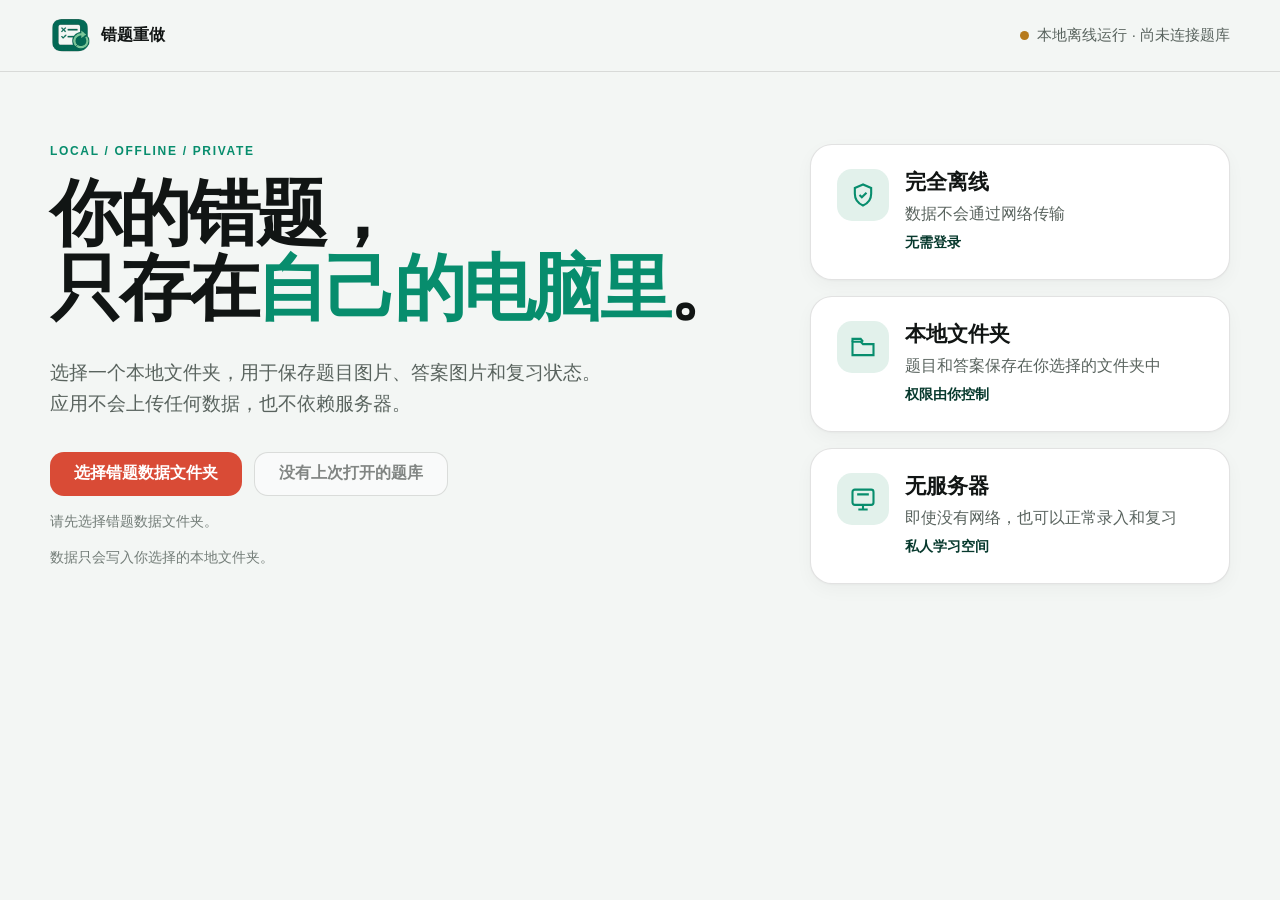
==== index.html @ 64cb65e0 "编写了README" ====
<!doctype html>
<html lang="zh-CN">
<head>
  <meta charset="UTF-8">
  <meta name="viewport" content="width=device-width, initial-scale=1">
  <link rel="icon" type="image/png" sizes="512x512" href="assets/logo-icon.png">
  <link rel="apple-touch-icon" sizes="512x512" href="assets/logo-icon.png">
  <meta name="theme-color" content="#07392d">
  <title>错题重做 · 本地错题复习系统</title>
  <style>
    :root{--bg:#f3f6f4;--surface:#fff;--soft:#e9efec;--green-soft:#e2f1eb;--ink:#111514;--text:#252a28;--muted:#59635e;--subtle:#737d78;--brand:#078d6d;--brand-dark:#07392d;--action:#d94b36;--action-hover:#c43e2b;--warning:#b67b1e;--error:#a43d30;--border:rgba(17,21,20,.12);--border-strong:rgba(17,21,20,.24);--shadow:0 1px 2px rgba(17,21,20,.03),0 6px 18px rgba(17,21,20,.035);font-family:"Microsoft YaHei UI","Microsoft YaHei","PingFang SC","Segoe UI",sans-serif;color:var(--text);color-scheme:light}
    *{box-sizing:border-box}html{overflow-x:hidden}body{margin:0;background:var(--bg);min-width:320px}.topbar{height:72px;background:var(--bg);border-bottom:1px solid var(--border);display:flex;align-items:center}.topbar-inner,.page{width:min(1180px,calc(100% - 48px));margin:0 auto}.topbar-inner{display:flex;align-items:center;justify-content:space-between;gap:20px}.brand{display:flex;align-items:center;gap:11px;color:var(--ink);font-weight:700;text-decoration:none;white-space:nowrap}.brand-mark{width:34px;height:34px;border-radius:10px;background:var(--brand-dark);display:grid;place-items:center;color:#fff;flex:none}.brand-mark svg{width:22px}.desktop-nav{display:flex;align-items:center;gap:4px;margin-left:auto}.nav-link{min-height:44px;padding:0 13px;border-radius:12px;background:transparent;color:var(--muted);font-weight:600;white-space:nowrap}.nav-link:hover{background:var(--soft);color:var(--ink)}.nav-link.active{color:var(--brand-dark);background:var(--green-soft)}.nav-link[hidden]{display:none}.connection{display:flex;gap:8px;align-items:center;color:var(--muted);font-size:15px;white-space:nowrap}.connection .label{display:inline}.dot{width:9px;height:9px;border-radius:50%;background:var(--warning);flex:none}.connection.connected .dot{background:var(--brand)}.connection.error .dot,.connection.permission-denied .dot{background:var(--error)}.menu{display:none;width:44px;height:44px;border-radius:12px;background:var(--surface);color:var(--ink)}.mobile-nav{display:none}.page{padding:96px 0 88px}.view{display:none}.view.active{display:block}.init-layout{display:grid;grid-template-columns:56fr 44fr;gap:72px;align-items:start}.eyebrow{margin:0 0 18px;color:var(--brand);font-size:12px;font-weight:800;letter-spacing:.14em}.hero-title,.section-title{margin:0;color:var(--ink);letter-spacing:-.045em}.hero-title{font-size:clamp(56px,5.6vw,78px);line-height:1.04;font-weight:750;max-width:700px}.hero-title>span{display:block;white-space:nowrap}.accent{color:var(--brand)}.lead{max-width:620px;color:var(--muted);font-size:19px;line-height:1.65;margin:32px 0 0}.button-row{display:flex;gap:12px;flex-wrap:wrap;margin-top:32px}.btn{min-height:52px;padding:0 28px;border-radius:16px;font:inherit;font-weight:700;display:inline-flex;align-items:center;justify-content:center;gap:9px;transition:background 160ms ease,transform 160ms ease;white-space:nowrap}.btn:hover:not(:disabled){transform:translateY(-1px)}.btn:active:not(:disabled){transform:none}.btn:disabled{opacity:.55;cursor:not-allowed}.btn:focus-visible,.nav-link:focus-visible,.menu:focus-visible,[tabindex]:focus-visible{outline:2px solid var(--brand);outline-offset:3px}.primary{background:var(--action);color:#fff}.primary:hover:not(:disabled){background:var(--action-hover)}.secondary{background:var(--surface);border:1px solid var(--border-strong);color:var(--text)}.secondary:hover:not(:disabled){background:var(--soft)}.brand-btn{background:var(--brand);color:#fff}.ghost{background:transparent;color:var(--muted)}.danger{background:#f5ddd8;color:var(--action)}.note{color:var(--subtle);font-size:14px;line-height:1.6;margin:14px 0 0}.status-stack{display:grid;gap:16px}.status{min-height:136px;padding:24px 26px;background:var(--surface);border:1px solid var(--border);border-radius:20px;box-shadow:var(--shadow);display:grid;grid-template-columns:52px 1fr;gap:16px;align-items:start}.status-icon{width:52px;height:52px;border-radius:15px;background:var(--green-soft);color:var(--brand);display:grid;place-items:center}.status-icon svg{width:28px;height:28px}.status h3{margin:0 0 7px;color:var(--ink);font-size:21px;line-height:1.25}.status p{margin:0;color:var(--muted);font-size:16px;line-height:1.5}.status strong{display:block;color:var(--brand-dark);font-size:14px;margin-top:8px}.section-head{display:flex;align-items:flex-end;justify-content:space-between;gap:20px;margin-bottom:38px}.section-title{font-size:clamp(30px,4vw,48px);line-height:1.08}.section-subtitle{margin:10px 0 0;color:var(--muted);line-height:1.65}.stat-grid{display:grid;grid-template-columns:repeat(4,1fr);gap:14px}.stat,.card{background:var(--surface);border:1px solid var(--border);border-radius:20px;box-shadow:var(--shadow)}.stat{padding:22px;box-shadow:none}.stat-label{color:var(--muted);font-size:13px}.stat-value{font-size:32px;letter-spacing:-.05em;color:var(--ink);font-weight:750;margin-top:10px}.stat-meta{color:var(--subtle);font-size:12px;margin-top:6px}.home-grid{display:grid;grid-template-columns:1.1fr .9fr;gap:18px;margin-top:18px}.card{padding:28px}.card h2{margin:0;color:var(--ink);font-size:22px}.card p{line-height:1.65}.review-card{background:var(--brand-dark);border-color:transparent;min-height:260px;display:flex;flex-direction:column;justify-content:space-between}.review-card h2,.review-card p{color:#fff}.review-card p{color:#c4d7d0}.review-card .eyebrow{color:#8ed9bf}.review-card .btn{background:#fff;color:var(--brand-dark)}.folder{display:flex;align-items:center;justify-content:space-between;gap:18px;margin-top:18px}.folder strong{display:block;color:var(--ink);margin-bottom:5px}.folder span{color:var(--muted);font-size:13px}.badge{display:inline-flex;align-items:center;gap:7px;background:var(--green-soft);color:var(--brand-dark);border-radius:999px;padding:6px 10px;font-size:12px;font-weight:700;white-space:nowrap}.badge:before{content:"";width:7px;height:7px;background:var(--brand);border-radius:50%}.capture-grid,.data-grid{display:grid;grid-template-columns:1fr 1fr;gap:18px}.capture-panel{min-height:480px;display:flex;flex-direction:column}.capture-panel h2{display:flex;justify-content:space-between}.count{font-size:13px;font-weight:650;color:var(--muted)}.paste{flex:1;min-height:300px;margin-top:20px;border:1.5px dashed var(--border-strong);border-radius:18px;background:var(--bg);display:flex;flex-direction:column;align-items:center;justify-content:center;text-align:center;padding:24px}.paste.focused,.paste:focus{border-color:var(--brand);background:var(--green-soft);outline:none}.paste svg{color:var(--brand);margin-bottom:16px}.paste strong{color:var(--ink)}.paste span{color:var(--muted);font-size:13px;margin-top:8px}.previews{display:grid;gap:10px;margin-top:18px}.preview{display:flex;align-items:center;gap:12px;padding:10px;border:1px solid var(--border);border-radius:14px;background:var(--bg)}.thumb{width:64px;height:44px;border-radius:9px;background:#d9e7e0;display:grid;place-items:center;color:var(--brand);font-size:11px;font-weight:750}.preview-info{flex:1;min-width:0}.preview-info strong,.preview-info span{display:block;overflow:hidden;text-overflow:ellipsis;white-space:nowrap}.preview-info strong{font-size:13px;color:var(--ink)}.preview-info span{font-size:11px;color:var(--muted);margin-top:4px}.preview-actions{display:flex}.preview-actions button{background:transparent;color:var(--muted);width:32px;height:32px;border-radius:8px}.capture-footer{margin-top:18px;padding-top:16px;border-top:1px solid var(--border);display:flex;justify-content:space-between;align-items:center;gap:15px}.capture-footer span{color:var(--muted);font-size:13px}.review-wrap{max-width:980px;margin:auto}.review-top{display:flex;justify-content:space-between;align-items:center;margin-bottom:26px}.review-progress{font-size:13px;color:var(--muted)}.question-card{padding:clamp(24px,5vw,52px);text-align:center}.review-empty-card{padding:clamp(32px,6vw,64px);text-align:center;background:var(--surface);border-radius:20px;box-shadow:var(--shadow)}.review-empty-status{width:64px;height:64px;margin:0 auto 22px;border-radius:18px;background:var(--green-soft);color:var(--brand);display:grid;place-items:center}.review-empty-status svg{width:32px;height:32px}.review-empty-card h2{margin:0;color:var(--ink);font-size:clamp(28px,4vw,40px);letter-spacing:-.04em}.review-empty-card p{max-width:560px;margin:14px auto 0;color:var(--muted);line-height:1.65;font-size:17px}.review-empty-card .button-row{justify-content:center;margin-top:28px}.question-image{height:340px;border-radius:18px;background:#e8f0ec;display:grid;place-items:center;position:relative;overflow:hidden;color:var(--brand-dark);font-weight:700}.question-image:before{content:"错题图片 · 模拟展示"}.question-image:after{content:"Q  12 × 7 = ?";position:absolute;bottom:24px;right:28px;color:var(--action);font-size:20px;font-weight:800}.question-card>.btn{margin-top:24px}.answer{display:none;margin-top:18px;padding-top:24px;border-top:1px solid var(--border);text-align:left}.answer.open{display:block}.answer-image{height:160px;border-radius:14px;background:var(--soft);display:grid;place-items:center;color:var(--muted)}.answer-actions{display:flex;gap:10px;flex-wrap:wrap;margin-top:18px}.data-grid{grid-template-columns:repeat(3,1fr)}.data-overview{grid-column:1/-1}.data-card{padding:22px}.data-card h3{margin:0;color:var(--ink);font-size:15px}.big{font-size:30px;color:var(--ink);font-weight:750;margin-top:12px}.folder-card{grid-column:span 2}.progress{height:8px;background:var(--soft);border-radius:99px;overflow:hidden;margin-top:14px}.progress span{display:block;height:100%;width:62%;background:var(--brand);border-radius:inherit}.data-actions{display:flex;flex-wrap:wrap;gap:10px;margin-top:20px}.toast-region{position:fixed;right:24px;bottom:24px;z-index:60;display:grid;gap:10px;width:min(360px,calc(100% - 36px))}.toast{background:var(--brand-dark);color:#fff;border-radius:14px;padding:14px 16px;box-shadow:0 8px 20px rgba(7,57,45,.15);font-size:14px}.toast.warning{background:#76541d}.toast.error{background:#8d3428}.backdrop{position:fixed;inset:0;background:rgba(7,18,14,.54);display:none;align-items:center;justify-content:center;padding:20px;z-index:50}.backdrop.open{display:flex}.modal{width:min(480px,100%);background:#fff;border-radius:22px;padding:26px;box-shadow:0 16px 45px rgba(0,0,0,.16)}.modal h2{margin:0;color:var(--ink)}.modal p{color:var(--muted);line-height:1.6}.modal-actions{display:flex;justify-content:flex-end;gap:10px;margin-top:24px}.checkline{display:flex;gap:10px;align-items:flex-start;margin-top:18px;font-size:14px}.viewer .modal{width:min(920px,100%);background:#111514;color:#fff}.viewer .modal h2{color:#fff}.viewer-image{height:min(70vh,620px);display:grid;place-items:center;background:#070a09;border-radius:14px;color:#b9cbc4}.viewer .modal-actions{justify-content:space-between}.viewer .ghost{color:#fff}
    @media(max-width:1100px){.topbar-inner,.page{width:min(100% - 40px,1180px)}.init-layout{gap:48px}.desktop-nav{gap:0}.nav-link{padding:0 9px}.connection{font-size:14px}}
    @media(max-width:900px){.page{padding:72px 0 80px}.init-layout{grid-template-columns:1fr;gap:48px}.hero-title{max-width:none}.status-stack{grid-template-columns:repeat(3,1fr)}.status{min-height:148px;padding:20px;display:block}.status-icon{margin-bottom:14px}.status h3{font-size:19px}.status p{font-size:14px}.status strong{font-size:13px}.home-grid{grid-template-columns:1fr}.data-grid{grid-template-columns:repeat(2,1fr)}}
    @media(max-width:767px){.topbar-inner,.page{width:calc(100% - 36px)}.desktop-nav{display:none}.connection .label{display:inline}.menu{display:grid;place-items:center}.topbar-inner{position:relative}.mobile-nav{position:absolute;top:72px;left:0;right:0;padding:10px 18px 16px;background:var(--bg);border-bottom:1px solid var(--border);display:none}.mobile-nav.open{display:grid;gap:5px}.mobile-nav .nav-link{text-align:left}.page{padding:58px 0 64px}.hero-title{font-size:clamp(42px,12vw,52px)}.lead{font-size:17px}.button-row{flex-direction:column}.button-row .btn{width:100%}.status-stack{grid-template-columns:1fr}.status{min-height:128px;display:grid;padding:22px 24px}.status-icon{margin:0}.stat-grid,.data-grid{grid-template-columns:1fr 1fr}.capture-grid{grid-template-columns:1fr}.capture-panel{min-height:380px}.paste{min-height:220px}.section-head{align-items:flex-start;flex-direction:column;margin-bottom:26px}.card{padding:20px}.question-image{height:250px}.folder-card{grid-column:1/-1}.toast-region{right:18px;bottom:18px}}
    @media(max-width:600px){.topbar-inner,.page{width:calc(100% - 36px)}.topbar{height:72px}.connection{font-size:13px;gap:6px}.connection .label{max-width:112px;overflow:hidden;text-overflow:ellipsis}.hero-title>span{white-space:normal}.hero-title{font-size:clamp(40px,12vw,50px);line-height:1.1}.lead{font-size:17px;line-height:1.65}.status-stack{gap:12px}.stat-grid,.data-grid{grid-template-columns:1fr}.data-card{grid-column:1/-1}.capture-footer{align-items:flex-start;flex-direction:column}.capture-footer .btn{width:100%}.question-card{padding:16px}.question-image{height:210px}.review-top{gap:12px}.review-top .btn{padding:0 15px}}
    @media(prefers-reduced-motion:reduce){*,*:before,*:after{transition-duration:.01ms!important;scroll-behavior:auto!important}}
  </style>
  <style>
    :root{--color-bg:#f3f6f4;--color-surface:#fff;--color-surface-soft:#e9efec;--color-surface-green:#e2f1eb;--color-ink:#111514;--color-text:#252a28;--color-muted:#69716d;--color-subtle:#8c9490;--color-brand:#078d6d;--color-brand-hover:#06775c;--color-brand-dark:#07392d;--color-brand-soft:#cce9df;--color-action:#d94b36;--color-action-hover:#c43e2b;--color-action-soft:#f5ddd8;--color-warning:#c68a24;--color-warning-soft:#f5ead3;--color-border:rgba(17,21,20,.11);--color-border-strong:rgba(17,21,20,.22);--radius-small:10px;--radius-control:14px;--radius-card:22px;--radius-large:28px;--radius-pill:999px;--duration-fast:160ms;--duration-normal:240ms;--ease-standard:cubic-bezier(.22,1,.36,1)}
    html,body{overflow-x:hidden}body{background:var(--color-bg);color:var(--color-text)}button{font:inherit;border:0;cursor:pointer}.btn,.nav-link,.menu,.preview-actions button{min-width:44px;min-height:44px}.btn{border-radius:var(--radius-control);padding:0 24px;transition:background var(--duration-fast) ease,transform var(--duration-fast) ease,box-shadow var(--duration-fast) ease}.card,.stat,.status{border-radius:var(--radius-card);box-shadow:0 1px 2px rgba(17,21,20,.03),0 6px 18px rgba(17,21,20,.035)}.paste,.question-image,.answer-image{border-radius:var(--radius-control)}.paste{transition:background var(--duration-normal) ease,border-color var(--duration-normal) ease,box-shadow var(--duration-normal) ease}.paste.focused{border-color:var(--color-brand);background:var(--color-surface-green);box-shadow:0 0 0 1px var(--color-brand)}.paste:focus{outline:none}.paste:focus-visible{outline:3px solid var(--color-brand);outline-offset:3px}.btn:focus-visible,.nav-link:focus-visible,.menu:focus-visible,.preview-actions button:focus-visible{outline:3px solid var(--color-brand);outline-offset:3px}.question-image,.answer-image{height:auto;min-height:160px;max-height:70vh;overflow:auto;align-items:start}.question-image img,.answer-image img{display:block;width:100%;height:auto;max-height:none;object-fit:contain;margin:0 auto}.question-image:before,.question-image:after{display:none}.progress{height:8px}.toast-region{z-index:100}.toast{border-radius:var(--radius-control)}.modal{border-radius:var(--radius-card)}[aria-busy=true]{cursor:progress}.status strong,.badge{color:var(--color-brand-dark)}
    @media(min-width:1025px){.capture-grid{grid-template-columns:1fr 1fr}.page{padding-top:72px}}@media(min-width:768px) and (max-width:1024px){.topbar-inner,.page{width:calc(100% - 56px)}.capture-grid{grid-template-columns:1fr}.desktop-nav{gap:0}.nav-link{padding:0 8px}.connection .label{max-width:180px;overflow:hidden;text-overflow:ellipsis}}@media(max-width:767px){.topbar-inner,.page{width:calc(100% - 36px)}.page{padding-top:48px}.home-grid,.capture-grid,.data-grid,.stat-grid{grid-template-columns:1fr}.button-row,.answer-actions{width:100%}.button-row .btn,.answer-actions .btn{flex:1}.question-image,.answer-image{max-height:60vh}.modal-actions{flex-wrap:wrap}.modal-actions .btn{flex:1}.review-top{align-items:flex-start}.folder{align-items:flex-start;flex-wrap:wrap}}
    @media(prefers-reduced-motion:reduce){*,*::before,*::after{animation:none!important;transition:none!important;scroll-behavior:auto!important}.btn:hover:not(:disabled){transform:none}}
  </style>
  <style>
    .data-grid{grid-template-columns:repeat(2,minmax(0,1fr))}.data-overview .stat-grid{grid-template-columns:repeat(6,minmax(0,1fr))}.data-card{padding:28px}.task-panel{grid-column:1/-1;padding:20px 28px;background:var(--soft);box-shadow:none}.task-panel[hidden]{display:none}.task-head{display:flex;justify-content:space-between;gap:14px;align-items:center}.task-progress{height:8px;background:rgba(17,21,20,.1);border-radius:99px;overflow:hidden;margin-top:14px}.task-progress span{display:block;height:100%;width:0;background:var(--brand);border-radius:inherit}.task-meta{margin:10px 0 0;color:var(--muted);font-size:13px}.permission-line{display:flex;align-items:center;gap:8px;color:var(--muted);font-size:13px;margin-top:16px}.permission-line .badge{margin-left:auto}.choice-list{display:grid;gap:12px;margin-top:18px}.choice-list .btn{justify-content:flex-start;text-align:left;white-space:normal;height:auto;min-height:56px;padding:14px 18px}.choice-list small{display:block;color:var(--muted);font-weight:400;line-height:1.45}.modal-actions .btn[hidden]{display:none}
    @media(max-width:900px){.data-overview .stat-grid{grid-template-columns:repeat(3,minmax(0,1fr))}}
    @media(max-width:767px){.data-grid{grid-template-columns:1fr}.data-overview .stat-grid{grid-template-columns:repeat(2,minmax(0,1fr))}.task-head{align-items:flex-start;flex-direction:column}.task-head .btn{width:100%}}
  </style>
  <style>
    .brand-mark{width:40px;height:40px;border-radius:12px;overflow:hidden;background:transparent}
    .brand-mark img{display:block;width:40px;height:40px;object-fit:cover}
  </style>
</head>
<body>
  <header class="topbar">
    <div class="topbar-inner">
      <a class="brand" href="#" data-route="home" aria-label="错题重做首页"><span class="brand-mark"><img src="assets/logo-icon.png" alt="" aria-hidden="true"></span><span>错题重做</span></a>
      <nav class="desktop-nav" aria-label="主导航"><button class="nav-link" data-route="home" hidden>首页</button><button class="nav-link" data-route="capture" hidden>录入错题</button><button class="nav-link" data-route="review" hidden>开始复习</button><button class="nav-link" data-route="data" hidden>数据管理</button></nav>
      <div class="connection disconnected" id="connection"><span class="dot" aria-hidden="true"></span><span class="label">本地离线运行 · 尚未连接题库</span></div>
      <button class="menu" id="menu" type="button" aria-label="打开菜单" aria-expanded="false"><svg width="22" height="22" viewBox="0 0 24 24" fill="none" stroke="currentColor" stroke-width="2" aria-hidden="true"><path d="M4 7h16M4 12h16M4 17h16"/></svg></button>
      <nav class="mobile-nav" id="mobileNav" aria-label="移动导航"><button class="nav-link" data-route="home" hidden>首页</button><button class="nav-link" data-route="capture" hidden>录入错题</button><button class="nav-link" data-route="review" hidden>开始复习</button><button class="nav-link" data-route="data" hidden>数据管理</button></nav>
    </div>
  </header>
  <main class="page">
    <section class="view" data-view="initialization">
      <div class="init-layout"><div><p class="eyebrow">LOCAL / OFFLINE / PRIVATE</p><h1 class="hero-title"><span>你的错题，</span><span>只存在<span class="accent">自己的电脑里</span>。</span></h1><p class="lead">选择一个本地文件夹，用于保存题目图片、答案图片和复习状态。<br>应用不会上传任何数据，也不依赖服务器。</p><div class="button-row"><button class="btn primary large" id="chooseDirectory" type="button">选择错题数据文件夹</button><button class="btn secondary large" id="reconnectDirectory" type="button">重新连接已有题库</button></div><p class="note">数据只会写入你选择的本地文件夹。</p></div><div class="status-stack"><article class="status"><span class="status-icon"><svg viewBox="0 0 24 24" fill="none" stroke="currentColor" stroke-width="1.8" aria-hidden="true"><path d="M12 3 5 6v5c0 4.6 2.9 8.3 7 10 4.1-1.7 7-5.4 7-10V6l-7-3Z"/><path d="m9 12 2 2 4-4"/></svg></span><div><h3>完全离线</h3><p>数据不会通过网络传输</p><strong>无需登录</strong></div></article><article class="status"><span class="status-icon"><svg viewBox="0 0 24 24" fill="none" stroke="currentColor" stroke-width="1.8" aria-hidden="true"><path d="M3 7.5h7l2 2h9v9.5H3z"/><path d="M3 7.5V5h7l2 2.5"/></svg></span><div><h3>本地文件夹</h3><p>题目和答案保存在你选择的文件夹中</p><strong>权限由你控制</strong></div></article><article class="status"><span class="status-icon"><svg viewBox="0 0 24 24" fill="none" stroke="currentColor" stroke-width="1.8" aria-hidden="true"><rect x="3" y="4" width="18" height="13" rx="2"/><path d="M8 21h8M12 17v4M7 8h10"/></svg></span><div><h3>无服务器</h3><p>即使没有网络，也可以正常录入和复习</p><strong>私人学习空间</strong></div></article></div></div>
    </section>
    <section class="view" data-view="home"><div class="section-head"><div><p class="eyebrow">TODAY'S REVIEW</p><h1 class="section-title" id="homeHeadline">连接题库后查看复习</h1><p class="section-subtitle" id="homeSummary">请先连接题库。</p></div><button class="btn primary" data-route="review" type="button">开始复习</button></div><div class="stat-grid"><article class="stat"><div class="stat-label">当前到期</div><div class="stat-value" id="homeDue">—</div><div class="stat-meta">道等待复习</div></article><article class="stat"><div class="stat-label">全部错题</div><div class="stat-value" id="homeTotal">—</div><div class="stat-meta">持续积累</div></article><article class="stat"><div class="stat-label">本地数据</div><div class="stat-value" id="homeBytes">—</div><div class="stat-meta">已登记图片元数据</div></article><article class="stat"><div class="stat-label">最近连接</div><div class="stat-value" id="homeConnected">未连接</div><div class="stat-meta" id="homeBackup">尚未备份</div></article></div><div class="home-grid"><article class="card review-card"><div><p class="eyebrow">FOCUS SESSION</p><h2>把错题，<br>再做扎实</h2><p id="focusSummary">连接题库后开始复习。</p></div><button class="btn" data-route="review" type="button">进入复习</button></article><article class="card"><h2>数据文件夹</h2><div class="folder"><div><strong id="homeFolder">尚未连接题库</strong><span id="homeConnectionHint">请先连接题库</span></div><span class="badge">仅本地</span></div><div class="button-row" style="margin-top:22px"><button class="btn secondary" data-route="data" type="button">进入数据管理</button></div></article></div></section>
    <section class="view" data-view="capture"><div class="section-head"><div><p class="eyebrow">CAPTURE A MISTAKE</p><h1 class="section-title">收集错题</h1><p class="section-subtitle">点击对应区域后按 Ctrl + V 粘贴截图。题图和答图分别放入对应区域。</p></div><span class="badge">本地录入</span></div><div class="capture-grid"><article class="card capture-panel"><h2>题目图片 <span class="count" id="qCount">0 / 5</span></h2><div class="paste" id="qPaste" tabindex="0" role="button" aria-label="题目图片粘贴区" aria-pressed="false"><svg width="32" height="32" viewBox="0 0 24 24" fill="none" stroke="currentColor" stroke-width="1.7" aria-hidden="true"><rect x="4" y="4" width="16" height="16" rx="3"/><path d="M8 15l2.5-3 2 2 1.5-2 2 3M9 9h.01"/></svg><strong>点击此处，然后按 Ctrl + V</strong><span>支持 PNG、JPEG、WebP；最多 5 张</span></div><div class="previews" id="qPreviews"></div></article><article class="card capture-panel"><h2>答案图片 <span class="count" id="aCount">0 / 5</span></h2><div class="paste" id="aPaste" tabindex="0" role="button" aria-label="答案图片粘贴区" aria-pressed="false"><svg width="32" height="32" viewBox="0 0 24 24" fill="none" stroke="currentColor" stroke-width="1.7" aria-hidden="true"><path d="M6 4h12v16H6zM9 8h6M9 12h6M9 16h3"/></svg><strong>点击此处，然后按 Ctrl + V</strong><span>答案解析将单独保存；最多 5 张</span></div><div class="previews" id="aPreviews"></div></article></div><div class="capture-footer"><span>尚未录入图片</span><div class="button-row" style="margin-top:0"><button class="btn secondary" data-route="home" type="button">取消</button><button class="btn primary" id="save" type="button" disabled>保存错题</button></div></div></section>
    <section class="view" data-view="review"><div class="review-wrap"><div class="review-top"><div><p class="eyebrow">随机复习</p><span class="review-progress">本次已完成 <strong id="done">0</strong> 道</span></div><button class="btn ghost" data-route="home" type="button">结束复习</button></div><article class="card question-card"><div class="question-image" role="button" tabindex="0" aria-label="题目图片" id="questionImage"></div><button class="btn brand-btn" id="showAnswer" type="button">查看答案</button><div class="answer" id="answer"><div class="answer-image" id="answerImage"></div><div class="answer-actions"><button class="btn primary" id="wrong" type="button">答错</button><button class="btn brand-btn" id="right" type="button">答对</button><button class="btn secondary" id="hide" type="button">不再显示</button></div></div></article><article class="review-empty-card" id="reviewEmptyCard" hidden aria-live="polite"><div class="review-empty-status" aria-hidden="true"><svg viewBox="0 0 24 24" fill="none" stroke="currentColor" stroke-width="1.8"><path d="M12 3 5 6v5c0 4.6 2.9 8.3 7 10 4.1-1.7 7-5.4 7-10V6l-7-3Z"/><path d="M8 12h8"/></svg></div><h2 id="reviewEmptyTitle" tabindex="-1"></h2><p id="reviewEmptyDescription"></p><p id="reviewEmptyCount" hidden></p><div class="button-row"><button class="btn primary" data-action="review-return-home" type="button">返回首页</button><button class="btn secondary" data-action="review-open-capture" type="button">录入新错题</button></div></article></div></section>
    <section class="view" data-view="data"><div class="section-head"><div><p class="eyebrow">LOCAL STORAGE</p><h1 class="section-title">数据管理</h1><p class="section-subtitle">题目图片和复习状态保存在当前电脑的本地数据文件夹中。</p></div><span class="badge">本地数据</span></div><div class="data-grid"><article class="card data-card data-overview"><h2>数据概览</h2><div class="stat-grid" style="margin-top:22px"><div><div class="stat-label">错题总数</div><div class="big" id="dataTotal">0</div></div><div><div class="stat-label">参与复习</div><div class="big" id="dataActive">0</div></div><div><div class="stat-label">不再显示</div><div class="big" id="dataHidden">0</div></div><div><div class="stat-label">图片数量</div><div class="big" id="dataImages">0</div></div></div></article><article class="card data-card folder-card"><h3>当前文件夹</h3><div class="folder"><div><strong id="dataFolder">尚未连接题库</strong><span>读写权限由浏览器授予</span></div><span class="badge">本地</span></div><div class="progress"><span></span></div><div class="data-actions"><button class="btn secondary" id="authorize" type="button">重新授权</button><button class="btn secondary" id="change" type="button">更换文件夹</button></div></article><article class="card data-card"><h3>数据状态</h3><div class="big" id="dataBytes">0 B</div><span class="stat-meta" id="dataUpdated">尚未备份</span><div class="data-actions"><button class="btn brand-btn" id="backup" type="button">备份到其他文件夹</button></div></article><article class="card data-card"><h3>覆盖恢复</h3><p class="stat-meta">从备份恢复会覆盖当前全部数据。</p><button class="btn danger" id="restore" type="button">从备份恢复</button></article></div></section>
  </main>
  <div class="toast-region" id="toasts" aria-live="polite"></div><div class="backdrop" id="modalBackdrop"><div class="modal" role="dialog" aria-modal="true" aria-labelledby="modalTitle"><h2 id="modalTitle">操作确认</h2><p id="modalText"></p><label class="checkline" id="checkWrap" hidden><input type="checkbox" id="check">我理解当前数据将被覆盖。</label><div class="modal-actions"><button class="btn secondary" id="cancel" type="button">取消</button><button class="btn primary" id="confirm" type="button"></button></div></div></div><div class="backdrop viewer" id="viewerBackdrop"><div class="modal" role="dialog" aria-modal="true"><h2>图片查看</h2><div class="viewer-image" id="viewerImage">请选择要查看的题目图片</div><div class="modal-actions"><button class="btn secondary" id="prev" type="button">上一张</button><button class="btn ghost" id="closeViewer" type="button">关闭</button><button class="btn secondary" id="next" type="button">下一张</button></div></div></div>
  <script>
    'use strict';
    const DEV_MODE=false;
    /* Legacy UI demo script retained below for reference; the data layer implementation follows. */
    /*
    const AppState={view:'init',connectionStatus:'disconnected',question:[],answer:[],done:6,lastTrigger:null};
    // Legacy demo provider removed; DEV_MODE has no production data source.
    const $=id=>document.getElementById(id);
    const ToastManager={show(text,type='success'){const el=document.createElement('div');el.className='toast '+(type==='warning'?'warning':type==='error'?'error':'');el.textContent=text;$('toasts').append(el);window.setTimeout(()=>el.remove(),3200)}};
    function setConnectionStatus(status){AppState.connectionStatus=status;const connected=status==='connected';document.querySelectorAll('[data-route="home"],[data-route="capture"],[data-route="review"],[data-route="data"]').forEach(el=>{el.hidden=!connected;el.disabled=!connected});const connection=$('connection');connection.className='connection '+status;const labels={disconnected:'本地离线运行 · 尚未连接题库',connecting:'本地离线运行 · 正在连接题库',connected:'本地离线运行 · 数据已连接','permission-denied':'本地离线运行 · 没有文件夹权限',error:'本地离线运行 · 连接失败'};connection.querySelector('.label').textContent=labels[status]||labels.error;Router.sync()}
    const Router={sync(){document.querySelectorAll('.view').forEach(el=>el.classList.toggle('active',el.dataset.view===AppState.view));document.querySelectorAll('[data-route]').forEach(el=>{const active=el.dataset.route===AppState.view;el.classList.toggle('active',active);el.setAttribute('aria-current',active?'page':'false')})},go(view){if(AppState.connectionStatus!=='connected'&&view!=='init')return;AppState.view=view;this.sync();$('mobileNav').classList.remove('open');$('menu').setAttribute('aria-expanded','false');window.scrollTo({top:0,behavior:'smooth'})}};
    const DialogManager={open({title,text,check=false,onConfirm}){AppState.lastTrigger=document.activeElement;$('modalTitle').textContent=title;$('modalText').textContent=text;$('checkWrap').hidden=!check;$('check').checked=false;$('confirm').disabled=check;$('confirm').textContent='确认';$('modalBackdrop').classList.add('open');$('confirm').onclick=()=>{this.close();onConfirm?.()};window.setTimeout(()=>$('confirm').focus(),0)},close(){$('modalBackdrop').classList.remove('open');AppState.lastTrigger?.focus()}};
    const Viewer={open(text){$('viewerImage').textContent=text;$('viewerBackdrop').classList.add('open');$('closeViewer').focus()},close(){$('viewerBackdrop').classList.remove('open')}};
    function connectDemo(){if(AppState.connectionStatus==='connecting')return;setConnectionStatus('connecting');$('chooseDirectory').disabled=true;$('reconnectDirectory').disabled=true;window.setTimeout(()=>{setConnectionStatus('connected');$('chooseDirectory').disabled=false;$('reconnectDirectory').disabled=false;$('homeFolder').textContent='本地错题复习文件夹';$('dataFolder').textContent='本地错题复习文件夹';ToastManager.show('题库已连接（演示模式，未写入正式数据）');Router.go('home')},450)}
    function addImage(kind){const list=AppState[kind];if(list.length>=5)return ToastManager.show('最多支持 5 张图片','warning');list.push((kind==='question'?'题目图片 ':'答案图片 ')+(list.length+1));renderImages(kind);ToastManager.show('已添加模拟图片预览')}
    function renderImages(kind){const list=AppState[kind],wrap=$(kind==='question'?'qPreviews':'aPreviews');wrap.replaceChildren();list.forEach((name,i)=>{const row=document.createElement('div');row.className='preview';const thumb=document.createElement('div');thumb.className='thumb';thumb.textContent='图片';const info=document.createElement('div');info.className='preview-info';const strong=document.createElement('strong');strong.textContent=name;const meta=document.createElement('span');meta.textContent='模拟尺寸 1280 × 720 · 预览';info.append(strong,meta);const actions=document.createElement('div');actions.className='preview-actions';[['上移',i===0],['下移',i===list.length-1],['移除',false]].forEach(([label,disabled],action)=>{const b=document.createElement('button');b.type='button';b.textContent=action===0?'↑':action===1?'↓':'×';b.disabled=disabled;b.setAttribute('aria-label',label);b.onclick=()=>{if(action===2)list.splice(i,1);else{const n=action===0?i-1:i+1;[list[i],list[n]]=[list[n],list[i]]}renderImages(kind)};actions.append(b)});row.append(thumb,info,actions);wrap.append(row)});$(kind==='question'?'qCount':'aCount').textContent=list.length+' / 5';$('save').disabled=!AppState.question.length&&!AppState.answer.length}
    function bindPaste(id,kind){const zone=$(id);zone.addEventListener('click',()=>zone.classList.add('focused'));zone.addEventListener('keydown',e=>{if(e.key==='Enter'||e.key===' '){e.preventDefault();addImage(kind)}});zone.addEventListener('paste',e=>{e.preventDefault();addImage(kind)})}
    function complete(message){AppState.done++;$('done').textContent=AppState.done;ToastManager.show(message);$('answer').classList.remove('open');$('showAnswer').disabled=false}
    document.addEventListener('click',e=>{const route=e.target.closest('[data-route]')?.dataset.route;if(route){e.preventDefault();Router.go(route)}});$('menu').addEventListener('click',()=>{const open=!$('mobileNav').classList.contains('open');$('mobileNav').classList.toggle('open',open);$('menu').setAttribute('aria-expanded',String(open))});
    bindPaste('qPaste','question');bindPaste('aPaste','answer');['chooseDirectory','reconnectDirectory','authorize','change'].forEach(id=>$(id).addEventListener('click',connectDemo));
    $('save').addEventListener('click',()=>{if($('save').disabled)return;$('save').disabled=true;$('save').textContent='正在保存…';window.setTimeout(()=>{ToastManager.show('已保存（演示模式，未写入正式题库）');$('save').textContent='保存错题';Router.go('home')},700)});$('showAnswer').addEventListener('click',()=>{$('answer').classList.add('open');$('showAnswer').disabled=true});$('right').addEventListener('click',()=>complete('答对了，继续保持'));$('wrong').addEventListener('click',()=>{ToastManager.show('已标记为答错（演示模式）','warning');complete('已记录答错结果')});$('hide').addEventListener('click',()=>complete('这道题将不再显示'));
    $('questionImage').addEventListener('click',()=>Viewer.open('题目图片 1'));$('restore').addEventListener('click',()=>DialogManager.open({title:'覆盖当前数据',text:'当前仅展示确认流程，不会真的覆盖任何数据。',check:true,onConfirm:()=>ToastManager.show('已确认恢复（演示模式）','warning')}));$('backup').addEventListener('click',()=>DialogManager.open({title:'备份到其他文件夹',text:'当前仅展示界面流程，不会复制任何真实数据。',onConfirm:()=>ToastManager.show('备份流程已完成（演示模式）')}));
    $('check').addEventListener('change',e=>$('confirm').disabled=!e.target.checked);$('cancel').addEventListener('click',()=>DialogManager.close());$('modalBackdrop').addEventListener('click',e=>{if(e.target.id==='modalBackdrop')DialogManager.close()});$('closeViewer').addEventListener('click',()=>Viewer.close());$('prev').addEventListener('click',()=>ToastManager.show('已经是第一张图片','warning'));$('next').addEventListener('click',()=>ToastManager.show('已经是最后一张图片','warning'));window.addEventListener('keydown',e=>{if(e.key==='Escape'){DialogManager.close();Viewer.close()}});
    const EnvironmentChecker={run:async()=>({protocol:location.protocol,secure:window.isSecureContext,canUseDirectory:typeof window.showDirectoryPicker==='function',canUseIndexedDB:'indexedDB' in window})}; const DirectoryHandleStore={load:async()=>null,save:async()=>undefined,clear:async()=>undefined}; const FileSystemTester={writeJson:async()=>({demo:true}),readJson:async()=>({demo:true}),imageTest:async()=>({demo:true})};
    */

    /* Disabled legacy data-layer block: replaced by the validated implementation below.
    const AppState={view:'init',connectionStatus:'disconnected',question:[],answer:[],done:0,lastTrigger:null,repository:null,selectedQuestion:null,activePasteTarget:null,processingQueue:[],isProcessing:false,isSaving:false,hasUnsavedChanges:false,lastError:null,objectUrls:new Set(),currentViewer:null};
    const SUPPORTED_DATA_VERSION=1;
    const $=id=>document.getElementById(id);
    const ToastManager={show(text,type='success'){const el=document.createElement('div');el.className='toast '+(type==='warning'?'warning':type==='error'?'error':'');el.textContent=text;$('toasts').append(el);window.setTimeout(()=>el.remove(),3200)}};
    const ErrorManager={show(error,context='操作失败'){ToastManager.show(`${context}：${error?.name||'Error'}：${error?.message||String(error)}`,'error')}};
    const now=()=>Date.now();
    const makeError=(name,message)=>Object.assign(new Error(message),{name});
    const SchemaValidator={
      app(v){const e=[];if(!v||typeof v!=='object')return ['app.json 必须是对象'];if(v.appId!=='local-mistake-review')e.push('appId 不匹配');if(!Number.isInteger(v.dataVersion)||v.dataVersion<1)e.push('dataVersion 必须是正整数');if(v.dataVersion>SUPPORTED_DATA_VERSION)e.push('数据版本过高，无法安全打开');for(const k of ['createdAt','updatedAt'])if(!Number.isFinite(v[k]))e.push(`${k} 必须是 Unix 毫秒时间戳`);return e},
      image(v){const e=[];if(!v||typeof v!=='object')return ['图片元数据必须是对象'];for(const k of ['fileName','mimeType'])if(typeof v[k]!=='string'||!v[k])e.push(`${k} 无效`);for(const k of ['width','height','byteSize','order'])if(!Number.isInteger(v[k])||v[k]<0)e.push(`${k} 必须是非负整数`);return e},
      question(v){const e=[];if(!v||typeof v!=='object')return ['题目必须是对象'];if(typeof v.id!=='string'||!v.id)e.push('id 无效');for(const k of ['questionImages','answerImages']){if(!Array.isArray(v[k]))e.push(`${k} 必须是数组`);else if(v[k].length>5)e.push(`${k} 最多 5 张图片`);else v[k].forEach((x,i)=>this.image(x).forEach(m=>e.push(`${k}[${i}] ${m}`)))}if(!Number.isInteger(v.correctStreak)||v.correctStreak<0)e.push('correctStreak 无效');if(![null,'correct','wrong'].includes(v.lastResult))e.push('lastResult 无效');if(typeof v.hidden!=='boolean')e.push('hidden 无效');if(!Number.isFinite(v.nextReviewAt))e.push('nextReviewAt 无效');return e},
      questions(v){const e=[];if(!v||typeof v!=='object')return ['questions 文件必须是对象'];if(v.schemaVersion!==1)e.push('schemaVersion 不受支持');if(!Number.isInteger(v.revision)||v.revision<1)e.push('revision 必须是正整数');if(!Number.isFinite(v.savedAt))e.push('savedAt 无效');if(!Array.isArray(v.questions))e.push('questions 必须是数组');else{const ids=new Set();v.questions.forEach((q,i)=>{this.question(q).forEach(m=>e.push(`questions[${i}] ${m}`));if(ids.has(q.id))e.push(`题目 id 重复：${q.id}`);ids.add(q.id)})}return e}
    };
    const FolderManager={db:'mistake-review-folders',store:'handles',key:'current',handle:null,async open(){if(!window.showDirectoryPicker)throw makeError('NotSupportedError','当前浏览器不支持本地文件夹访问');this.handle=await window.showDirectoryPicker({mode:'readwrite'});await this.save(this.handle);return this.handle},async save(h){this.handle=h;return new Promise((resolve,reject)=>{const r=indexedDB.open(this.db,1);r.onupgradeneeded=()=>r.result.createObjectStore(this.store);r.onerror=()=>reject(r.error);r.onsuccess=()=>{const t=r.result.transaction(this.store,'readwrite');t.objectStore(this.store).put(h,this.key);t.oncomplete=resolve;t.onerror=()=>reject(t.error)}})},async load(){if(!window.indexedDB)return null;return new Promise(resolve=>{const r=indexedDB.open(this.db,1);r.onupgradeneeded=()=>r.result.createObjectStore(this.store);r.onerror=()=>resolve(null);r.onsuccess=()=>{const g=r.result.transaction(this.store).objectStore(this.store).get(this.key);g.onsuccess=()=>{this.handle=g.result||null;resolve(this.handle)};g.onerror=()=>resolve(null)}})},async clear(){this.handle=null;return new Promise(resolve=>{const r=indexedDB.open(this.db,1);r.onerror=resolve;r.onsuccess=()=>{const t=r.result.transaction(this.store,'readwrite');t.objectStore(this.store).delete(this.key);t.oncomplete=resolve}})},async permission(h=this.handle,request=false){if(!h)return 'denied';let p=await h.queryPermission({mode:'readwrite'});if(p!=='granted'&&request)p=await h.requestPermission({mode:'readwrite'});return p},async requireWrite(){if(await this.permission(this.handle,true)!=='granted')throw makeError('NotAllowedError','没有读写文件夹权限');return this.handle}};
    const FileSystemTester={async readJson(h,n){const f=await(await h.getFileHandle(n)).getFile();try{return JSON.parse(await f.text())}catch(e){throw makeError('SyntaxError',`${n} JSON 解析失败：${e.message}`)}},async writeJson(h,n,v){const w=await(await h.getFileHandle(n,{create:true})).createWritable();try{await w.write(JSON.stringify(v,null,2));await w.close()}catch(e){try{await w.abort()}catch{}throw e}}};
    const DataRepository=class{constructor(h){this.handle=h;this.app=null;this.current=null;this.files={a:{name:'questions-a.json'},b:{name:'questions-b.json'}};this.recovered=false;this.conflict=false}async inspect(){const names=[];for await(const x of this.handle.values())names.push(x.name);return{empty:names.length===0,unknown:names.filter(n=>!['app.json','questions-a.json','questions-b.json','images','recovery'].includes(n))}}async initialize(){const t=now();this.app={appId:'local-mistake-review',dataVersion:1,createdAt:t,updatedAt:t,lastBackupAt:null,lastIntegrityCheckAt:null};this.current={schemaVersion:1,revision:1,savedAt:t,questions:[]};this.files.a={name:'questions-a.json',data:structuredClone(this.current),valid:true,errors:[]};this.files.b={name:'questions-b.json',data:structuredClone(this.current),valid:true,errors:[]};await FileSystemTester.writeJson(this.handle,'app.json',this.app);await FileSystemTester.writeJson(this.handle,'questions-a.json',this.current);await FileSystemTester.writeJson(this.handle,'questions-b.json',this.current);return this}async load(){this.app=await FileSystemTester.readJson(this.handle,'app.json');const ae=SchemaValidator.app(this.app);if(ae.length)throw makeError('InvalidAppError',ae.join('；'));for(const k of ['a','b'])try{const d=await FileSystemTester.readJson(this.handle,this.files[k].name);const errors=SchemaValidator.questions(d);this.files[k]={...this.files[k],data:d,valid:!errors.length,errors}}catch(e){this.files[k]={...this.files[k],valid:false,errors:[e.message]}}const valid=[this.files.a,this.files.b].filter(x=>x.valid);if(!valid.length)throw makeError('CorruptedDataError','questions-a.json 和 questions-b.json 均损坏，未创建空题库');valid.sort((x,y)=>y.data.revision-x.data.revision||y.data.savedAt-x.data.savedAt);this.current=valid[0].data;this.recovered=valid.length===1;this.conflict=this.files.a.valid&&this.files.b.valid&&this.files.a.data.revision===this.files.b.data.revision&&JSON.stringify(this.files.a.data)!==JSON.stringify(this.files.b.data);return this}async refresh(){return this.load()}};
    const QuestionRepository=class{constructor(r){this.r=r}all(){return this.r.current?.questions||[]}getAllQuestions(){return this.all().slice()}getQuestionById(id){return this.all().find(q=>q.id===id)||null}addQuestionMetadata(q){const e=SchemaValidator.question(q);if(e.length)throw makeError('ValidationError',e.join('；'));if(this.getQuestionById(q.id))throw makeError('DuplicateIdError','题目 id 已存在');this.all().push(structuredClone(q))}updateQuestionMetadata(id,p){const q=this.getQuestionById(id);if(!q)throw makeError('NotFoundError','题目不存在');Object.assign(q,p);const e=SchemaValidator.question(q);if(e.length)throw makeError('ValidationError',e.join('；'))}getTotalCount(){return this.all().length}getActiveCount(){return this.all().filter(q=>!q.hidden).length}getHiddenCount(){return this.all().filter(q=>q.hidden).length}getDueCount(t=now()){return this.all().filter(q=>!q.hidden&&q.nextReviewAt<=t).length}getRegisteredImageCount(){return this.all().reduce((n,q)=>n+q.questionImages.length+q.answerImages.length,0)}getRegisteredByteSize(){return this.all().flatMap(q=>[...q.questionImages,...q.answerImages]).reduce((n,x)=>n+x.byteSize,0)}};
    const SafeWriter={async save(r){const valid=[r.files.a,r.files.b].filter(x=>x.valid);if(!valid.length)throw makeError('NoValidDataError','没有有效版本可写入');valid.sort((x,y)=>y.data.revision-x.data.revision);const base=valid[0].data,target=valid[0].name==='questions-a.json'?'questions-b.json':'questions-a.json',next=structuredClone(base);next.revision++;next.savedAt=now();await FileSystemTester.writeJson(r.handle,target,next);const check=await FileSystemTester.readJson(r.handle,target),errors=SchemaValidator.questions(check);if(errors.length)throw makeError('VerificationError',errors.join('；'));const slot=target==='questions-a.json'?'a':'b';r.files[slot]={name:target,data:check,valid:true,errors:[]};r.current=check;r.app={...r.app,updatedAt:now(),lastIntegrityCheckAt:now()};await FileSystemTester.writeJson(r.handle,'app.json',r.app);return check}};
    function setConnectionStatus(status){AppState.connectionStatus=status;const connected=status==='connected';document.querySelectorAll('[data-route="home"],[data-route="capture"],[data-route="review"],[data-route="data"]').forEach(x=>{x.hidden=!connected;x.disabled=!connected});const labels={disconnected:'本地离线运行 · 尚未连接题库',connecting:'本地离线运行 · 正在连接题库',connected:'本地离线运行 · 数据已连接','permission-denied':'本地离线运行 · 没有文件夹权限',error:'本地离线运行 · 连接失败'};$('connection').className='connection '+status;$('connection').querySelector('.label').textContent=labels[status]||labels.error;Router.sync()}
    const Router={sync(){document.querySelectorAll('.view').forEach(x=>x.classList.toggle('active',x.dataset.view===AppState.view));document.querySelectorAll('[data-route]').forEach(x=>x.classList.toggle('active',x.dataset.route===AppState.view))},go(v){if(AppState.connectionStatus!=='connected'&&v!=='init')return;AppState.view=v;this.sync()}};
    const DialogManager={open({title,text,check=false,onConfirm}){$('modalTitle').textContent=title;$('modalText').textContent=text;$('checkWrap').hidden=!check;$('check').checked=false;$('confirm').disabled=check;$('confirm').onclick=()=>{this.close();onConfirm?.()};$('modalBackdrop').classList.add('open')},close(){$('modalBackdrop').classList.remove('open')}};
    async function connect(){if(AppState.connectionStatus==='connecting')return;setConnectionStatus('connecting');try{const h=await FolderManager.open();const info=await new DataRepository(h).inspect();if(info.unknown.length)throw makeError('InvalidFolderError','文件夹包含未知文件，未覆盖任何内容');const repo=new DataRepository(h);if(info.empty){DialogManager.open({title:'初始化新题库',text:'当前文件夹为空，确认后创建本地题库结构。',onConfirm:async()=>{try{await repo.initialize();await finishConnect(repo)}catch(e){setConnectionStatus('error');ErrorManager.show(e,'初始化失败')}}})}else{await repo.load();await finishConnect(repo)}}catch(e){if(e.name==='AbortError'){setConnectionStatus('disconnected');return}setConnectionStatus(e.name==='NotAllowedError'?'permission-denied':'error');ErrorManager.show(e,'连接失败')}}
    async function finishConnect(repo){AppState.repository=repo;AppState.question=new QuestionRepository(repo).getAllQuestions();AppState.qr=new QuestionRepository(repo);setConnectionStatus('connected');$('homeFolder').textContent=repo.handle.name||'本地错题复习文件夹';$('dataFolder').textContent=repo.handle.name||'本地错题复习文件夹';renderStats();Router.go('home');if(repo.recovered)ToastManager.show('已使用备用数据恢复','warning');if(repo.conflict)ToastManager.show('检测到数据冲突，已选择较新的有效版本','warning')}
    async function reconnect(){try{const h=await FolderManager.load();if(!h)throw makeError('HandleMissingError','没有找到已保存的文件夹句柄');if(await FolderManager.permission(h,false)!=='granted'&&await FolderManager.permission(h,true)!=='granted')throw makeError('NotAllowedError','文件夹权限已失效，请重新授权');const repo=await new DataRepository(h).load();await finishConnect(repo)}catch(e){setConnectionStatus(e.name==='NotAllowedError'?'permission-denied':'error');ErrorManager.show(e,'重新连接失败')}}
    function renderStats(){const q=AppState.qr;if(!q)return;const values=[q.getDueCount(),q.getTotalCount(),q.getRegisteredByteSize()>=1073741824?(q.getRegisteredByteSize()/1073741824).toFixed(1)+' GB':Math.round(q.getRegisteredByteSize()/1048576)+' MB'];document.querySelectorAll('.stat-value').forEach((el,i)=>{if(values[i]!==undefined)el.textContent=values[i]});const cards=document.querySelectorAll('.data-overview .big');[q.getTotalCount(),q.getActiveCount(),q.getHiddenCount(),q.getRegisteredImageCount()].forEach((v,i)=>{if(cards[i])cards[i].textContent=v});const dev=$('devPanel');if(dev){dev.querySelector('[data-dev="file"]').textContent=q.r.files.a.valid?'questions-a.json':q.r.files.b.valid?'questions-b.json':'无';dev.querySelector('[data-dev="revision"]').textContent=q.r.current?.revision||'-';dev.querySelector('[data-dev="count"]').textContent=q.getTotalCount()}}
    function sampleQuestion(){return{id:`q_${now()}`,questionImages:[],answerImages:[],createdAt:now(),lastReviewedAt:null,nextReviewAt:now(),correctStreak:0,lastResult:null,hidden:false}}
    function buildDevPanel(){if(!DEV_MODE||$('devPanel'))return;const panel=document.createElement('article');panel.id='devPanel';panel.className='card data-card';panel.innerHTML='<h3>开发测试面板</h3><p class="stat-meta">仅 DEV_MODE 可见；破坏文件操作需要二次确认。</p><p>有效文件：<strong data-dev="file">-</strong> · revision：<strong data-dev="revision">-</strong> · 内存题目：<strong data-dev="count">-</strong></p><div class="data-actions"><button class="btn secondary" data-dev-action="add">添加无图模拟题</button><button class="btn secondary" data-dev-action="save">安全写入</button><button class="btn secondary" data-dev-action="reload">重新加载</button><button class="btn danger" data-dev-action="corrupt-a">模拟损坏 A</button><button class="btn danger" data-dev-action="corrupt-b">模拟损坏 B</button></div>';document.querySelector('.data-grid').append(panel);panel.addEventListener('click',async e=>{const action=e.target.closest('[data-dev-action]')?.dataset.devAction;if(!action||!AppState.qr)return;try{if(action==='add'){AppState.qr.addQuestionMetadata(sampleQuestion());renderStats();ToastManager.show('已添加无图片模拟题')}if(action==='save'){await FolderManager.requireWrite();await SafeWriter.save(AppState.repository);await AppState.repository.refresh();renderStats();ToastManager.show('安全写入并校验成功')}if(action==='reload'){await AppState.repository.refresh();AppState.qr=new QuestionRepository(AppState.repository);renderStats();ToastManager.show('题库已重新加载')}if(action.startsWith('corrupt-')){const name=action.endsWith('a')?'questions-a.json':'questions-b.json';DialogManager.open({title:'确认开发测试破坏文件',text:`仅用于 DEV_MODE：将把 ${name} 写成非法 JSON。另一份有效文件仍会保留。`,check:true,onConfirm:async()=>{try{await FileSystemTester.writeJson(AppState.repository.handle,name,{broken:true});ToastManager.show(`${name} 已模拟损坏`,'warning')}catch(err){ErrorManager.show(err,'模拟损坏失败')}}})}}catch(err){ErrorManager.show(err,'开发操作失败')}})}
    const ImageProcessor={MAX_EDGE:2200,MAX_PIXELS:4000000,async process(file){if(!/^image\/(png|jpeg|webp)$/.test(file.type))throw makeError('UnsupportedImageError',`${file.name||'剪贴板内容'}：仅支持 PNG、JPEG、WebP`);let bitmap;try{bitmap=await createImageBitmap(file)}catch{throw makeError('DecodeError',`${file.name||'图片'} 无法解码`)}const scale=Math.min(1,this.MAX_EDGE/Math.max(bitmap.width,bitmap.height),Math.sqrt(this.MAX_PIXELS/(bitmap.width*bitmap.height)));const width=Math.max(1,Math.floor(bitmap.width*scale)),height=Math.max(1,Math.floor(bitmap.height*scale));const canvas=document.createElement('canvas');canvas.width=width;canvas.height=height;const ctx=canvas.getContext('2d',{alpha:true});if(!ctx){bitmap.close?.();throw makeError('CanvasError','无法创建图片处理画布')}ctx.drawImage(bitmap,0,0,width,height);bitmap.close?.();let mime='image/webp',blob;try{blob=await new Promise((resolve,reject)=>canvas.toBlob(x=>x?resolve(x):reject(),mime,.9))}catch{mime=file.type==='image/png'?'image/png':'image/jpeg';blob=await new Promise((resolve,reject)=>canvas.toBlob(x=>x?resolve(x):reject(),mime,.9))}canvas.width=canvas.height=1;const previewUrl=URL.createObjectURL(blob);AppState.objectUrls.add(previewUrl);return{localId:crypto.randomUUID?.()||`img_${now()}`,sourceName:file.name||'剪贴板图片',blob,previewUrl,width,height,byteSize:blob.size,mimeType:mime,extension:mime==='image/webp'?'webp':mime==='image/png'?'png':'jpg',order:0,status:'completed'}}};
    async function processQueue(){if(AppState.isProcessing)return;AppState.isProcessing=true;renderCapture();while(AppState.processingQueue.length){const {file,kind}=AppState.processingQueue.shift();try{const image=await ImageProcessor.process(file);image.order=AppState[kind].length+1;AppState[kind].push(image);AppState.hasUnsavedChanges=true}catch(e){AppState.lastError=e;ToastManager.show(e.message,'error')}renderCapture();await new Promise(requestIdleCallback||((resolve)=>setTimeout(resolve,0)))}AppState.isProcessing=false;renderCapture()}
    const QueueManager={enqueue(files,kind){const list=AppState[kind],remaining=5-list.length,items=[...files].slice(0,remaining);if(files.length>remaining)ToastManager.show(`已忽略 ${files.length-remaining} 张图片（每组最多 5 张）`,'warning');items.forEach(file=>AppState.processingQueue.push({file,kind}));processQueue()}};
    function formatBytes(n){return n<1048576?`${Math.max(1,Math.round(n/1024))} KB`:`${(n/1048576).toFixed(1)} MB`}
    function moveImage(kind,i,delta){const list=AppState[kind],j=i+delta;if(j<0||j>=list.length)return;[list[i],list[j]]=[list[j],list[i]];AppState.hasUnsavedChanges=true;renderCapture()}
    function removeImage(kind,i){const img=AppState[kind].splice(i,1)[0];if(img?.previewUrl){URL.revokeObjectURL(img.previewUrl);AppState.objectUrls.delete(img.previewUrl)}AppState[kind].forEach((x,n)=>x.order=n+1);AppState.hasUnsavedChanges=true;renderCapture()}
    function renderCapture(){['question','answer'].forEach(kind=>{const list=AppState[kind],prefix=kind==='question'?'q':'a';$(prefix+'Count').textContent=`${list.length} / 5`;const wrap=$(prefix+'Previews');wrap.replaceChildren();list.forEach((img,i)=>{const row=document.createElement('div');row.className='preview';const thumb=document.createElement('img');thumb.className='thumb';thumb.src=img.previewUrl;thumb.alt=img.sourceName;const info=document.createElement('div');info.className='preview-info';const title=document.createElement('strong');title.textContent=img.sourceName;const meta=document.createElement('span');meta.textContent=`${img.width} × ${img.height} · ${formatBytes(img.byteSize)} · ${img.extension.toUpperCase()}`;info.append(title,meta);const actions=document.createElement('div');actions.className='preview-actions';[['↑',i===0,()=>moveImage(kind,i,-1)],['↓',i===list.length-1,()=>moveImage(kind,i,1)],['×',false,()=>removeImage(kind,i)]].forEach(([label,disabled,fn])=>{const b=document.createElement('button');b.type='button';b.textContent=label;b.disabled=disabled;b.setAttribute('aria-label',label==='×'?'移除图片':label==='↑'?'上移图片':'下移图片');b.onclick=fn;actions.append(b)});row.append(thumb,info,actions);wrap.append(row)});list.forEach((x,n)=>x.order=n+1)});const total=AppState.question.concat(AppState.answer).reduce((n,x)=>n+x.byteSize,0),footer=document.querySelector('.capture-footer span');if(footer)footer.textContent=`题目 ${AppState.question.length} 张 · 答案 ${AppState.answer.length} 张 · 预计占用 ${formatBytes(total)}`;$('save').disabled=AppState.isProcessing||!AppState.question.length||!AppState.answer.length||AppState.isSaving;$('save').textContent=AppState.isSaving?'正在保存…':AppState.isProcessing?'正在处理图片…':'保存错题'}
    function bindPaste(id,kind){const zone=$(id);zone.addEventListener('click',()=>{AppState.activePasteTarget=kind;zone.classList.add('focused');zone.querySelector('span').textContent='当前已激活，可按 Ctrl + V 粘贴图片'});zone.addEventListener('keydown',e=>{if(e.key==='Enter'||e.key===' '){e.preventDefault();zone.click()}});zone.addEventListener('paste',e=>{e.preventDefault();if(AppState.activePasteTarget!==kind)return ToastManager.show('请先点击题目区或答案区','warning');const files=[...e.clipboardData.items].filter(x=>x.kind==='file').map(x=>x.getAsFile()).filter(Boolean);if(!files.length)return ToastManager.show('剪贴板中没有图片','warning');QueueManager.enqueue(files,kind)})}
    function setupImageInputs(){['question','answer'].forEach(kind=>{const zone=$(kind==='question'?'qPaste':'aPaste'),input=document.createElement('input');input.type='file';input.accept='image/png,image/jpeg,image/webp';input.multiple=true;input.hidden=true;input.addEventListener('change',()=>{QueueManager.enqueue(input.files,kind);input.value=''});const button=document.createElement('button');button.type='button';button.className='btn secondary';button.textContent='选择图片';button.onclick=e=>{e.stopPropagation();AppState.activePasteTarget=kind;input.click()};zone.after(input);zone.parentElement.append(button)})}
    function createQuestionId(){const d=new Date(),stamp=[d.getFullYear(),String(d.getMonth()+1).padStart(2,'0'),String(d.getDate()).padStart(2,'0'),String(d.getHours()).padStart(2,'0'),String(d.getMinutes()).padStart(2,'0'),String(d.getSeconds()).padStart(2,'0')].join('');return `q_${stamp}_${(crypto.randomUUID?.()||Math.random().toString(16)).replaceAll('-','').slice(0,8)}`}
    async function writeImageFile(dir,name,blob){const w=await (await dir.getFileHandle(name,{create:true})).createWritable();try{await w.write(blob);await w.close()}catch(e){try{await w.abort()}catch{}throw e}}
    async function saveCapture(){if(AppState.isSaving)return;if(AppState.isProcessing)return ToastManager.show('图片仍在处理中，请稍候','warning');if(!AppState.question.length||!AppState.answer.length)return ToastManager.show('题目图片和答案图片各至少需要 1 张','warning');AppState.isSaving=true;renderCapture();const written=[];let id,metaAdded=false;try{const handle=await FolderManager.requireWrite(),images=await handle.getDirectoryHandle('images',{create:true});id=createQuestionId();const groups=[['question',AppState.question],['answer',AppState.answer]];for(const [kind,list] of groups)for(let i=0;i<list.length;i++){const img=list[i],name=`${id}_${kind}_${String(i+1).padStart(2,'0')}.${img.extension}`;await writeImageFile(images,name,img.blob);written.push(name);img.fileName=name}const meta=img=>({fileName:img.fileName,width:img.width,height:img.height,byteSize:img.byteSize,mimeType:img.mimeType,order:img.order});AppState.qr.addQuestionMetadata({id,questionImages:AppState.question.map(meta),answerImages:AppState.answer.map(meta),createdAt:now(),lastReviewedAt:null,nextReviewAt:now(),correctStreak:0,lastResult:null,hidden:false});metaAdded=true;await SafeWriter.save(AppState.repository);await AppState.repository.refresh();AppState.qr=new QuestionRepository(AppState.repository);for(const url of AppState.objectUrls)URL.revokeObjectURL(url);AppState.objectUrls.clear();AppState.question=[];AppState.answer=[];AppState.hasUnsavedChanges=false;renderCapture();renderStats();Router.go('home');ToastManager.show('错题及全部图片已保存并完成校验')}catch(e){if(metaAdded&&AppState.qr?.r?.current)AppState.qr.r.current.questions=AppState.qr.r.current.questions.filter(q=>q.id!==id);for(const name of written)try{await (await AppState.repository.handle.getDirectoryHandle('images')).removeEntry(name)}catch{}ToastManager.show(`保存失败：${e.stage||e.name||'写入错误'}。当前预览已保留，可重试`,'error')}finally{AppState.isSaving=false;renderCapture()}}
    document.addEventListener('click',e=>{const route=e.target.closest('[data-route]')?.dataset.route;if(route){e.preventDefault();Router.go(route)}});$('menu').addEventListener('click',()=>{$('mobileNav').classList.toggle('open')});$('chooseDirectory').addEventListener('click',connect);$('reconnectDirectory').addEventListener('click',reconnect);$('authorize').addEventListener('click',reconnect);$('change').addEventListener('click',connect);bindPaste('qPaste','question');bindPaste('aPaste','answer');$('save').addEventListener('click',async()=>{try{await SafeWriter.save(AppState.repository);ToastManager.show('已安全写入并完成校验');Router.go('home')}catch(e){ErrorManager.show(e,'保存失败')}});$('showAnswer').addEventListener('click',()=>{$('answer').classList.add('open');$('showAnswer').disabled=true});$('questionImage').addEventListener('click',()=>ToastManager.show('当前题目没有可查看的本地图片','warning'));$('cancel').addEventListener('click',()=>DialogManager.close());$('check').addEventListener('change',e=>$('confirm').disabled=!e.target.checked);$('restore').addEventListener('click',()=>ToastManager.show('正式备份恢复尚未实现','warning'));$('backup').addEventListener('click',()=>ToastManager.show('正式备份尚未实现','warning'));buildDevPanel();Router.go('init');setConnectionStatus('disconnected');
    setupImageInputs();renderCapture();document.addEventListener('click',e=>{if(e.target.closest('#save')){e.preventDefault();e.stopImmediatePropagation();saveCapture()}},true);window.addEventListener('beforeunload',e=>{if(AppState.hasUnsavedChanges||AppState.isSaving||AppState.isProcessing){e.preventDefault();e.returnValue='当前录入内容尚未保存，离开后将丢失。'}});
    */
    'use strict';
    /* Previous replacement draft retained for reference.
    const $=id=>document.getElementById(id),now=()=>Date.now();
    const AppState={view:'init',connectionStatus:'disconnected',question:[],answer:[],repository:null,qr:null,activePasteTarget:null,processingQueue:[],isProcessing:false,isSaving:false,hasUnsavedChanges:false,objectUrls:new Set()};
    const ToastManager={show(text,type='success'){const el=document.createElement('div');el.className=`toast ${type}`;el.textContent=text;$('toasts').append(el);setTimeout(()=>el.remove(),3500)}};
    const FolderManager={handle:null,async open(){if(!window.showDirectoryPicker)throw Error('Directory picker unsupported');this.handle=await window.showDirectoryPicker({mode:'readwrite'});return this.handle},async permission(h=this.handle){return h&&(await h.queryPermission({mode:'readwrite'}))},async requireWrite(){if(await this.permission()!=='granted'&&await this.handle.requestPermission({mode:'readwrite'})!=='granted')throw Error('Write permission denied');return this.handle}};
    const FileSystem={async writeJson(dir,name,data){const w=await (await dir.getFileHandle(name,{create:true})).createWritable();try{await w.write(JSON.stringify(data,null,2));await w.close()}catch(e){try{await w.abort()}catch{}throw e}},async readJson(dir,name){return JSON.parse(await (await dir.getFileHandle(name)).getFile().then(f=>f.text()))}};
    class Repository{constructor(handle){this.handle=handle;this.current={schemaVersion:1,revision:0,savedAt:0,questions:[]}}async load(){try{this.current=await FileSystem.readJson(this.handle,'questions-a.json')}catch{this.current={schemaVersion:1,revision:0,savedAt:0,questions:[]}}return this}async save(){const next=structuredClone(this.current);next.revision++;next.savedAt=now();await FileSystem.writeJson(this.handle,'questions-a.json',next);const check=await FileSystem.readJson(this.handle,'questions-a.json');if(!Array.isArray(check.questions))throw Error('questions 元数据校验失败');this.current=check}}
    class Questions{constructor(repo){this.r=repo}add(q){if(!q.questionImages.length||!q.answerImages.length)throw Error('题目和答案图片均不能为空');this.r.current.questions.push(structuredClone(q))}count(){return this.r.current.questions.length}images(){return this.r.current.questions.reduce((n,q)=>n+q.questionImages.length+q.answerImages.length,0)}bytes(){return this.r.current.questions.flatMap(q=>[...q.questionImages,...q.answerImages]).reduce((n,x)=>n+x.byteSize,0)}}
    function setConnectionStatus(status){AppState.connectionStatus=status;const connected=status==='connected';document.querySelectorAll('[data-route]').forEach(x=>{if(['home','capture','review','data'].includes(x.dataset.route)){x.hidden=!connected;x.disabled=!connected}});$('connection').className=`connection ${status}`;Router.sync()}
    const Router={sync(){document.querySelectorAll('.view').forEach(x=>x.classList.toggle('active',x.dataset.view===AppState.view))},go(v){if(AppState.connectionStatus!=='connected'&&v!=='init')return;AppState.view=v;this.sync()}};
    async function connect(){try{setConnectionStatus('connecting');const h=await FolderManager.open();const repo=await new Repository(h).load();AppState.repository=repo;AppState.qr=new Questions(repo);setConnectionStatus('connected');Router.go('home');ToastManager.show('本地题库已连接')}catch(e){setConnectionStatus('error');ToastManager.show(`连接失败：${e.message}`,'error')}}
    const ImageProcessor={async process(file){if(!/^image\/(png|jpeg|webp)$/.test(file.type))throw Error('仅支持 PNG、JPEG、WebP');const b=await createImageBitmap(file),scale=Math.min(1,2200/Math.max(b.width,b.height),Math.sqrt(4000000/(b.width*b.height))),width=Math.max(1,Math.floor(b.width*scale)),height=Math.max(1,Math.floor(b.height*scale)),c=document.createElement('canvas');c.width=width;c.height=height;const ctx=c.getContext('2d');if(!ctx)throw Error('Canvas 创建失败');ctx.drawImage(b,0,0,width,height);b.close?.();let mime='image/webp',blob=await new Promise(r=>c.toBlob(r,mime,.9));if(!blob){mime=file.type==='image/png'?'image/png':'image/jpeg';blob=await new Promise(r=>c.toBlob(r,mime,.9))}if(!blob)throw Error('图片编码失败');c.width=c.height=1;const previewUrl=URL.createObjectURL(blob);AppState.objectUrls.add(previewUrl);return{sourceName:file.name||'剪贴板图片',blob,previewUrl,width,height,byteSize:blob.size,mimeType:mime,extension:mime==='image/webp'?'webp':mime==='image/png'?'png':'jpg'}}};
    function renderCapture(){['question','answer'].forEach(k=>{const p=k==='question'?'q':'a',list=AppState[k];$(p+'Count').textContent=`${list.length} / 5`;const wrap=$(p+'Previews');wrap.replaceChildren();list.forEach((x,i)=>{const row=document.createElement('div');row.className='preview';const img=document.createElement('img');img.className='thumb';img.src=x.previewUrl;img.alt=x.sourceName;const info=document.createElement('div');info.className='preview-info';const s=document.createElement('strong');s.textContent=x.sourceName;const m=document.createElement('span');m.textContent=`${x.width} × ${x.height} · ${(x.byteSize/1048576).toFixed(2)} MB · ${x.extension.toUpperCase()}`;info.append(s,m);const actions=document.createElement('div');actions.className='preview-actions';[['↑',i===0,-1],['↓',i===list.length-1,1],['×',false,0]].forEach(([label,disabled,d])=>{const b=document.createElement('button');b.type='button';b.textContent=label;b.disabled=disabled;b.onclick=()=>{if(label==='×'){URL.revokeObjectURL(x.previewUrl);AppState.objectUrls.delete(x.previewUrl);list.splice(i,1)}else{[list[i],list[i+d]]=[list[i+d],list[i]]}AppState.hasUnsavedChanges=true;renderCapture()};actions.append(b)});row.append(img,info,actions);wrap.append(row)})});$('save').disabled=AppState.isProcessing||AppState.isSaving||!AppState.question.length||!AppState.answer.length}
    async function processQueue(){if(AppState.isProcessing)return;AppState.isProcessing=true;renderCapture();while(AppState.processingQueue.length){const t=AppState.processingQueue.shift();try{AppState[t.kind].push(await ImageProcessor.process(t.file));AppState.hasUnsavedChanges=true}catch(e){ToastManager.show(e.message,'error')}renderCapture();await new Promise(r=>setTimeout(r,0))}AppState.isProcessing=false;renderCapture()}
    function bindPaste(id,kind){const z=$(id);z.onclick=()=>{AppState.activePasteTarget=kind;z.classList.add('focused')};z.onpaste=e=>{e.preventDefault();if(AppState.activePasteTarget!==kind)return ToastManager.show('请先点击题目区或答案区','warning');const files=[...e.clipboardData.items].filter(i=>i.kind==='file').map(i=>i.getAsFile()).filter(Boolean);if(!files.length)return ToastManager.show('剪贴板中没有图片','warning');AppState.processingQueue.push(...files.slice(0,5-AppState[kind].length).map(file=>({file,kind})));processQueue()}}
    async function saveCapture(){if(AppState.isProcessing||AppState.isSaving)return;if(!AppState.question.length||!AppState.answer.length)return ToastManager.show('题目图片和答案图片各至少需要 1 张','warning');AppState.isSaving=true;renderCapture();const written=[];let id;try{const root=await FolderManager.requireWrite(),images=await root.getDirectoryHandle('images',{create:true}),d=new Date(),id=`q_${d.getFullYear()}${String(d.getMonth()+1).padStart(2,'0')}${String(d.getDate()).padStart(2,'0')}_${String(d.getTime()).slice(-6)}_${Math.random().toString(16).slice(2,10)}`;for(const [kind,list] of [['question',AppState.question],['answer',AppState.answer]])for(let i=0;i<list.length;i++){const x=list[i];x.fileName=`${id}_${kind}_${String(i+1).padStart(2,'0')}.${x.extension}`;await (async()=>{const w=await (await images.getFileHandle(x.fileName,{create:true})).createWritable();await w.write(x.blob);await w.close()})();written.push(x.fileName)}const meta=x=>({fileName:x.fileName,width:x.width,height:x.height,byteSize:x.byteSize,mimeType:x.mimeType,order:1});AppState.qr.add({id,questionImages:AppState.question.map(meta),answerImages:AppState.answer.map(meta),createdAt:now(),lastReviewedAt:null,nextReviewAt:now(),correctStreak:0,lastResult:null,hidden:false});await AppState.repository.save();for(const u of AppState.objectUrls)URL.revokeObjectURL(u);AppState.objectUrls.clear();AppState.question=[];AppState.answer=[];AppState.hasUnsavedChanges=false;renderCapture();Router.go('home');ToastManager.show('错题及图片已保存并完成校验')}catch(e){for(const n of written)try{await (await AppState.repository.handle.getDirectoryHandle('images')).removeEntry(n)}catch{}ToastManager.show(`保存失败：${e.message}，当前预览已保留`,'error')}finally{AppState.isSaving=false;renderCapture()}}
    document.addEventListener('click',e=>{const r=e.target.closest('[data-route]')?.dataset.route;if(r){e.preventDefault();Router.go(r)}});$('chooseDirectory').onclick=connect;$('reconnectDirectory').onclick=connect;bindPaste('qPaste','question');bindPaste('aPaste','answer');['question','answer'].forEach(k=>{const z=$(k==='question'?'qPaste':'aPaste'),input=document.createElement('input');input.type='file';input.accept='image/png,image/jpeg,image/webp';input.multiple=true;input.hidden=true;input.onchange=()=>{AppState.activePasteTarget=k;AppState.processingQueue.push(...[...input.files].slice(0,5-AppState[k].length).map(file=>({file,kind:k})));input.value='';processQueue()};const b=document.createElement('button');b.className='btn secondary';b.type='button';b.textContent='选择图片';b.onclick=()=>input.click();z.after(input);z.parentElement.append(b)});document.addEventListener('click',e=>{if(e.target.closest('#save')){e.preventDefault();e.stopImmediatePropagation();saveCapture()}},true);window.addEventListener('beforeunload',e=>{if(AppState.hasUnsavedChanges||AppState.isSaving||AppState.isProcessing){e.preventDefault();e.returnValue='当前录入内容尚未保存，离开后将丢失。'}});renderCapture();Router.go('init');setConnectionStatus('disconnected');
    */
    'use strict';
    const $=id=>document.getElementById(id),now=()=>Date.now(),APP_ID='local-mistake-review',DATA_VERSION=1;
     const AppState={view:'initialization',connectionStatus:'disconnected',connectionAttemptId:0,hasBootstrapped:false,question:[],answer:[],repository:null,qr:null,reviewSession:null,reviewState:{emptyReason:null},activePasteTarget:null,queue:[],processing:false,saving:false,dirty:false,urls:new Set(),activeTask:null,taskCancel:false};window.AppState=AppState;
    const Toast={show(t,type='success'){const e=document.createElement('div');e.className='toast '+type;e.textContent=t;$('toasts').append(e);setTimeout(()=>e.remove(),3800)}};
    const fail=(name,message)=>Object.assign(new Error(message),{name});
    const formatBytes=n=>{if(!Number.isFinite(n)||n<0)return '0 B';if(n<1024)return `${n} B`;const u=['KB','MB','GB','TB'];let i=-1,v=n;do{v/=1024;i++}while(v>=1024&&i<u.length-1);return `${v.toFixed(v>=100||i===0?0:1)} ${u[i]}`};
    const yieldToMain=()=>new Promise(r=>setTimeout(r,0));
    const FS={handle:null,async pick(mode='readwrite'){if(!window.showDirectoryPicker)throw fail('NotSupportedError','当前浏览器不支持本地文件夹访问');this.handle=await window.showDirectoryPicker({mode});return this.handle},async readFile(d,n){return(await d.getFileHandle(n)).getFile()},async json(d,n){try{return JSON.parse(await(await this.readFile(d,n)).text())}catch(e){throw fail(e.name==='SyntaxError'?'SyntaxError':'FileNotFoundError',`${n}: ${e.message}`)}},async write(d,n,v){const w=await(await d.getFileHandle(n,{create:true})).createWritable();try{await w.write(v);await w.close()}catch(e){try{await w.abort()}catch{}throw e}},async copyFile(sd,dd,n){const file=await this.readFile(sd,n),w=await(await dd.getFileHandle(n,{create:true})).createWritable();try{await w.write(file);await w.close()}catch(e){try{await w.abort()}catch{}throw e}return file.size}};
    const SafeWriter={async save(repo,data=repo.data){const next=structuredClone(data);next.revision=Math.max(0,Number(next.revision)||0)+1;next.savedAt=now();const target=repo.active==='a'?'questions-b.json':'questions-a.json';await FS.write(repo.handle,target,JSON.stringify(next,null,2));const verify=await FS.json(repo.handle,target);if(!Array.isArray(verify.questions))throw fail('VerificationError','questions 文件校验失败');repo.data=verify;repo.active=target==='questions-a.json'?'a':'b';return verify}};
     class QuestionRepository{constructor(repo){this.repo=repo}all(){return this.repo.data?.questions||[]}add(q){if(!q.questionImages?.length||!q.answerImages?.length)throw fail('ValidationError','题目和答案图片均不能为空');this.all().push(structuredClone(q))}addQuestionMetadata(q){this.add(q)}getQuestionById(id){return this.all().find(q=>q.id===id)||null}updateQuestionMetadata(id,p){const q=this.getQuestionById(id);if(!q)throw fail('NotFoundError','题目不存在');Object.assign(q,p)}count(){return this.all().length}images(){return this.all().reduce((n,q)=>n+q.questionImages.length+q.answerImages.length,0)}bytes(){return this.all().flatMap(q=>[...q.questionImages,...q.answerImages]).reduce((n,x)=>n+(Number(x.byteSize)||0),0)}getDueCount(t=now()){return this.all().filter(q=>q.hidden===false&&Number.isFinite(q.nextReviewAt)&&q.nextReviewAt<=t).length}}
     class Repo{constructor(h){this.handle=h;this.active='a';this.app=null;this.data={schemaVersion:1,revision:0,savedAt:0,questions:[]}}async load(){this.app=await FS.json(this.handle,'app.json');if(this.app.appId!==APP_ID||this.app.dataVersion>DATA_VERSION)throw fail('InvalidAppError','app.json 版本或 appId 不兼容，数据未修改');const candidates=[];for(const [slot,name] of [['a','questions-a.json'],['b','questions-b.json']])try{const d=await FS.json(this.handle,name);if(d.schemaVersion===1&&Number.isInteger(d.revision)&&Array.isArray(d.questions))candidates.push({slot,name,d})}catch{}if(!candidates.length)throw fail('CorruptedDataError','两份 questions 文件均损坏，未创建空题库；请从 recovery 或备份恢复');candidates.sort((x,y)=>y.d.revision-x.d.revision);this.active=candidates[0].slot;this.data=candidates[0].d;return this}async refresh(){return this.load()}async requireWrite(){const p=await this.handle.queryPermission({mode:'readwrite'});const permission=p==='granted'?p:await this.handle.requestPermission({mode:'readwrite'});if(permission!=='granted')throw fail('NotAllowedError','文件夹写入权限被拒绝，数据未修改；请重新授权后重试');return this.handle}async save(){return SafeWriter.save(this)}async initialize(){const t=now();this.app={appId:APP_ID,dataVersion:1,createdAt:t,updatedAt:t,lastBackupAt:null,lastIntegrityCheckAt:null};this.data={schemaVersion:1,revision:1,savedAt:t,questions:[]};await FS.write(this.handle,'app.json',JSON.stringify(this.app,null,2));await FS.write(this.handle,'questions-a.json',JSON.stringify(this.data,null,2));await FS.write(this.handle,'questions-b.json',JSON.stringify(this.data,null,2));return this}get current(){return this.data}}
     const makeError=fail,ErrorManager={show(e,context='操作失败'){Toast.show(`${context}：${e?.name||'错误'}。${e?.message||'请检查权限或数据后重试'}`,'error')}},FolderManager={get handle(){return AppState.repository?.handle||null},async requireWrite(){return AppState.repository.requireWrite()},async permission(h,request=false){const p=await h.queryPermission({mode:'readwrite'});return p==='granted'||(request&&await h.requestPermission({mode:'readwrite'}))?'granted':'denied'}},DialogManager={open({title,text,onConfirm}){const b=$('modalBackdrop');$('modalTitle').textContent=title;$('modalText').textContent=text;$('confirm').textContent='确认';b.classList.add('open');const old=document.activeElement;$('confirm').onclick=async()=>{b.classList.remove('open');old?.focus();await onConfirm?.()};$('cancel').onclick=()=>{b.classList.remove('open');old?.focus()};$('confirm').focus()},close(){$('modalBackdrop').classList.remove('open')}};
    const IntegrityChecker={async run(root,deep=false,repo=null){const started=now(),result={normalQuestions:0,abnormalQuestions:0,normalImages:0,missingImages:0,emptyFiles:0,sizeMismatch:0,orphanImages:0,jsonErrors:0,errors:[],warnings:[],completed:!deep,elapsed:0,checkedAt:null};let app,files=[];try{app=await FS.json(root,'app.json');if(app.appId!==APP_ID)result.errors.push('appId 不匹配');if(app.dataVersion>DATA_VERSION)result.errors.push('数据版本过高')}catch(e){result.jsonErrors++;result.errors.push(e.message)}for(const name of ['questions-a.json','questions-b.json'])try{const d=await FS.json(root,name);files.push(d);if(!d.questions?.length)result.emptyFiles++}catch(e){result.jsonErrors++;result.errors.push(e.message)}const data=files.sort((a,b)=>(b.revision||0)-(a.revision||0))[0];const refs=new Set();if(data?.questions)for(const q of data.questions){let ok=true;if(!q.id||!Array.isArray(q.questionImages)||!Array.isArray(q.answerImages)||!q.questionImages.length||!q.answerImages.length)ok=false;for(const list of [q.questionImages||[],q.answerImages||[]])for(const m of list){refs.add(m.fileName);try{const f=await FS.readFile(await root.getDirectoryHandle('images'),m.fileName);if(f.size<=0)ok=false;if(Number.isFinite(m.byteSize)&&f.size!==m.byteSize)result.sizeMismatch++;if(deep&&m.mimeType&&f.type&&m.mimeType!==f.type)result.warnings.push(`${m.fileName} MIME 不一致`);result.normalImages++}catch{result.missingImages++;ok=false}await yieldToMain()}ok?result.normalQuestions++:result.abnormalQuestions++}if(deep)try{const images=await root.getDirectoryHandle('images');for await(const x of images.values())if(x.kind==='file'&&!refs.has(x.name)){result.orphanImages++;try{result.orphanBytes=(result.orphanBytes||0)+(await x.getFile()).size}catch{}}}catch{}result.elapsed=now()-started;if(result.errors.length||result.missingImages||result.abnormalQuestions)result.level='严重';else if(result.warnings.length||result.sizeMismatch||result.orphanImages)result.level='警告';else result.level='正常';result.completed=true;result.checkedAt=now();if(repo&&result.completed){repo.app={...repo.app,lastIntegrityCheckAt:result.checkedAt};try{await FS.write(root,'app.json',JSON.stringify(repo.app,null,2))}catch{}}return result}};
    const DataTaskManager={async start(kind,fn){if(AppState.activeTask)return false;AppState.activeTask=kind;AppState.taskCancel=false;window.updateTaskPanel?.();try{return await fn()}finally{AppState.activeTask=null;AppState.taskCancel=false;window.updateTaskPanel?.()}},cancel(){if(AppState.activeTask){AppState.taskCancel=true;window.updateTaskPanel?.()}}};
      const Router={sync(){document.querySelectorAll('.view').forEach(x=>x.classList.toggle('active',x.dataset.view===AppState.view));document.querySelectorAll('[data-route]').forEach(x=>{const active=x.dataset.route===AppState.view;x.classList.toggle('active',active);if(active)x.setAttribute('aria-current','page');else x.removeAttribute('aria-current')})},go(v){route(v)}};
      const renderInitializationView=()=>{};
      const renderHomeView=()=>{window.renderHomeDashboard?.();window.renderUnconnectedHome?.();};
      const renderCaptureView=()=>{};
      const renderReviewView=()=>{};
      const renderDataView=()=>{window.renderData?.();window.updateDataPage?.();};
      const VIEW_RENDERERS={initialization:renderInitializationView,home:renderHomeView,capture:renderCaptureView,review:renderReviewView,data:renderDataView};
      const AppRouter={navigate(view){route(view)}};
     function setConnectionStatus(status){AppState.connectionStatus=status;const connected=status==='connected';document.querySelectorAll('[data-route="home"],[data-route="capture"],[data-route="review"],[data-route="data"]').forEach(x=>{x.hidden=!connected;x.disabled=!connected});const labels={disconnected:'本地离线运行 · 尚未连接题库',connecting:'本地离线运行 · 正在连接题库',connected:'本地离线运行 · 数据已连接','permission-denied':'本地离线运行 · 文件夹权限被拒绝',error:'本地离线运行 · 连接失败，请检查文件夹后重试'};const el=$('connection');el.className='connection '+status;el.querySelector('.label').textContent=labels[status]||labels.error;Router.sync()}
      function route(v){if(!VIEW_RENDERERS[v])return;if(AppState.connectionStatus==='connected'||v==='initialization'||v==='home'){AppState.view=v;VIEW_RENDERERS[v]();Router.sync()}}
     async function connect(){const attemptId=++AppState.connectionAttemptId;try{setConnectionStatus('connecting','connection-start',null,attemptId);const h=await FS.pick();let r=new Repo(h);const names=[];for await(const x of h.values())names.push(x.name);if(names.length===0)await r.initialize();else{const allowed=['app.json','questions-a.json','questions-b.json','images','recovery'];const unknown=names.filter(n=>!allowed.includes(n));if(unknown.length)throw fail('InvalidFolderError','文件夹包含未知内容，未覆盖任何数据；请选择题库文件夹或空文件夹');r=await r.load()}if(attemptId!==AppState.connectionAttemptId)return;AppState.repository=r;AppState.qr=new QuestionRepository(r);setConnectionStatus('connected','library-loaded',null,attemptId);route('home');renderData();window.refreshRealStats?.();Toast.show('本地题库已连接')}catch(e){if(attemptId!==AppState.connectionAttemptId)return;if(e.name!=='AbortError'){setConnectionStatus(e.name==='NotAllowedError'?'permission-denied':'error',e.name==='NotAllowedError'?'permission-denied':'library-load-failed',e,attemptId);Toast.show(`连接失败：${e.name||'未知错误'}。${e.message||'请检查文件夹权限后重试'}`,'error')}else setConnectionStatus('disconnected','connection-cancelled',e,attemptId)}}
    const Processor={async run(file){if(!/^image\/(png|jpeg|webp)$/.test(file.type))throw fail('UnsupportedImageError','仅支持 PNG、JPEG、WebP');const b=await createImageBitmap(file),s=Math.min(1,2200/Math.max(b.width,b.height),Math.sqrt(4000000/(b.width*b.height))),w=Math.max(1,Math.floor(b.width*s)),h=Math.max(1,Math.floor(b.height*s)),c=document.createElement('canvas');c.width=w;c.height=h;const x=c.getContext('2d');if(!x)throw fail('CanvasError','无法创建 Canvas');x.drawImage(b,0,0,w,h);b.close?.();const mime='image/webp',blob=await new Promise(r=>c.toBlob(r,mime,.9));if(!blob)throw fail('EncodeError','图片编码失败');const url=URL.createObjectURL(blob);AppState.urls.add(url);return{sourceName:file.name||'clipboard-image',blob,previewUrl:url,width:w,height:h,byteSize:blob.size,mimeType:mime,extension:'webp'}}};
    function render(){['question','answer'].forEach(k=>{const p=k[0],a=AppState[k];$(p+'Count').textContent=`${a.length} / 5`;const wrap=$(p+'Previews');wrap.replaceChildren();a.forEach((im,i)=>{const row=document.createElement('div');row.className='preview';const pic=document.createElement('img');pic.className='thumb';pic.src=im.previewUrl;pic.alt=im.sourceName;const info=document.createElement('div');info.className='preview-info';const title=document.createElement('strong');title.textContent=im.sourceName;const meta=document.createElement('span');meta.textContent=`${im.width} x ${im.height} · ${formatBytes(im.byteSize)} · ${im.extension.toUpperCase()}`;info.append(title,meta);const acts=document.createElement('div');acts.className='preview-actions';[['↑',-1],['↓',1],['×',0]].forEach(([label,d])=>{const b=document.createElement('button');b.type='button';b.textContent=label;b.disabled=(d<0&&i===0)||(d>0&&i===a.length-1);b.onclick=()=>{if(!d){URL.revokeObjectURL(im.previewUrl);AppState.urls.delete(im.previewUrl);a.splice(i,1)}else[a[i],a[i+d]]=[a[i+d],a[i]];AppState.dirty=true;render()};acts.append(b)});row.append(pic,info,acts);wrap.append(row)})});$('save').disabled=AppState.processing||AppState.saving||!AppState.question.length||!AppState.answer.length}
    async function drain(){if(AppState.processing)return;AppState.processing=true;render();while(AppState.queue.length){const t=AppState.queue.shift();try{AppState[t.kind].push(await Processor.run(t.file));AppState.dirty=true}catch(e){Toast.show(`${e.name}: ${e.message}`,'error')}render();await yieldToMain()}AppState.processing=false;render()}
    function setActivePasteTarget(kind){const next=kind==='question'||kind==='answer'?kind:null;AppState.activePasteTarget=next;[['question','qPaste'],['answer','aPaste']].forEach(([k,id])=>{const active=next===k,z=$(id);z.classList.toggle('focused',active);z.setAttribute('aria-pressed',String(active));let status=z.querySelector('.paste-status');if(!status){status=document.createElement('span');status.className='paste-status';z.append(status)}status.textContent=active?`当前粘贴到${k==='question'?'题目':'答案'}`:''})}
    function activate(id,k){const z=$(id);z.onclick=()=>{setActivePasteTarget(k);z.focus()};z.onfocus=()=>setActivePasteTarget(k);z.onkeydown=e=>{if(e.key==='Enter'||e.key===' '){e.preventDefault();setActivePasteTarget(k)}}}
    document.addEventListener('paste',e=>{e.preventDefault();const kind=AppState.activePasteTarget;if(!kind)return Toast.show('请先点击题目区或答案区','warning');const fs=[...e.clipboardData.items].filter(i=>i.kind==='file').map(i=>i.getAsFile()).filter(Boolean);if(!fs.length)return Toast.show('剪贴板中没有图片','warning');AppState.queue.push(...fs.slice(0,5-AppState[kind].length).map(file=>({file,kind})));drain()});
    async function save(){if(AppState.processing||AppState.saving)return;if(AppState.activeTask)return Toast.show('当前有数据任务正在执行','warning');if(!AppState.question.length||!AppState.answer.length)return Toast.show('题目和答案图片各至少需要 1 张','warning');AppState.saving=true;render();const made=[];let id;try{const root=await AppState.repository.handle,images=await root.getDirectoryHandle('images',{create:true});id=`q_${now()}_${Math.random().toString(16).slice(2,10)}`;for(const [k,a] of [['question',AppState.question],['answer',AppState.answer]])for(let i=0;i<a.length;i++){const x=a[i],name=`${id}_${k}_${String(i+1).padStart(2,'0')}.${x.extension}`;await FS.write(images,name,x.blob);made.push(name);x.fileName=name}const meta=x=>({fileName:x.fileName,width:x.width,height:x.height,byteSize:x.byteSize,mimeType:x.mimeType,order:1});AppState.qr.add({id,questionImages:AppState.question.map(meta),answerImages:AppState.answer.map(meta),createdAt:now(),lastReviewedAt:null,nextReviewAt:now(),correctStreak:0,lastResult:null,hidden:false});await SafeWriter.save(AppState.repository);for(const u of AppState.urls)URL.revokeObjectURL(u);AppState.urls.clear();AppState.question=[];AppState.answer=[];AppState.dirty=false;render();route('home');renderData();Toast.show('错题及图片已保存并完成校验')}catch(e){if(id)AppState.repository.data.questions=AppState.repository.data.questions.filter(q=>q.id!==id);for(const n of made)try{await(await AppState.repository.handle.getDirectoryHandle('images')).removeEntry(n)}catch{}Toast.show(`保存失败：${e.name} ${e.message}`,'error')}finally{AppState.saving=false;render()}}
    async function copyDirFiles(src,dst,prefix,files,progress){for(const entry of files){if(AppState.taskCancel)throw fail('AbortError','任务已取消');const size=await FS.copyFile(src,dst,entry);progress.done++;progress.bytes+=size;progress.name=prefix+entry;renderTask(progress);await yieldToMain()}}
    async function listFiles(dir){const out=[];for await(const x of dir.values())if(x.kind==='file')out.push(x.name);return out}
    function renderTask(p){const el=$('taskStatus');if(el)el.textContent=`${p.stage} · ${p.done}/${p.total} · ${formatBytes(p.bytes)} / ${formatBytes(p.totalBytes)}${p.name?' · '+p.name:''}`}
    async function backup(){if(!AppState.repository)return Toast.show('请先连接题库','warning');await DataTaskManager.start('backup',async()=>{try{const target=await FS.pick();if(await target.isSameEntry?.(AppState.repository.handle))throw fail('InvalidTargetError','备份目标不能是当前题库文件夹');const info=await AppState.repository.handle.values().next();const names=[];for await(const x of target.values())names.push(x.name);if(names.some(n=>!['app.json','questions-a.json','questions-b.json','images','recovery','backup.json'].includes(n)))throw fail('InvalidTargetError','目标文件夹包含未知文件');const source=AppState.repository.handle,images=await source.getDirectoryHandle('images').catch(()=>null),imageNames=images?await listFiles(images):[],files=['app.json','questions-a.json','questions-b.json',...imageNames.map(n=>'images/'+n)],totalBytes=(await Promise.all([]),0);let sum=0;for(const n of files)try{sum+=(await(n.includes('/')?FS.readFile(await source.getDirectoryHandle('images'),n.slice(7)):FS.readFile(source,n))).size}catch{}const stamp=new Date().toISOString().replace(/[-:TZ.]/g,'').slice(0,14),backupId=`backup_${stamp}_${Math.random().toString(16).slice(2,10)}`,manifest={backupId,appId:APP_ID,dataVersion:DATA_VERSION,backupVersion:1,status:'incomplete',createdAt:now(),completedAt:0,questionCount:AppState.qr.count(),imageCount:AppState.qr.images(),totalByteSize:sum,sourceRevision:AppState.repository.data.revision};await FS.write(target,'backup.json',JSON.stringify(manifest,null,2));const outImages=await target.getDirectoryHandle('images',{create:true}),recovery=await target.getDirectoryHandle('recovery',{create:true});const p={stage:'正在备份',done:0,total:files.length,totalBytes:sum,bytes:0,name:''};for(const n of ['app.json','questions-a.json','questions-b.json']){await FS.copyFile(source,target,n);p.done++;p.name=n;renderTask(p);await yieldToMain()}if(images)for(const n of imageNames)await copyDirFiles(images,outImages,'images/',[n],p);for(const n of ['app.json','questions-a.json','questions-b.json']){await FS.copyFile(source,recovery,n);await yieldToMain()}const check=await FS.json(target,'questions-a.json');if(!Array.isArray(check.questions))throw fail('VerificationError','备份校验失败');manifest.status='complete';manifest.completedAt=now();await FS.write(target,'backup.json',JSON.stringify(manifest,null,2));AppState.repository.app={...AppState.repository.app,lastBackupAt:manifest.completedAt};try{await FS.write(source,'app.json',JSON.stringify(AppState.repository.app,null,2))}catch(e){Toast.show('备份成功，但最近备份时间未能写回源题库','warning')}renderTask({stage:'备份完成',done:p.total,total:p.total,totalBytes:p.totalBytes,bytes:p.totalBytes});Toast.show(`备份完成：${formatBytes(sum)}`)}catch(e){Toast.show(`备份失败：${e.name} ${e.message}`,'error')}})}
    async function restore(){if(!AppState.repository)return Toast.show('请先连接题库','warning');await DataTaskManager.start('restore',async()=>{let source,staging,pre;try{source=await FS.pick('read');const manifest=await FS.json(source,'backup.json');if(manifest.status!=='complete')throw fail('InvalidBackupError','只允许恢复 status=complete 的备份');if(manifest.appId!==APP_ID||manifest.dataVersion>DATA_VERSION)throw fail('InvalidBackupError','备份版本不兼容');const backupA=await FS.json(source,'questions-a.json');if(!Array.isArray(backupA.questions))throw fail('InvalidBackupError','备份 questions 数据损坏');const ok=confirm(`将覆盖当前题库：${manifest.questionCount} 道题、${manifest.imageCount} 张图片、${formatBytes(manifest.totalByteSize)}。\n\n确认继续？`);if(!ok)return;const root=AppState.repository.handle;pre=await root.getDirectoryHandle('recovery',{create:true});const stamp=now();for(const n of ['app.json','questions-a.json','questions-b.json'])try{await FS.copyFile(root,pre,n)}catch{}staging=await root.getDirectoryHandle(`restore-staging-${stamp}`,{create:true});const sImages=await source.getDirectoryHandle('images'),dImages=await staging.getDirectoryHandle('images',{create:true});const imageNames=await listFiles(sImages),p={stage:'正在暂存恢复图片',done:0,total:imageNames.length,totalBytes:manifest.totalByteSize,bytes:0,name:''};for(const n of imageNames)await copyDirFiles(sImages,dImages,'images/',[n],p);for(const n of ['app.json','questions-a.json','questions-b.json'])await FS.copyFile(source,staging,n);const verify=await IntegrityChecker.run(staging,true);if(verify.missingImages||verify.abnormalQuestions)throw fail('VerificationError','恢复暂存区校验失败，原题库未修改');const finalImages=await root.getDirectoryHandle('images',{create:true});for(const n of imageNames)await FS.copyFile(dImages,finalImages,n);for(const n of ['questions-a.json','questions-b.json'])await FS.copyFile(staging,root,n);const nextApp=await FS.json(source,'app.json');nextApp.updatedAt=now();await FS.write(root,'app.json',JSON.stringify(nextApp,null,2));const fresh=await new Repo(root).load();AppState.repository=fresh;AppState.qr=new QuestionRepository(fresh);try{sessionStorage.removeItem('local-mistake-review.session')}catch{}renderData();Toast.show('覆盖恢复完成');route('home')}catch(e){if(e.name!=='AbortError')Toast.show(`恢复失败：${e.name} ${e.message}。当前题库保持不变`,'error')}finally{if(staging)try{await AppState.repository.handle.removeEntry(staging.name,{recursive:true})}catch{}}})}
    async function checkIntegrity(deep=false){if(!AppState.repository)return Toast.show('请先连接题库','warning');await DataTaskManager.start('integrity-check',async()=>{renderTask({stage:deep?'正在深度检查':'正在快速检查',done:0,total:0,bytes:0,totalBytes:0});const result=await IntegrityChecker.run(AppState.repository.handle,deep,AppState.repository);renderTask({stage:'检查完成',done:result.normalImages+result.missingImages,total:result.normalImages+result.missingImages,bytes:0,totalBytes:0});const level=result.level;Toast.show(`${deep?'深度':'快速'}检查：${level}；正常题目 ${result.normalQuestions}，缺失图片 ${result.missingImages}，孤立图片 ${result.orphanImages||0}`,level==='严重'?'error':level==='警告'?'warning':'success');renderData(result)})}
    function renderData(result){const q=AppState.qr;if(!q)return;const values=[q.count(),q.all().filter(x=>!x.hidden).length,q.all().filter(x=>x.hidden).length,q.images()];document.querySelectorAll('.data-overview .big').forEach((e,i)=>{if(values[i]!==undefined)e.textContent=values[i]});const folder=$('dataFolder');if(folder)folder.textContent=AppState.repository.handle.name||'本地题库';const status=$('taskStatus');if(status)status.textContent=AppState.activeTask?`正在执行：${AppState.activeTask}`:`数据版本 ${DATA_VERSION} · revision ${AppState.repository.data.revision}`;const integrity=$('integrityResult');if(integrity&&result)integrity.textContent=`${result.level} · 正常题目 ${result.normalQuestions} · 异常题目 ${result.abnormalQuestions} · 缺失图片 ${result.missingImages} · 孤立图片 ${result.orphanImages||0} · ${result.elapsed} ms`}
    function installDataPanel(){const grid=document.querySelector('.data-grid');if(!grid||$('backupManagerPanel'))return;const panel=document.createElement('article');panel.id='backupManagerPanel';panel.className='card data-card';panel.innerHTML='<h3>数据安全工具</h3><p class="stat-meta">逐文件复制，不生成 ZIP；任务互斥，失败不会覆盖源题库。</p><div class="data-actions"><button class="btn brand-btn" id="backupReal" type="button">备份到其他文件夹</button><button class="btn danger" id="restoreReal" type="button">从备份覆盖恢复</button><button class="btn secondary" id="checkQuick" type="button">快速完整性检查</button><button class="btn secondary" id="checkDeep" type="button">深度检查</button><button class="btn ghost" id="cancelTask" type="button">取消当前任务</button></div><p id="taskStatus" class="note">暂无数据任务</p><p id="integrityResult" class="note">尚未检查</p>';grid.append(panel);$('backupReal').onclick=backup;$('restoreReal').onclick=restore;$('backup').onclick=backup;$('restore').onclick=restore;$('checkQuick').onclick=()=>checkIntegrity(false);$('checkDeep').onclick=()=>checkIntegrity(true);$('cancelTask').onclick=()=>{DataTaskManager.cancel();Toast.show('已请求取消，当前文件完成后停止','warning')}}
    document.addEventListener('click',e=>{const r=e.target.closest('[data-route]')?.dataset.route;if(r){e.preventDefault();route(r)}});$('chooseDirectory').onclick=connect;$('reconnectDirectory').onclick=connect;$('authorize').onclick=connect;$('change').onclick=connect;activate('qPaste','question');activate('aPaste','answer');['question','answer'].forEach(k=>{const z=$(k==='question'?'qPaste':'aPaste'),i=document.createElement('input');i.type='file';i.accept='image/png,image/jpeg,image/webp';i.multiple=true;i.hidden=true;i.onchange=()=>{AppState.queue.push(...[...i.files].slice(0,5-AppState[k].length).map(file=>({file,kind:k})));i.value='';drain()};const b=document.createElement('button');b.type='button';b.className='btn secondary';b.textContent='选择图片';b.onclick=()=>{AppState.activePasteTarget=k;i.click()};z.after(i);z.parentElement.append(b)});document.addEventListener('click',e=>{if(e.target.closest('#save')){e.preventDefault();e.stopImmediatePropagation();save()}},true);window.addEventListener('beforeunload',e=>{if(AppState.dirty||AppState.saving||AppState.processing||AppState.activeTask){e.preventDefault();e.returnValue='数据任务或录入尚未完成'}});installDataPanel();render();route('initialization');
  </script>
  <script>
    /* REVIEW_ENGINE_START */
    const REVIEW_WEIGHT_CONFIG={overdueDailyIncrease:0.15,maximumOverdueDays:30,wrongMultiplier:1.8,newQuestionMultiplier:1.3,minimumWeight:1,maximumWeight:12};
    const REVIEW_INTERVAL_DAYS=[1,3,7,14,30];
    const ReviewEngine={
      dueQuestions(questions,seenIds=new Set(),at=Date.now()){return questions.filter(q=>typeof q.id==='string'&&q.id&&Array.isArray(q.questionImages)&&q.questionImages.length>0&&Array.isArray(q.answerImages)&&q.answerImages.length>0&&Number.isFinite(q.nextReviewAt)&&q.hidden===false&&q.nextReviewAt<=at&&!seenIds.has(q.id));},
      weight(q,at=Date.now()){const timestamp=Number(q.nextReviewAt);const overdueDays=Number.isFinite(timestamp)?Math.max(0,(at-timestamp)/86400000):0;const overdueFactor=1+Math.min(overdueDays,REVIEW_WEIGHT_CONFIG.maximumOverdueDays)*REVIEW_WEIGHT_CONFIG.overdueDailyIncrease;const wrongFactor=q.lastResult==='wrong'?REVIEW_WEIGHT_CONFIG.wrongMultiplier:1;const newFactor=q.lastReviewedAt===null?REVIEW_WEIGHT_CONFIG.newQuestionMultiplier:1;return Math.min(REVIEW_WEIGHT_CONFIG.maximumWeight,Math.max(REVIEW_WEIGHT_CONFIG.minimumWeight,overdueFactor*wrongFactor*newFactor));},
      pickWeighted(items,random=Math.random,at=Date.now()){if(!items.length)return null;const total=items.reduce((sum,q)=>sum+this.weight(q,at),0);let cursor=random()*total;for(const q of items){cursor-=this.weight(q,at);if(cursor<0)return q;}return items[items.length-1];},
      createSession(repository,oldSession=null){const revision=repository.current?.revision||0;if(oldSession&&oldSession.revision===revision&&!oldSession.completed)return oldSession;return{revision,seenIds:new Set(),done:0,currentId:null,completed:false};},
      next(repository,session,at=Date.now(),random=Math.random){const candidates=this.dueQuestions(repository.current?.questions||[],session.seenIds,at);const q=this.pickWeighted(candidates,random,at);if(!q){session.currentId=null;session.completed=true;return null;}session.currentId=q.id;session.seenIds.add(q.id);return q;},
      resultPatch(question,result,at=Date.now()){if(result==='hidden')return{hidden:true,lastReviewedAt:at,lastResult:question.lastResult,nextReviewAt:question.nextReviewAt};if(result==='correct'){const streak=Math.max(0,Number(question.correctStreak)||0)+1;const days=REVIEW_INTERVAL_DAYS[Math.min(streak-1,4)];return{correctStreak:streak,lastResult:'correct',lastReviewedAt:at,nextReviewAt:at+days*86400000};}return{correctStreak:0,lastResult:'wrong',lastReviewedAt:at,nextReviewAt:at+86400000};},
      applyResult(question,result,at=Date.now()){return this.resultPatch(question,result,at);}
    };
    const ReviewScheduler=ReviewEngine;
    ReviewScheduler.getDueQuestions=(...args)=>ReviewEngine.dueQuestions(...args);
    ReviewScheduler.getNextQuestion=(...args)=>ReviewEngine.next(...args);
    window.ReviewScheduler=ReviewScheduler;
    const REVIEW_EMPTY_REASONS=new Set([null,'empty-library','no-due-questions','session-complete']);
    function setReviewEmptyReason(reason){
      if(!REVIEW_EMPTY_REASONS.has(reason))return;
      if(!AppState.reviewState)AppState.reviewState={emptyReason:null};
      AppState.reviewState.emptyReason=reason;
    }
    function isPermissionError(error){return ['NotAllowedError','SecurityError'].includes(error?.name);}
    function isDirectoryAccessError(error){return ['FileNotFoundError','SyntaxError','CorruptedDataError','InvalidAppError','NotSupportedError','HandleMissingError','HandleDeserializeError'].includes(error?.name);}
    function reportReviewConnectionError(error,reason='review-load-failed'){
      if(!isPermissionError(error)&&!isDirectoryAccessError(error))return false;
      return window.LibraryConnectionManager?.fail?.(AppState.connectionAttemptId,error,reason)===true;
    }
    const reviewNext=ReviewEngine.next.bind(ReviewEngine);
    ReviewEngine.next=function(repository,session,...rest){
      const question=reviewNext(repository,session,...rest);
      const questions=repository?.current?.questions||[];
      if(question)setReviewEmptyReason(null);
      else if(questions.length===0)setReviewEmptyReason('empty-library');
      else if(session?.completed&&Number(session?.completedCount||session?.done||0)>0)setReviewEmptyReason('session-complete');
      else setReviewEmptyReason('no-due-questions');
      return question;
    };
    const ReviewSessionManager={key:'local-mistake-review.session',load(){try{const raw=sessionStorage.getItem(this.key);if(!raw)return null;const s=JSON.parse(raw);if(!s||typeof s.sessionId!=='string'||!Array.isArray(s.seenQuestionIds))return null;return s;}catch{return null;}},save(s){try{sessionStorage.setItem(this.key,JSON.stringify({sessionId:s.sessionId,startedAt:s.startedAt,seenQuestionIds:[...s.seenQuestionIds],completedCount:s.completedCount,currentQuestionId:s.currentQuestionId}));}catch{}},create(revision){return{sessionId:`review_${Date.now()}_${Math.random().toString(36).slice(2)}`,startedAt:Date.now(),seenQuestionIds:new Set(),completedCount:0,currentQuestionId:null,revision};},end(){try{sessionStorage.removeItem(this.key);}catch{}}};
    /* REVIEW_ENGINE_END */
    (function(){
      const oldShow=$('showAnswer'),oldRight=$('right'),oldWrong=$('wrong'),oldHide=$('hide'),oldImage=$('questionImage');
      function replace(el){const n=el.cloneNode(true);el.replaceWith(n);return n;}
      const showAnswer=replace(oldShow),right=replace(oldRight),wrong=replace(oldWrong),hide=replace(oldHide),questionImage=replace(oldImage);
      const answer=$('answer'),answerImage=$('answerImage'),done=$('done'),questionCard=document.querySelector('.question-card'),emptyCard=$('reviewEmptyCard'),emptyTitle=$('reviewEmptyTitle'),emptyDescription=$('reviewEmptyDescription'),emptyCount=$('reviewEmptyCount'),emptyHome=$('reviewEmptyHome'),emptyCapture=$('reviewEmptyCapture');
      let currentImageUrls=[];
      let answerVisible=false;
      function releaseCurrentQuestionResources(){currentImageUrls.forEach(u=>URL.revokeObjectURL(u));currentImageUrls=[];questionImage.replaceChildren();answerImage.replaceChildren();}
      const clearImages=releaseCurrentQuestionResources;
      function placeholder(target,text){target.textContent=text;target.style.display='grid';}
      async function loadImages(question,kind,target){target.replaceChildren();const images=(question?.[kind]||[]).slice().sort((a,b)=>(a.order||0)-(b.order||0));if(!images.length){placeholder(target,kind==='questionImages'?'暂无题目图片':'暂无答案图片');return;}let box,failed=0;try{box=await FolderManager.handle.getDirectoryHandle('images');}catch(e){placeholder(target,'图片文件夹无法读取');throw e;}for(const meta of images){try{const file=await(await box.getFileHandle(meta.fileName)).getFile();const url=URL.createObjectURL(file);currentImageUrls.push(url);const img=document.createElement('img');img.src=url;img.alt=kind==='questionImages'?'题目图片':'答案图片';img.style.cssText='display:block;width:100%;max-height:520px;object-fit:contain;border-radius:inherit;margin:8px 0';target.append(img);}catch(e){failed++;const missing=document.createElement('div');missing.textContent='图片缺失或读取失败';missing.style.color='var(--muted)';target.append(missing);ToastManager.show('图片读取失败，题目状态未改变','warning');}}if(failed)throw makeError('ImageLoadError','有图片无法读取');}
      function reviewEmptyState(){const questions=AppState.qr?.all?.()||[];const session=AppState.reviewSession;const completed=Number(session?.completedCount||session?.done||0);if(!questions.length)return{reason:'empty-library',title:'还没有录入错题',description:'先收录一道题目和答案，系统会将它加入随机复习。',count:'',announcement:''};if(completed>0)return{reason:'session-complete',title:'本次复习已完成',description:`本次共完成 ${completed} 道题，当前没有其他需要复习的题目。`,count:'',announcement:'本次复习已完成'};return{reason:'no-due-questions',title:'当前没有到期题目',description:'题目将在到达下次复习时间后重新出现。',count:'',announcement:'当前没有到期题目'};}
      function showReviewEmptyState(){const state=reviewEmptyState();setReviewEmptyReason(state.reason);questionCard.hidden=true;emptyCard.hidden=false;emptyTitle.textContent=state.title;emptyDescription.textContent=state.description;emptyCount.hidden=!state.count;emptyCount.textContent=state.count;emptyCapture.textContent=(AppState.qr?.all?.()||[]).length?'录入新错题':'录入第一道错题';emptyTitle.setAttribute('aria-live','polite');requestAnimationFrame(()=>emptyTitle.focus());}
      function hideReviewEmptyState(){setReviewEmptyReason(null);questionCard.hidden=false;emptyCard.hidden=true;}
      function endReview(nextRoute='home'){releaseCurrentQuestionResources();answerVisible=false;if(AppState.reviewSession){AppState.reviewSession.currentId=null;AppState.reviewSession.currentQuestionId=null;}ReviewSessionManager.end();AppState.reviewSession=null;renderStats();Router.go(nextRoute);}
      async function handleReviewReturnHome(){
        if(AppState.reviewSession?.isSubmittingResult||AppState.saving){Toast.show('正在保存当前结果，请稍候','warning');return;}
        try{
          const session=AppState.reviewSession;
          if(session?.seenIds?.clear)session.seenIds.clear();
          if(session){session.currentId=null;session.currentQuestionId=null;session.completedCount=0;session.done=0;}
          ReviewSessionManager.end();
          AppState.reviewSession=null;
          answerVisible=false;
          releaseCurrentQuestionResources();
          window.Viewer?.close?.();
          renderStats();
          const next='home';
          Router.go(next);
          renderUnconnectedHome?.();
          document.querySelector('[data-view="home"] h1,[data-view="home"] h2')?.focus?.();
        }catch(e){ErrorManager.show(e,'无法返回首页，请重新加载页面。');}
      }
       ReviewSessionManager.endSession=ReviewSessionManager.end;
       function resetReviewState(){
         AppState.reviewSession=null;
         AppState.currentQuestionId=null;
         AppState.answerVisible=false;
         AppState.done=0;
         answerVisible=false;
         done.textContent='0';
       }
       async function refreshHomeDashboardData(){
         window.renderHomeDashboard?.();
         window.renderUnconnectedHome?.();
       }
       const refreshHomeDashboardFromMemory=refreshHomeDashboardData;
       function renderHomeFromCurrentState(){
         window.renderHomeDashboard?.();
         window.renderUnconnectedHome?.();
       }
       handleReviewReturnHome=async function(){
         if(AppState.reviewSession?.isSubmittingResult){Toast.show('正在保存当前结果，请稍候','warning');return;}
         ReviewSessionManager.endSession();
         releaseCurrentQuestionResources();
         resetReviewState();
         AppRouter.navigate('home');
         await refreshHomeDashboardFromMemory();
         renderHomeFromCurrentState();
       };
       function openReviewConnectionDialog(){
        const hasLast=Boolean(window.lastLibrary?.handle||FolderManager.handle);
        AppState.pendingRoute='capture';
        DialogManager.open({title:'需要先连接题库',text:'录入错题前，需要连接一个可读写的本地题库文件夹。',onConfirm:()=>{if(hasLast)document.getElementById('reconnectDirectory')?.click();else document.getElementById('chooseDirectory')?.click();}});
        const actions=document.querySelector('#modalBackdrop .modal-actions');
        if(actions&&!document.getElementById('reviewChooseFolder')){
          const choose=document.createElement('button');choose.id='reviewChooseFolder';choose.type='button';choose.className='btn secondary';choose.textContent=hasLast?'选择其他题库文件夹':'选择题库文件夹';
          choose.onclick=()=>{AppState.pendingRoute='capture';DialogManager.close();document.getElementById('chooseDirectory')?.click();};
          actions.insertBefore(choose,document.getElementById('confirm'));
        }
        document.getElementById('confirm').textContent=hasLast?'连接上次打开的题库':'选择题库文件夹';
      }
      async function handleReviewOpenCapture(){
        if(AppState.reviewSession?.isSubmittingResult||AppState.saving){Toast.show('正在保存当前结果，请稍候','warning');return;}
        try{
          const session=AppState.reviewSession;
          if(session?.seenIds?.clear)session.seenIds.clear();
          if(session){session.currentId=null;session.currentQuestionId=null;session.completedCount=0;session.done=0;}
          ReviewSessionManager.end();
          AppState.reviewSession=null;
          answerVisible=false;
          AppState.activePasteTarget=null;
          releaseCurrentQuestionResources();
          window.Viewer?.close?.();
          if(AppState.connectionStatus!=='connected'||!AppState.repository){openReviewConnectionDialog();return;}
          if(await FolderManager.permission(AppState.repository.handle,true)!=='granted')throw makeError('NotAllowedError','当前没有可读写文件夹权限');
          AppState.question=[];AppState.answer=[];AppState.queue=[];AppState.dirty=false;
          render();
          Router.go('capture');
          document.querySelector('[data-view="capture"] h1,[data-view="capture"] .paste')?.focus?.();
        }catch(e){AppState.pendingRoute=null;reportReviewConnectionError(e,'review-capture-open-failed');ErrorManager.show(e,'无法打开录入页面，当前题库数据没有被修改。');}
      }
      window.handleReviewReturnHome=handleReviewReturnHome;
      window.handleReviewOpenCapture=handleReviewOpenCapture;
      window.openReviewConnectionDialog=openReviewConnectionDialog;
      function currentQuestion(){return AppState.reviewSession?.currentId?AppState.qr.getQuestionById(AppState.reviewSession.currentId):null;}
      async function renderQuestion(q){releaseCurrentQuestionResources();answerVisible=false;hideReviewEmptyState();answer.classList.remove('open');showAnswer.hidden=false;showAnswer.disabled=true;right.disabled=wrong.disabled=hide.disabled=true;questionImage.setAttribute('aria-label','题目图片');if(!q){showReviewEmptyState();return;}placeholder(questionImage,'正在加载题目图片');try{await loadImages(q,'questionImages',questionImage);showAnswer.disabled=false;}catch(e){placeholder(questionImage,'题目图片加载失败，可结束复习或重试加载');}}
      async function startReview(){
        if(AppState.connectionStatus!=='connected'||AppState.repository==null||AppState.repository.handle==null||!Array.isArray(AppState.qr?.all?.())){window.openReviewConnectionDialog?.();return;}
        try{if(await FolderManager.permission(AppState.repository.handle,true)!=='granted')throw makeError('NotAllowedError','当前没有可读写文件夹权限');await AppState.repository.refresh();AppState.qr=new QuestionRepository(AppState.repository);let saved=ReviewSessionManager.load();let session=saved&&saved.revision===AppState.repository.current.revision?saved:null;if(!session)session=ReviewSessionManager.create(AppState.repository.current.revision);session.seenIds=new Set(session.seenQuestionIds||[]);session.done=session.completedCount||0;session.completed=false;session.currentId=session.currentQuestionId||null;AppState.reviewSession=session;let q=session.currentId?AppState.qr.getQuestionById(session.currentId):null;if(!q||q.hidden!==false||!Number.isFinite(q.nextReviewAt)||q.nextReviewAt>Date.now())q=ReviewEngine.next(AppState.repository,session);session.currentId=q?.id||null;session.currentQuestionId=session.currentId;ReviewSessionManager.save({...session,seenQuestionIds:session.seenIds});done.textContent=session.done;Router.go('review');await renderQuestion(q);if(!q)ToastManager.show('本次没有可复习题目','warning');}
        catch(e){reportReviewConnectionError(e,'review-start-failed');ErrorManager.show(e,'开始复习失败');}
      }
      async function persistResult(result){
        const q=currentQuestion();if(!q||AppState.reviewSession.isSubmittingResult)return;AppState.reviewSession.isSubmittingResult=true;right.disabled=wrong.disabled=hide.disabled=true;const snapshot=structuredClone(q);const patch=ReviewEngine.applyResult(q,result);try{await FolderManager.requireWrite();AppState.qr.updateQuestionMetadata(q.id,patch);await SafeWriter.save(AppState.repository);await AppState.repository.refresh();AppState.qr=new QuestionRepository(AppState.repository);AppState.reviewSession.done++;AppState.reviewSession.completedCount=AppState.reviewSession.done;AppState.reviewSession.currentId=null;AppState.reviewSession.currentQuestionId=null;done.textContent=AppState.reviewSession.done;ReviewSessionManager.save({...AppState.reviewSession,seenQuestionIds:AppState.reviewSession.seenIds});renderStats();const next=ReviewEngine.next(AppState.repository,AppState.reviewSession);AppState.reviewSession.currentQuestionId=next?.id||null;ReviewSessionManager.save({...AppState.reviewSession,seenQuestionIds:AppState.reviewSession.seenIds});await renderQuestion(next);if(next)ToastManager.show(result==='correct'?'答对了，继续保持':'已记录本次结果');else ToastManager.show('本次复习已完成');}
        catch(e){Object.assign(q,snapshot);try{await AppState.repository.refresh();AppState.qr=new QuestionRepository(AppState.repository);}catch{}right.disabled=wrong.disabled=hide.disabled=false;ErrorManager.show(e,'复习状态保存失败：当前结果尚未保存，可重新提交');}
        finally{if(AppState.reviewSession)AppState.reviewSession.isSubmittingResult=false;}
      }
      document.addEventListener('click',e=>{const route=e.target.closest('[data-route]')?.dataset.route;if(route==='review'){e.preventDefault();e.stopImmediatePropagation();startReview();}},true);
      showAnswer.addEventListener('click',async()=>{const q=currentQuestion();if(!q)return;showAnswer.disabled=true;answer.classList.add('open');answerImage.textContent='正在加载答案';try{await loadImages(q,'answerImages',answerImage);right.disabled=wrong.disabled=hide.disabled=false;showAnswer.textContent='答案已加载';}catch(e){right.disabled=wrong.disabled=hide.disabled=true;showAnswer.disabled=false;showAnswer.textContent='重试加载答案';ErrorManager.show(e,'答案加载失败');}});
      right.addEventListener('click',()=>persistResult('correct'));wrong.addEventListener('click',()=>persistResult('wrong'));hide.addEventListener('click',()=>{if(AppState.reviewSession?.isSubmittingResult)return;DialogManager.open({title:'确认不再展示',text:'确定不再展示这道题吗？确认后，这道题将永久退出随机复习；图片文件会保留。',onConfirm:()=>persistResult('hidden')});});
      questionImage.addEventListener('click',()=>{if(currentQuestion()?.questionImages?.length)ToastManager.show('题目图片已按需加载');else ToastManager.show('当前题目没有图片','warning');});
      document.querySelector('main').addEventListener('click',event=>{const el=event.target.closest('[data-action]');if(!el)return;event.preventDefault();if(el.dataset.action==='review-return-home')handleReviewReturnHome();if(el.dataset.action==='review-open-capture')handleReviewOpenCapture();});
      document.addEventListener('click',e=>{if(e.target.closest('[data-route="home"]')&&AppState.reviewSession){e.preventDefault();e.stopImmediatePropagation();handleReviewReturnHome();}},true);
      window.addEventListener('pagehide',releaseCurrentQuestionResources);
    })();
  </script>
  <script>
    (()=>{const $=id=>document.getElementById(id);function refreshRealStats(){const q=window.AppState?.qr;if(!q)return;const all=q.all(),due=q.getDueCount?.()??all.filter(x=>x.hidden===false&&x.nextReviewAt<=Date.now()).length,hidden=all.filter(x=>x.hidden===true).length,images=q.images(),bytes=q.bytes();const set=(id,v)=>{const el=$(id);if(el)el.textContent=v};set('homeDue',due.toLocaleString());set('homeTotal',all.length.toLocaleString());set('homeBytes',formatBytes(bytes));set('dataTotal',all.length.toLocaleString());set('dataActive',(all.length-hidden).toLocaleString());set('dataHidden',hidden.toLocaleString());set('dataImages',images.toLocaleString());set('dataBytes',formatBytes(bytes));set('homeFolder',window.AppState.repository.handle.name||'本地题库');set('dataFolder',window.AppState.repository.handle.name||'本地题库');set('reviewHeadline',due?'准备开始今天的复习':'今天已完成');set('reviewSummary',due?`今天有 ${due} 道到期题目，系统会自动安排复习。`:'今天没有到期题目，可以继续录入新的错题。');set('dataUpdated',window.AppState.repository.app?.updatedAt?`最近更新：${new Date(window.AppState.repository.app.updatedAt).toLocaleString()}`:'已连接')}window.refreshRealStats=refreshRealStats;const old=window.renderData;window.renderData=(...a)=>{old?.(...a);refreshRealStats()};document.addEventListener('keydown',e=>{if((e.key==='Enter'||e.key===' ')&&e.target.matches('[role="button"]')){e.preventDefault();e.target.click()}});window.addEventListener('error',e=>{if(e.error)window.__lastAppError={name:e.error.name||'Error',message:e.error.message||'页面脚本错误'}});window.addEventListener('unhandledrejection',e=>{window.__lastAppError={name:e.reason?.name||'PromiseError',message:e.reason?.message||'异步操作失败'};e.preventDefault()})})();
  </script>
  <script>
    document.querySelector('.init-layout .note')?.replaceChildren(document.createTextNode('数据只会写入你选择的本地文件夹。'));document.querySelector('[data-view="capture"] .badge')?.replaceChildren(document.createTextNode('本地录入'));document.querySelector('[data-view="data"] .badge')?.replaceChildren(document.createTextNode('本地数据'));document.querySelector('[data-view="capture"] .paste span')?.replaceChildren(document.createTextNode('支持 PNG、JPEG、WebP；最多 5 张'));
  </script>
  <script>
    // Reconnect-last-folder flow: this is layered onto the existing data layer so
    // the folder format, IndexedDB key, and SafeWriter remain unchanged.
    (() => {
      const reconnectButton = document.getElementById('reconnectDirectory');
      const chooseButton = document.getElementById('chooseDirectory');
      const reconnectInfo = (() => {
        let el = document.getElementById('reconnectInfo');
        if (!el) { el = document.createElement('p'); el.id = 'reconnectInfo'; el.className = 'note'; reconnectButton?.parentElement?.after(el); }
        return el;
      })();
      if (!reconnectButton) return;

      reconnectButton.textContent = '连接上次打开的题库';
      const LAST_CONNECTED_KEY = 'local-mistake-review.last-connected-at';
      const statusLabels = {
        disconnected: '本地离线运行 · 尚未连接题库',
        connecting: '本地离线运行 · 正在连接',
        connected: '本地离线运行 · 数据已连接',
        'permission-denied': '本地离线运行 · 连接失败',
        error: '本地离线运行 · 连接失败'
      };
      const baseSetStatus = setConnectionStatus;
      setConnectionStatus = function(status) {
        baseSetStatus(status);
        const el = document.getElementById('connection');
        if (el) el.querySelector('.label').textContent = statusLabels[status] || statusLabels.error;
      };

      Object.assign(FolderManager, {
        db: 'mistake-review-folders', store: 'handles', key: 'current',
        async save(handle) {
          this.handle = handle;
          return new Promise((resolve, reject) => {
            const request = indexedDB.open(this.db, 1);
            request.onupgradeneeded = () => request.result.createObjectStore(this.store);
            request.onerror = () => reject(request.error || fail('HandleStoreError', '无法保存上次题库记录'));
            request.onsuccess = () => {
              const tx = request.result.transaction(this.store, 'readwrite');
              tx.objectStore(this.store).put(handle, this.key);
              tx.oncomplete = resolve;
              tx.onerror = () => reject(tx.error || fail('HandleStoreError', '无法保存上次题库记录'));
            };
          });
        },
        async load() {
          if (!window.indexedDB) throw fail('HandleStoreError', '当前浏览器无法读取上次题库记录');
          return new Promise((resolve, reject) => {
            const request = indexedDB.open(this.db, 1);
            request.onupgradeneeded = () => request.result.createObjectStore(this.store);
            request.onerror = () => reject(request.error || fail('HandleStoreError', '无法读取上次题库记录'));
            request.onsuccess = () => {
              const get = request.result.transaction(this.store, 'readonly').objectStore(this.store).get(this.key);
              get.onsuccess = () => { this.handle = get.result || null; resolve(this.handle); };
              get.onerror = () => reject(get.error || fail('HandleStoreError', '无法读取上次题库记录'));
            };
          });
        },
        async permissionState() { return 'unknown'; }
      });

      const permissionText = state => ({
        granted: '已授权', prompt: '需要重新授权', denied: '权限被拒绝', unknown: '无法检查权限'
      }[state] || '无法检查权限');
      const lastConnectedAt = () => {
        try { const value = Number(localStorage.getItem(LAST_CONNECTED_KEY)); return Number.isFinite(value) && value ? new Date(value).toLocaleString() : ''; }
        catch { return ''; }
      };
      const saveConnectedAt = () => { try { localStorage.setItem(LAST_CONNECTED_KEY, String(Date.now())); } catch {} };
      const failureText = (name, error) => `无法连接“${name || '上次题库'}”\n\n${error?.message || '该文件夹可能被移动、删除，或浏览器访问权限已经失效。'}\n\n当前题库数据没有被修改。\n\n操作：重新尝试 · 重新选择题库文件夹 · 取消`;

      async function showReconnectRecord() {
        reconnectButton.disabled = true;
        reconnectInfo.textContent = '正在读取上次打开的题库记录…';
        try {
          const handle = await FolderManager.load();
          if (!handle) {
            reconnectButton.textContent = '没有可连接的上次题库';
            reconnectButton.disabled = true;
            reconnectInfo.textContent = '尚未保存题库记录。请先选择错题数据文件夹。';
            return;
          }
          reconnectButton.textContent = '连接上次打开的题库';
          reconnectButton.disabled = false;
          const state = await FolderManager.permissionState(handle);
          const time = lastConnectedAt();
          reconnectInfo.textContent = `上次题库：${handle.name || '未命名文件夹'} · 权限：${permissionText(state)}${time ? ` · 最近成功连接：${time}` : ''}`;
        } catch (error) {
          reconnectButton.textContent = '连接上次打开的题库';
          reconnectButton.disabled = false;
          reconnectInfo.textContent = '无法读取上次题库记录，请重新选择题库文件夹。';
          reconnectButton.dataset.handleReadError = 'true';
        }
      }

      function openReconnectDialog(handle, permission) {
        const name = handle?.name || '未命名文件夹';
        AppState.lastTrigger = reconnectButton;
        DialogManager.open({
          title: '连接上次打开的题库？',
          text: `上次打开的题库为：\n\n“${name}”\n\n确认后，应用将尝试重新获得访问权限并加载该题库。\n\n权限状态：${permissionText(permission)}`,
          onConfirm: () => connectSavedHandle(handle, name)
        });
        document.getElementById('confirm').textContent = '进入上次题库';
        document.getElementById('confirm').classList.remove('primary');
        document.getElementById('confirm').classList.add('brand-btn');
        const modal = document.querySelector('#modalBackdrop .modal');
        if (modal) { modal.tabIndex = -1; modal.focus(); }
      }

      function openFailureDialog(name, error) {
        AppState.lastTrigger = reconnectButton;
        DialogManager.open({ title: `无法连接“${name}”`, text: failureText(name, error), onConfirm: () => reconnectButton.click() });
        const actions = document.querySelector('#modalBackdrop .modal-actions');
        const confirmButton = document.getElementById('confirm');
        confirmButton.textContent = '重新尝试';
        confirmButton.classList.remove('primary');
        confirmButton.classList.add('brand-btn');
        let choose = document.getElementById('chooseAnotherFolder');
        if (!choose) {
          choose = document.createElement('button');
          choose.id = 'chooseAnotherFolder';
          choose.type = 'button';
          choose.className = 'btn secondary';
          choose.textContent = '重新选择题库文件夹';
          actions.insertBefore(choose, confirmButton);
        }
        choose.onclick = () => { DialogManager.close(); chooseButton?.click(); };
        const modal = document.querySelector('#modalBackdrop .modal');
        if (modal) { modal.tabIndex = -1; modal.focus(); }
      }

      async function connectSavedHandle(handle, name) {
        const confirmButton = document.getElementById('confirm');
        reconnectButton.disabled = true;
        confirmButton.disabled = true;
        confirmButton.setAttribute('aria-busy', 'true');
        confirmButton.textContent = '正在连接…';
        setConnectionStatus('connecting');
        try {
          FS.handle = handle;
          let permission = await handle.queryPermission({ mode: 'readwrite' });
          if (permission === 'prompt') permission = await handle.requestPermission({ mode: 'readwrite' });
          if (permission !== 'granted') throw fail('NotAllowedError', '文件夹权限被拒绝，请重新授权后重试。');
          const repo = await new Repo(handle).load();
          AppState.repository = repo;
          AppState.qr = new QuestionRepository(repo);
          await FolderManager.save(handle);
          saveConnectedAt();
          setConnectionStatus('connected');
          route('home');
          renderData();
          window.refreshRealStats?.();
          Toast.show('本地题库已连接');
        } catch (error) {
          setConnectionStatus(error.name === 'NotAllowedError' ? 'permission-denied' : 'error');
          openFailureDialog(name, error);
        } finally {
          confirmButton.removeAttribute('aria-busy');
          confirmButton.disabled = false;
          reconnectButton.disabled = false;
          if (!document.getElementById('chooseAnotherFolder')) confirmButton.textContent = '进入上次题库';
        }
      }

      reconnectButton.onclick = async () => {
        if (AppState.connectionStatus === 'connecting') return;
        if (reconnectButton.dataset.handleReadError === 'true') {
          Toast.show('无法读取上次题库记录，请重新选择题库文件夹。', 'error');
          return;
        }
        try {
          const handle = await FolderManager.load();
          if (!handle) return showReconnectRecord();
          openReconnectDialog(handle, await FolderManager.permissionState(handle));
        } catch {
          reconnectButton.dataset.handleReadError = 'true';
          Toast.show('无法读取上次题库记录，请重新选择题库文件夹。', 'error');
        }
      };

      // A newly selected folder becomes the last folder only after a real load succeeds.
      const originalSetStatus = setConnectionStatus;
      setConnectionStatus = function(status) {
        originalSetStatus(status);
        if (status === 'connected' && FS.handle) {
          FolderManager.save(FS.handle).then(() => { saveConnectedAt(); showReconnectRecord(); }).catch(() => {});
        }
      };
      showReconnectRecord();
    })();
  </script>
  <script>const routeBeforePasteReset=route;route=v=>{if(v!=='capture')setActivePasteTarget(null);routeBeforePasteReset(v)};document.addEventListener('click',e=>{const r=e.target.closest('[data-route]')?.dataset.route;if(r&&r!=='capture')setActivePasteTarget(null);const b=e.target.closest('button');const panel=e.target.closest('.capture-panel');if(b&&panel&&b.textContent.trim()==='选择图片')setActivePasteTarget(panel.querySelector('#qPaste')?'question':'answer')});</script>
</body>
  <script>
    (()=>{
      const set=(id,value)=>{const el=document.getElementById(id);if(el)el.textContent=value};
      const when=value=>{if(!Number.isFinite(value))return '本次连接';const diff=Math.max(0,Date.now()-value),m=60000,h=60*m,d=24*h;if(diff<m)return '刚刚';if(diff<h)return `${Math.floor(diff/m)} 分钟前`;if(diff<d)return `${Math.floor(diff/h)} 小时前`;const date=new Date(value),today=new Date();return date.toDateString()===today.toDateString()?'今天':date.toISOString().slice(0,10)};
      const backup=value=>Number.isFinite(value)?new Date(value).toLocaleDateString('zh-CN',{year:'numeric',month:'2-digit',day:'2-digit'}):'尚未备份';
      function getHomeDashboardData(){const s=window.AppState,connected=s?.connectionStatus==='connected',questions=connected?(s.qr?.all?.()||[]):[],images=questions.flatMap(q=>(Array.isArray(q.questionImages)?q.questionImages:[]).concat(Array.isArray(q.answerImages)?q.answerImages:[]));let savedAt=s?.lastConnectedAt;try{savedAt=savedAt||Number(localStorage.getItem('local-mistake-review.last-connected-at'))||null}catch{}return{totalCount:connected?questions.length:null,activeCount:connected?questions.filter(q=>q.hidden===false).length:null,hiddenCount:connected?questions.filter(q=>q.hidden===true).length:null,dueCount:connected?questions.filter(q=>q.hidden===false&&Number.isFinite(q.nextReviewAt)&&q.nextReviewAt<=Date.now()).length:null,imageCount:connected?images.length:null,registeredByteSize:connected?images.reduce((n,x)=>n+(Number.isFinite(x.byteSize)?x.byteSize:0),0):null,lastBackupAt:connected?s.repository?.app?.lastBackupAt??null:null,lastConnectedAt:connected?(s.lastConnectedAt??(s.lastConnectedAt=savedAt||Date.now())):null,folderName:connected?(s.repository?.handle?.name??'尚未连接题库'):'尚未连接题库',connectionStatus:s?.connectionStatus||'disconnected'}}
      function renderHomeDashboard(){const d=getHomeDashboardData(),ok=d.connectionStatus==='connected',empty=ok&&d.totalCount===0,due=ok&&d.dueCount>0;set('homeDue',ok?d.dueCount.toLocaleString():'—');set('homeTotal',ok?d.totalCount.toLocaleString():'—');set('homeBytes',ok?formatBytes(d.registeredByteSize):'—');set('homeConnected',ok?when(d.lastConnectedAt):'未连接');set('homeBackup',ok?`最近备份：${backup(d.lastBackupAt)}`:'未连接');set('homeFolder',d.folderName);set('homeConnectionHint',ok?'连接状态由当前应用状态统一管理':'请先连接题库');set('dataTotal',ok?d.totalCount.toLocaleString():'—');set('dataActive',ok?d.activeCount.toLocaleString():'—');set('dataHidden',ok?d.hiddenCount.toLocaleString():'—');set('dataImages',ok?d.imageCount.toLocaleString():'—');set('dataBytes',ok?formatBytes(d.registeredByteSize):'—');set('dataFolder',d.folderName);set('dataUpdated',ok?`最近备份：${backup(d.lastBackupAt)}`:'尚未备份');set('homeHeadline',!ok?'连接题库后查看复习':empty?'还没有收录错题':due?'今天复习什么？':'今天的复习已经完成');set('homeSummary',!ok?'请先连接题库。':empty?'先录入一道题目和答案，系统会将它加入随机复习。':due?`当前有 ${d.dueCount} 道题需要复习，系统会按照到期时间和答题情况随机抽取。`:'当前没有到期题目。到达下次复习时间后，系统会再次展示。');set('focusSummary',!ok?'连接题库后开始复习。':empty?'先录入第一道错题，开始建立你的复习库。':due?`今天先完成 ${d.dueCount} 道到期错题，保持稳定的复习节奏。`:'当前没有到期题目，先录入新错题吧。');const main=document.getElementById('homeReviewButton');if(main){main.textContent='开始复习';main.dataset.route='review';main.disabled=!ok}const focus=document.getElementById('focusReviewButton');if(focus){focus.textContent='进入复习';focus.dataset.route='review';focus.disabled=!ok;}document.querySelectorAll('[data-route="capture"]').forEach(b=>b.disabled=!ok);return d}
      window.getHomeDashboardData=getHomeDashboardData;window.refreshRealStats=renderHomeDashboard;window.renderStats=renderHomeDashboard;const previousRenderData=window.renderData;window.renderData=function(...args){const result=previousRenderData?.(...args);renderHomeDashboard();return result};const previousRoute=route;route=function(value){const result=previousRoute(value);renderHomeDashboard();return result};window.addEventListener('load',renderHomeDashboard);document.addEventListener('click',e=>{if(e.target.closest('[data-route="home"]'))setTimeout(renderHomeDashboard,0)});renderHomeDashboard();
    })();
  </script>
  <script>
    document.querySelector('[data-view="home"] .section-head [data-route="review"]')?.setAttribute('id','homeReviewButton');document.querySelector('[data-view="home"] .review-card [data-route="review"]')?.setAttribute('id','focusReviewButton');window.refreshRealStats?.();
  </script>
  <script>
    // Final single-owner implementation for the last-library lifecycle.
    (() => {
      const button = document.getElementById('reconnectDirectory');
      const choose = document.getElementById('chooseDirectory');
      if (!button || !choose) return;
      const info = document.getElementById('reconnectInfo') || (() => {
        const el = document.createElement('p'); el.id = 'reconnectInfo'; el.className = 'note';
        button.parentElement?.after(el); return el;
      })();
      const DB = 'mistake-review-folders', STORE = 'handles', KEY = 'current';
      const state = window.lastLibrary = window.lastLibrary || { handle: null, name: '', lastOpenedAt: null, permission: 'unknown', loadState: 'loading' };
      if (window.AppState) AppState.lastLibrary = state;
      const set = (status) => { try { setConnectionStatus(status); } catch {} };
      const dbRequest = (mode, action) => new Promise((resolve, reject) => {
        if (!window.indexedDB) return reject(fail('HandleStoreError', '当前浏览器无法读取上次题库记录'));
        const request = indexedDB.open(DB, 1);
        request.onupgradeneeded = () => { if (!request.result.objectStoreNames.contains(STORE)) request.result.createObjectStore(STORE); };
        request.onerror = () => reject(request.error || fail('HandleStoreError', 'IndexedDB 打开失败'));
        request.onsuccess = () => {
          const database = request.result;
          try {
            const tx = database.transaction(STORE, mode);
            let result;
            action(tx.objectStore(STORE), value => { result = value; }, reject);
            tx.onerror = () => reject(tx.error || fail('HandleStoreError', 'IndexedDB 操作失败'));
            tx.oncomplete = () => { database.close(); resolve(result); };
          } catch (error) { database.close(); reject(error); }
        };
      });
      const DirectoryHandleStore = window.DirectoryHandleStore = {
        async saveLastLibrary(handle) {
          if (!handle || typeof handle.queryPermission !== 'function') throw fail('HandleStoreError', '无效的目录句柄，无法保存上次题库');
          const name = handle.name || '';
          const lastOpenedAt = Date.now();
          await dbRequest('readwrite', (store, resolve) => {
            // The handle itself is stored directly; metadata uses separate keys in the same store.
            store.put(handle, KEY); store.put(name, 'name'); store.put(lastOpenedAt, 'lastOpenedAt'); resolve();
          });
          state.handle = handle; state.name = name; state.lastOpenedAt = lastOpenedAt; state.permission = 'unknown'; state.loadState = 'available';
        },
        async loadLastLibrary() {
          const values = await dbRequest('readonly', (store, resolve, reject) => {
            const out = {}; let pending = 3;
            [['handle', KEY], ['name', 'name'], ['lastOpenedAt', 'lastOpenedAt']].forEach(([key, id]) => {
              const request = store.get(id); request.onsuccess = () => { out[key] = request.result; if (!--pending) resolve(out); };
              request.onerror = () => reject(request.error || fail('HandleStoreError', '无法读取上次题库记录'));
            });
          });
          if (values.handle && typeof values.handle.queryPermission !== 'function') throw fail('HandleDeserializeError', '上次题库目录句柄无法恢复');
          const handle = values.handle || null;
          state.handle = handle; state.name = handle?.name || values.name || ''; state.lastOpenedAt = values.lastOpenedAt || null; state.permission = 'unknown'; state.loadState = handle ? 'available' : 'unavailable'; window.renderUnconnectedHome?.();
          return state;
        }
      };
      // Older compatibility code may still observe connectionStatus; prevent it
      // from writing a second, incompatible record or repainting this button.
      if (typeof FolderManager !== 'undefined') FolderManager.save = async handle => { FolderManager.handle = handle; };

      const label = { disconnected: '本地离线运行 · 尚未连接题库', connecting: '本地离线运行 · 正在连接', connected: '本地离线运行 · 数据已连接', error: '本地离线运行 · 连接失败', 'permission-denied': '本地离线运行 · 连接失败' };
      const originalStatus = setConnectionStatus;
      setConnectionStatus = status => { originalStatus(status); const el = document.querySelector('#connection .label'); if (el) el.textContent = label[status] || label.error; };
      const permissionText = p => ({ granted: '已授权', prompt: '需要重新授权', denied: '权限被拒绝', unknown: '无法检查权限' }[p] || '无法检查权限');
      const formatLastOpened = value => value ? ` · 最近打开：${new Date(value).toLocaleString()}` : '';
      const updateButton = () => {
        button.dataset.action = 'openLastLibraryDialog';
        if (state.loadState === 'available' && state.handle) {
          button.disabled = false; button.textContent = '连接上次打开的题库';
          info.textContent = `上次题库：${state.name}${formatLastOpened(state.lastOpenedAt)}`;
        } else if (state.loadState === 'error') {
          button.disabled = true; button.textContent = '无法读取上次题库记录'; info.textContent = '请重新选择题库文件夹。';
        } else {
          button.disabled = true; button.textContent = '没有上次打开的题库'; info.textContent = '请先选择错题数据文件夹。';
        }
        renderDiagnostics();
      };
      const renderDiagnostics = () => {
        if (typeof DEV_MODE === 'undefined' || !DEV_MODE) return;
        let panel = document.getElementById('lastLibraryDiagnostics');
        if (!panel) { panel = document.createElement('pre'); panel.id = 'lastLibraryDiagnostics'; panel.className = 'note'; document.querySelector('[data-view="init"] .init-layout > div')?.append(panel); }
        panel.textContent = `IndexedDB：${state.loadState === 'error' ? '打开失败' : '已打开'}\n找到句柄：${state.handle ? '是' : '否'}\n上次题库：${state.name || '-'}\npermission：${state.permission}\n按钮点击：${window.__lastLibraryButtonClicked ? '是' : '否'}\n确认弹窗：${window.__lastLibraryDialogOpened ? '是' : '否'}\n最近错误：${window.__lastLibraryError || '-'}`;
      };
      const dialogModal = () => document.querySelector('#modalBackdrop .modal');
      const focusDialog = () => { const el = dialogModal(); if (el) { el.tabIndex = -1; el.focus(); } };
      const showFailure = (name, error) => {
        AppState.lastTrigger = button;
        DialogManager.open({ title: `无法连接“${name}”`, text: `${error?.message || '文件夹可能已被移动、删除，或访问权限已经失效。'}\n\n当前题库数据没有被修改。\n\n请重新尝试、重新选择题库文件夹，或取消。`, onConfirm: () => openLastLibraryDialog() });
        const confirm = document.getElementById('confirm'); confirm.textContent = '重新尝试'; confirm.classList.remove('primary'); confirm.classList.add('brand-btn');
        let change = document.getElementById('chooseAnotherFolder');
        if (!change) { change = document.createElement('button'); change.id = 'chooseAnotherFolder'; change.type = 'button'; change.className = 'btn secondary'; change.textContent = '重新选择题库文件夹'; document.querySelector('#modalBackdrop .modal-actions').insertBefore(change, confirm); }
        change.onclick = () => { DialogManager.close(); choose.click(); }; focusDialog();
      };
      async function connectLastLibrary() {
        const attemptId = ++AppState.connectionAttemptId;
        const handle = state.handle, name = state.name || handle?.name || '上次题库';
        const confirm = document.getElementById('confirm');
        button.disabled = true; confirm.disabled = true; confirm.setAttribute('aria-busy', 'true'); confirm.textContent = '正在连接…'; set('connecting');
        try {
          setConnectionStatus('connecting', 'connection-start', null, attemptId);
          const permission = await handle.queryPermission({ mode: 'readwrite' });
          if (permission === 'prompt') {
            const requested = await handle.requestPermission({ mode: 'readwrite' });
            if (requested !== 'granted') throw fail('NotAllowedError', '文件夹权限被拒绝，请重新授权后重试。');
          } else if (permission !== 'granted') throw fail('NotAllowedError', '文件夹权限被拒绝，请重新授权后重试。');
          FS.handle = handle;
          const repo = await new Repo(handle).load();
          if (!repo.app || repo.app.appId !== APP_ID || !Number.isInteger(repo.app.dataVersion) || repo.app.dataVersion < 1 || repo.app.dataVersion > DATA_VERSION) throw fail('InvalidAppError', 'app.json 的 appId 或 dataVersion 不兼容，题库数据没有被修改。');
          AppState.repository = repo; AppState.qr = new QuestionRepository(repo);
          await DirectoryHandleStore.saveLastLibrary(handle);
          AppState.lastConnectedAt = state.lastOpenedAt;
          if (attemptId !== AppState.connectionAttemptId) return;
          setConnectionStatus('connected', 'library-loaded', null, attemptId); route('home'); renderData?.(); window.refreshRealStats?.(); Toast.show('本地题库已连接');
          updateButton();
        } catch (error) {
          if (attemptId !== AppState.connectionAttemptId) return;
          setConnectionStatus(error.name === 'NotAllowedError' ? 'permission-denied' : 'error', error.name === 'NotAllowedError' ? 'write-permission-denied' : 'library-load-failed', error, attemptId); state.permission = error.name === 'NotAllowedError' ? 'denied' : 'unknown'; window.__lastLibraryError = error.message || error.name; renderDiagnostics(); showFailure(name, error);
        } finally {
          confirm.removeAttribute('aria-busy'); confirm.disabled = false; button.disabled = state.loadState !== 'available';
          if (!document.getElementById('chooseAnotherFolder')) confirm.textContent = '进入上次题库';
        }
      }
      function openLastLibraryDialog() {
        window.__lastLibraryButtonClicked = true; renderDiagnostics();
        if (!state.handle || state.loadState !== 'available') { updateButton(); return; }
        AppState.lastTrigger = button;
        window.__lastLibraryDialogOpened = true; renderDiagnostics();
        DialogManager.open({ title: '连接上次打开的题库？', text: `上次打开的题库为：\n\n“${state.name}”\n\n应用将检查文件夹权限并加载其中的题目数据。`, onConfirm: connectLastLibrary });
        const confirm = document.getElementById('confirm'); confirm.textContent = '进入上次题库'; confirm.classList.remove('primary'); confirm.classList.add('brand-btn'); focusDialog();
      }
      window.openLastLibraryDialog = openLastLibraryDialog;
      button.onclick = openLastLibraryDialog;
      document.getElementById('cancel')?.addEventListener('click', () => setTimeout(() => button.focus(), 0));
      document.getElementById('modalBackdrop')?.addEventListener('click', event => { if (event.target.id === 'modalBackdrop') setTimeout(() => button.focus(), 0); });
      window.addEventListener('keydown', event => { if (event.key === 'Escape' && document.getElementById('modalBackdrop')?.classList.contains('open')) { DialogManager.close(); button.focus(); } });
      choose.addEventListener('click', () => { setTimeout(() => { if (AppState.connectionStatus === 'connected' && FS.handle) DirectoryHandleStore.saveLastLibrary(FS.handle).catch(error => Toast.show(`无法保存上次题库记录：${error.message}`, 'error')); }, 0); }, { once: false });
      const previousSetStatus = setConnectionStatus;
      setConnectionStatus = status => { previousSetStatus(status); if (status === 'connected' && FS.handle) DirectoryHandleStore.saveLastLibrary(FS.handle).catch(error => Toast.show(`无法保存上次题库记录：${error.message}`, 'error')); };
      window.addEventListener('load', async () => { try { await DirectoryHandleStore.loadLastLibrary(); } catch (error) { state.loadState = 'error'; state.handle = null; state.name = ''; window.__lastAppError = { name: error.name, message: error.message }; } updateButton(); setTimeout(updateButton, 250); });
      updateButton();
    })();
  </script>
  <script>
    // Data management owns one compact UI surface; the storage managers above remain unchanged.
    (() => {
      const view = document.querySelector('[data-view="data"]');
      if (!view) return;
      view.innerHTML = `
        <div class="section-head"><div><p class="eyebrow">LOCAL STORAGE</p><h1 class="section-title">数据管理</h1><p class="section-subtitle">题目图片和复习状态保存在当前电脑的本地数据文件夹中。</p></div><span class="badge" id="dataConnectionBadge" hidden>本地</span></div>
        <div class="data-grid">
          <article class="card data-card data-overview"><h2>数据概览</h2><div class="stat-grid" style="margin-top:22px">
            <div><div class="stat-label">错题总数</div><div class="big" id="dataTotal">—</div></div><div><div class="stat-label">参与复习</div><div class="big" id="dataActive">—</div></div><div><div class="stat-label">不再展示</div><div class="big" id="dataHidden">—</div></div><div><div class="stat-label">图片数量</div><div class="big" id="dataImages">—</div></div><div><div class="stat-label">数据大小</div><div class="big" id="dataBytes">—</div></div><div><div class="stat-label">最近备份时间</div><div class="big" id="dataUpdated">—</div></div>
          </div><p class="note" id="dataOverviewNote">请先连接题库</p></article>
          <article class="card data-card folder-card"><h3>当前题库</h3><div class="folder"><div><strong id="dataFolder">尚未连接题库</strong><span id="dataPermission">需要选择或重新连接本地题库文件夹</span></div><span class="badge" id="dataLocalBadge" hidden>本地</span></div><div class="permission-line"><span>数据版本 <strong id="dataVersion">—</strong></span><span>revision <strong id="dataRevision">—</strong></span><span class="badge" id="dataStateBadge" hidden>已连接</span></div><p class="note" id="dataConnectedAt">最近连接：—</p><div class="data-actions"><button class="btn brand-btn" id="manageConnection" type="button">连接题库文件夹</button></div></article>
          <article class="card data-card"><h3>备份与数据检查</h3><p class="stat-meta">备份会将题库逐文件复制到另一个本地文件夹，不生成 ZIP，也不会上传数据。</p><div class="data-actions"><button class="btn brand-btn" id="backupAction" type="button">备份题库</button><button class="btn danger" id="restoreAction" type="button">从备份覆盖恢复</button><button class="btn secondary" id="integrityAction" type="button">检查数据完整性</button></div><p class="note data-disabled-note" id="safetyDisabledNote" hidden>请先连接题库。</p></article>
          <article class="card task-panel" id="taskPanel" hidden><div class="task-head"><strong id="taskName">正在执行数据任务</strong><button class="btn secondary" id="cancelTask" type="button">取消任务</button></div><div class="task-progress"><span id="taskProgressBar"></span></div><p class="task-meta" id="taskStatus"></p></article>
        </div>`;

      const text = (id, value) => { const el = document.getElementById(id); if (el) el.textContent = value; };
      const connected = () => AppState.connectionStatus === 'connected' && !!AppState.repository;
      const permissionLabel = p => ({granted:'已授权',prompt:'需要重新授权',denied:'权限被拒绝',unknown:'无法读取'}[p] || '无法读取');
      const taskLabel = k => ({backup:'备份',restore:'恢复','integrity-check':'检查'}[k] || '数据任务');
      window.updateDataPage = () => {
        const ok = connected(), repo = AppState.repository, q = AppState.qr, all = q?.all?.() || [];
        text('dataTotal', ok ? all.length.toLocaleString() : '—'); text('dataActive', ok ? all.filter(x=>x.hidden===false).length.toLocaleString() : '—'); text('dataHidden', ok ? all.filter(x=>x.hidden===true).length.toLocaleString() : '—'); text('dataImages', ok ? q.images().toLocaleString() : '—'); text('dataBytes', ok ? formatBytes(q.bytes()) : '—');
        text('dataUpdated', ok ? (repo.app?.lastBackupAt ? new Date(repo.app.lastBackupAt).toLocaleDateString('zh-CN') : '尚未备份') : '—'); text('dataOverviewNote', ok ? '' : '请先连接题库');
        text('dataFolder', ok ? (repo.handle.name || '本地题库') : '尚未连接题库'); text('dataPermission', ok ? '当前权限：正在读取…' : '需要选择或重新连接本地题库文件夹'); if(ok&&repo.handle?.queryPermission)repo.handle.queryPermission({mode:'readwrite'}).then(p=>text('dataPermission',`当前权限：${permissionLabel(p)}`)).catch(()=>text('dataPermission','当前权限：无法读取')); text('dataVersion', ok ? `v${repo.app?.dataVersion ?? DATA_VERSION}` : '—'); text('dataRevision', ok ? String(repo.data?.revision ?? '—') : '—');
        text('dataConnectedAt', ok ? `最近连接：${when?.(AppState.lastConnectedAt) || '本次连接'}` : '最近连接：—');
        document.getElementById('dataConnectionBadge').hidden = !ok; document.getElementById('dataLocalBadge').hidden = !ok; document.getElementById('dataStateBadge').hidden = !ok;
        const manage = document.getElementById('manageConnection'); if (manage) manage.textContent = ok ? '管理题库连接' : '连接题库文件夹';
        ['backupAction','restoreAction','integrityAction'].forEach(id => { const b=document.getElementById(id); if (b) { b.disabled=!ok; b.title=ok?'':'请先连接题库。'; }}); const note=document.getElementById('safetyDisabledNote'); if(note) note.hidden=ok;
        updateTaskPanel();
      };
      window.updateTaskPanel = () => { const panel=document.getElementById('taskPanel'), kind=AppState.activeTask; if(!panel)return; panel.hidden=!kind; if(!kind)return; text('taskName',`正在${taskLabel(kind)}`); const cancel=document.getElementById('cancelTask'); cancel.textContent=`取消${taskLabel(kind)}`; cancel.disabled=false; };
      window.renderTask = p => { updateTaskPanel(); if(!p)return; text('taskName',p.stage || `正在${taskLabel(AppState.activeTask)}`); text('taskStatus',`${p.done||0}/${p.total||0}${p.name?' · '+p.name:''} · ${formatBytes(p.bytes||0)} / ${formatBytes(p.totalBytes||0)}`); const bar=document.getElementById('taskProgressBar'); if(bar)bar.style.width=`${p.total?Math.min(100,(p.done/p.total)*100):0}%`; };
      const modal = () => document.querySelector('#modalBackdrop .modal');
      const clearChoices = () => { document.getElementById('dataModalChoices')?.remove(); };
      const openChoices = (title, description, choices) => { clearChoices(); DialogManager.open({title,text:description,onConfirm:()=>{clearChoices();choices[0].onClick()}}); const confirm=document.getElementById('confirm'); confirm.textContent=choices[0].label; confirm.className='btn brand-btn'; const list=document.createElement('div'); list.id='dataModalChoices'; list.className='choice-list'; choices.slice(1).forEach(c=>{const b=document.createElement('button');b.type='button';b.className='btn secondary';b.innerHTML=`${c.label}<small>${c.description||''}</small>`;b.onclick=()=>{DialogManager.close();clearChoices();c.onClick()};list.append(b)}); modal()?.querySelector('#modalText')?.after(list); document.getElementById('cancel').onclick=()=>{DialogManager.close();clearChoices()}; };
      async function reconnectCurrent(){ const h=AppState.repository?.handle || window.lastLibrary?.handle; if(!h)return connect(); try{setConnectionStatus('connecting'); const p=await h.queryPermission({mode:'readwrite'}); const granted=p==='granted'||(p==='prompt'&&await h.requestPermission({mode:'readwrite'})==='granted'); if(!granted)throw fail('NotAllowedError','文件夹权限被拒绝'); FS.handle=h; const repo=await new Repo(h).load(); AppState.repository=repo; AppState.qr=new QuestionRepository(repo); AppState.lastConnectedAt=Date.now(); setConnectionStatus('connected'); updateDataPage(); Toast.show('题库已重新连接'); }catch(e){setConnectionStatus(e.name==='NotAllowedError'?'permission-denied':'error');Toast.show(`重新连接失败：${e.message}`,'error');} }
      function openConnection(){ const ok=connected(), h=AppState.repository?.handle || window.lastLibrary?.handle, name=h?.name || '尚未连接题库'; if(!h&&!ok)return connect(); const permission=h?.queryPermission ? '正在读取…' : '无法读取'; openChoices('管理题库连接',`当前题库：\n“${ok?AppState.repository.handle.name:name}”\n\n当前权限：${permission}`,[{label:'重新连接当前题库',onClick:reconnectCurrent},{label:'选择其他题库文件夹',description:'选择后会校验 app.json 和 questions 文件，不会覆盖原题库。',onClick:connect}]); if(h?.queryPermission)h.queryPermission({mode:'readwrite'}).then(p=>text('modalText',`当前题库：\n“${name}”\n\n当前权限：${permissionLabel(p)}`)).catch(()=>{}); }
      function openIntegrity(){ if(!connected())return Toast.show('请先连接题库','warning'); openChoices('检查数据完整性','请选择检查方式。',[{label:'快速检查',onClick:()=>checkIntegrity(false)},{label:'深度检查',description:'在快速检查基础上逐张尝试解码图片，耗时可能较长。',onClick:()=>checkIntegrity(true)}]); const list=document.getElementById('dataModalChoices'); if(list)list.insertAdjacentHTML('afterbegin','<p class="note">快速检查 JSON、题目结构、图片是否存在和文件大小，不逐张解码图片。</p>'); }
      document.getElementById('manageConnection').onclick=openConnection; document.getElementById('backupAction').onclick=backup; document.getElementById('restoreAction').onclick=restore; document.getElementById('integrityAction').onclick=openIntegrity; document.getElementById('cancelTask').onclick=()=>{if(AppState.activeTask){DataTaskManager.cancel();Toast.show(`已请求取消${taskLabel(AppState.activeTask)}，当前文件完成后停止`,'warning')}};
      const oldRenderData=window.renderData; window.renderData=(...args)=>{const r=oldRenderData?.(...args);updateDataPage();return r}; const oldSet=setConnectionStatus; setConnectionStatus=(s)=>{oldSet(s);updateDataPage()}; updateDataPage();
    })();
  </script>
  <script>
    (() => {
      const baseStatus = setConnectionStatus;
      setConnectionStatus = status => {
        baseStatus(status);
        document.querySelectorAll('[data-route]').forEach(button => { button.disabled = false; button.hidden = false; });
        renderUnconnectedHome();
      };
      const baseRoute = route;
      route = view => {
        if (AppState.pendingRoute === 'capture' && view === 'home' && AppState.connectionStatus === 'connected') {
          AppState.pendingRoute = null;
          baseRoute('capture');
        } else if (view === 'home' && AppState.connectionStatus !== 'connected') {
          AppState.view = 'home';
          document.querySelectorAll('.view').forEach(item => item.classList.toggle('active', item.dataset.view === 'home'));
          document.querySelectorAll('[data-route]').forEach(item => {
            const active = item.dataset.route === 'home';
            item.classList.toggle('active', active);
            if (active) item.setAttribute('aria-current', 'page'); else item.removeAttribute('aria-current');
          });
        } else {
          baseRoute(view);
        }
        renderUnconnectedHome();
        document.querySelector('[data-view="' + AppState.view + '"] h1,[data-view="' + AppState.view + '"] h2')?.focus?.();
      };
      function renderUnconnectedHome() {
        const state = AppState.connectionStatus;
        const heroButton = document.querySelector('[data-view="home"] .section-head button');
        const focusButton = document.querySelector('[data-view="home"] .review-card button');
        if (state === 'connected') {
          if (heroButton) heroButton.textContent = '开始复习';
          if (focusButton) focusButton.textContent = '进入复习';
          return;
        }
        const failed = state === 'error' || state === 'permission-denied';
        const last = window.lastLibrary?.name || AppState.lastLibrary?.name || '';
        const set = (id, value) => { const item = document.getElementById(id); if (item) item.textContent = value; };
        set('homeDue', '—');
        set('homeTotal', '—');
        set('homeBytes', '—');
        set('homeConnected', failed ? '连接失败' : state === 'connecting' ? '正在连接' : '未连接');
        set('homeBackup', failed ? '无法访问上次打开的题库' : '尚未连接');
        set('homeHeadline', state === 'connecting' ? '正在连接题库' : '题库暂未连接');
        set('homeSummary', state === 'connecting' ? '正在连接本地题库，请稍候。' : '重新连接本地题库后，即可继续录入和复习。');
        set('focusSummary', state === 'connecting' ? '正在连接题库，请稍候。' : '重新连接本地题库后，即可开始录入和复习。');
        set('homeFolder', last ? '上次题库：' + last : '尚未连接题库');
        set('homeConnectionHint', failed ? '请重新连接或选择其他题库文件夹' : '请选择一个本地题库文件夹');
        if (heroButton) { heroButton.textContent = failed ? '连接上次打开的题库' : state === 'connecting' ? '正在连接' : '连接上次打开的题库'; heroButton.dataset.route = 'review'; heroButton.disabled = state === 'connecting'; }
        if (focusButton) { focusButton.textContent = state === 'connecting' ? '正在连接' : '连接题库后开始复习'; focusButton.dataset.route = 'review'; focusButton.disabled = state === 'connecting'; }
      }
      if (typeof startReview === 'function') {
        const baseStartReview = startReview;
        startReview = async () => {
          if (AppState.connectionStatus !== 'connected' || !AppState.repository) {
            window.openReviewConnectionDialog?.();
            return;
          }
          return baseStartReview();
        };
      }
      window.renderUnconnectedHome = renderUnconnectedHome;
      renderUnconnectedHome();
    })();
  </script>
  <script>
    (() => {
      const state = window.AppState;
      if (!state) return;
      state.connectionAttemptId = Number.isInteger(state.connectionAttemptId) ? state.connectionAttemptId : 0;
      state.hasBootstrapped = true;
      const baseConnectionStatus = setConnectionStatus;
      const logConnection = (from, to, reason, attemptId) => {
        if (!window.DEV_MODE && !window.AppState?.debugConnection) return;
        console.debug('[connection-status]', { from, to, reason, attemptId, currentView: state.view, hasRepository: !!state.repository, questionCount: state.qr?.all?.().length ?? 0 });
      };
      setConnectionStatus = function(status, reason = 'unspecified', error = null, attemptId = null) {
        if (attemptId !== null && attemptId !== state.connectionAttemptId) {
          logConnection(state.connectionStatus, state.connectionStatus, 'stale-connect-result-ignored', attemptId);
          return false;
        }
        const previous = state.connectionStatus;
        baseConnectionStatus(status);
        logConnection(previous, status, reason, attemptId);
        if (error && state.debugConnection) console.debug('[connection-error]', { reason, attemptId, name: error.name, message: error.message });
        return true;
      };
      window.LibraryConnectionManager = {
        begin(reason = 'connection-start') {
          const attemptId = ++state.connectionAttemptId;
          setConnectionStatus('connecting', reason, null, attemptId);
          return attemptId;
        },
        isCurrent(attemptId) { return attemptId === state.connectionAttemptId; },
        succeed(attemptId, reason = 'library-loaded') { return setConnectionStatus('connected', reason, null, attemptId); },
        fail(attemptId, error, reason = 'library-load-failed') {
          if (attemptId !== state.connectionAttemptId) return false;
          return setConnectionStatus(error?.name === 'NotAllowedError' ? 'permission-denied' : 'error', reason, error, attemptId);
        }
      };
      window.refreshHomeDashboardFromMemory = window.refreshHomeDashboardFromMemory || (() => {
        window.renderHomeDashboard?.();
        window.renderUnconnectedHome?.();
      });
      window.bootstrapApp = window.bootstrapApp || (async init => {
        if (state.hasBootstrapped) return;
        state.hasBootstrapped = true;
        return init?.();
      });
    })();
  </script>
  <script>
    (() => {
      const syncReviewEntryButtons = () => {
        const connected = AppState.connectionStatus === 'connected' && AppState.repository != null && AppState.repository.handle != null && Array.isArray(AppState.qr?.all?.());
        if (!connected) return;
        const main = document.getElementById('homeReviewButton');
        const focus = document.getElementById('focusReviewButton');
        if (main) {
          main.dataset.route = 'review';
          main.textContent = '开始复习';
          main.disabled = false;
        }
        if (focus) {
          focus.dataset.route = 'review';
          focus.textContent = '进入复习';
          focus.disabled = false;
        }
      };

      const baseStatus = setConnectionStatus;
      setConnectionStatus = function(status, ...args) {
        const result = baseStatus(status, ...args);
        syncReviewEntryButtons();
        return result;
      };
      const baseRoute = route;
      route = function(view, ...args) {
        const result = baseRoute(view, ...args);
        syncReviewEntryButtons();
        return result;
      };
      const baseRefresh = window.refreshRealStats;
      window.refreshRealStats = (...args) => {
        const result = baseRefresh?.(...args);
        syncReviewEntryButtons();
        return result;
      };
      window.handleStartReview = () => document.querySelector('[data-view="home"] [data-route="review"]')?.click();
      syncReviewEntryButtons();
    })();
  </script>
</html>
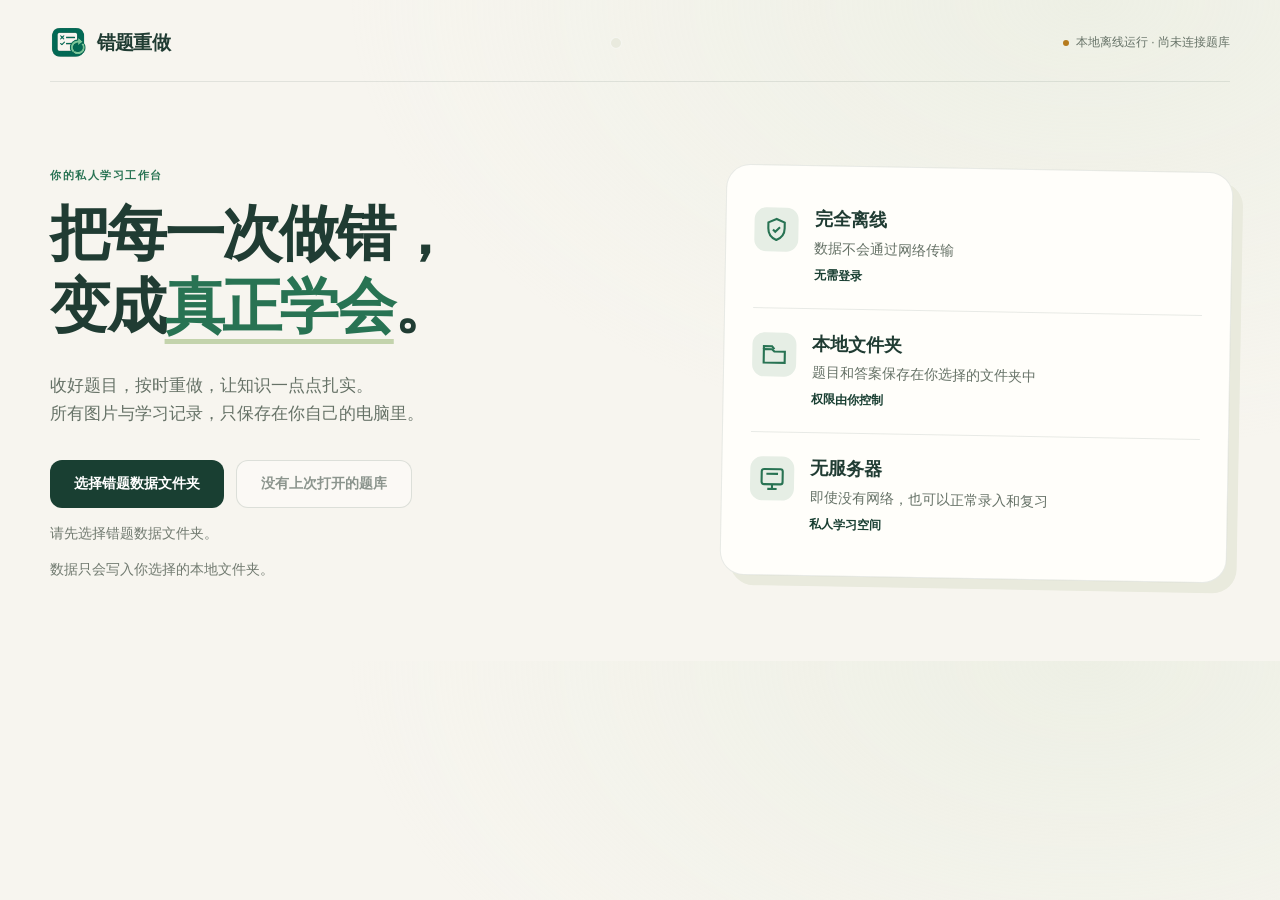
==== commit 628b52c2: "优化学习工作台视觉风格与交互动效" ====
--- a/index.html
+++ b/index.html
@@ -5,32 +5,10 @@
   <meta name="viewport" content="width=device-width, initial-scale=1">
   <link rel="icon" type="image/png" sizes="512x512" href="assets/logo-icon.png">
   <link rel="apple-touch-icon" sizes="512x512" href="assets/logo-icon.png">
-  <meta name="theme-color" content="#07392d">
+  <meta name="theme-color" content="#193f32">
   <title>错题重做 · 本地错题复习系统</title>
-  <style>
-    :root{--bg:#f3f6f4;--surface:#fff;--soft:#e9efec;--green-soft:#e2f1eb;--ink:#111514;--text:#252a28;--muted:#59635e;--subtle:#737d78;--brand:#078d6d;--brand-dark:#07392d;--action:#d94b36;--action-hover:#c43e2b;--warning:#b67b1e;--error:#a43d30;--border:rgba(17,21,20,.12);--border-strong:rgba(17,21,20,.24);--shadow:0 1px 2px rgba(17,21,20,.03),0 6px 18px rgba(17,21,20,.035);font-family:"Microsoft YaHei UI","Microsoft YaHei","PingFang SC","Segoe UI",sans-serif;color:var(--text);color-scheme:light}
-    *{box-sizing:border-box}html{overflow-x:hidden}body{margin:0;background:var(--bg);min-width:320px}.topbar{height:72px;background:var(--bg);border-bottom:1px solid var(--border);display:flex;align-items:center}.topbar-inner,.page{width:min(1180px,calc(100% - 48px));margin:0 auto}.topbar-inner{display:flex;align-items:center;justify-content:space-between;gap:20px}.brand{display:flex;align-items:center;gap:11px;color:var(--ink);font-weight:700;text-decoration:none;white-space:nowrap}.brand-mark{width:34px;height:34px;border-radius:10px;background:var(--brand-dark);display:grid;place-items:center;color:#fff;flex:none}.brand-mark svg{width:22px}.desktop-nav{display:flex;align-items:center;gap:4px;margin-left:auto}.nav-link{min-height:44px;padding:0 13px;border-radius:12px;background:transparent;color:var(--muted);font-weight:600;white-space:nowrap}.nav-link:hover{background:var(--soft);color:var(--ink)}.nav-link.active{color:var(--brand-dark);background:var(--green-soft)}.nav-link[hidden]{display:none}.connection{display:flex;gap:8px;align-items:center;color:var(--muted);font-size:15px;white-space:nowrap}.connection .label{display:inline}.dot{width:9px;height:9px;border-radius:50%;background:var(--warning);flex:none}.connection.connected .dot{background:var(--brand)}.connection.error .dot,.connection.permission-denied .dot{background:var(--error)}.menu{display:none;width:44px;height:44px;border-radius:12px;background:var(--surface);color:var(--ink)}.mobile-nav{display:none}.page{padding:96px 0 88px}.view{display:none}.view.active{display:block}.init-layout{display:grid;grid-template-columns:56fr 44fr;gap:72px;align-items:start}.eyebrow{margin:0 0 18px;color:var(--brand);font-size:12px;font-weight:800;letter-spacing:.14em}.hero-title,.section-title{margin:0;color:var(--ink);letter-spacing:-.045em}.hero-title{font-size:clamp(56px,5.6vw,78px);line-height:1.04;font-weight:750;max-width:700px}.hero-title>span{display:block;white-space:nowrap}.accent{color:var(--brand)}.lead{max-width:620px;color:var(--muted);font-size:19px;line-height:1.65;margin:32px 0 0}.button-row{display:flex;gap:12px;flex-wrap:wrap;margin-top:32px}.btn{min-height:52px;padding:0 28px;border-radius:16px;font:inherit;font-weight:700;display:inline-flex;align-items:center;justify-content:center;gap:9px;transition:background 160ms ease,transform 160ms ease;white-space:nowrap}.btn:hover:not(:disabled){transform:translateY(-1px)}.btn:active:not(:disabled){transform:none}.btn:disabled{opacity:.55;cursor:not-allowed}.btn:focus-visible,.nav-link:focus-visible,.menu:focus-visible,[tabindex]:focus-visible{outline:2px solid var(--brand);outline-offset:3px}.primary{background:var(--action);color:#fff}.primary:hover:not(:disabled){background:var(--action-hover)}.secondary{background:var(--surface);border:1px solid var(--border-strong);color:var(--text)}.secondary:hover:not(:disabled){background:var(--soft)}.brand-btn{background:var(--brand);color:#fff}.ghost{background:transparent;color:var(--muted)}.danger{background:#f5ddd8;color:var(--action)}.note{color:var(--subtle);font-size:14px;line-height:1.6;margin:14px 0 0}.status-stack{display:grid;gap:16px}.status{min-height:136px;padding:24px 26px;background:var(--surface);border:1px solid var(--border);border-radius:20px;box-shadow:var(--shadow);display:grid;grid-template-columns:52px 1fr;gap:16px;align-items:start}.status-icon{width:52px;height:52px;border-radius:15px;background:var(--green-soft);color:var(--brand);display:grid;place-items:center}.status-icon svg{width:28px;height:28px}.status h3{margin:0 0 7px;color:var(--ink);font-size:21px;line-height:1.25}.status p{margin:0;color:var(--muted);font-size:16px;line-height:1.5}.status strong{display:block;color:var(--brand-dark);font-size:14px;margin-top:8px}.section-head{display:flex;align-items:flex-end;justify-content:space-between;gap:20px;margin-bottom:38px}.section-title{font-size:clamp(30px,4vw,48px);line-height:1.08}.section-subtitle{margin:10px 0 0;color:var(--muted);line-height:1.65}.stat-grid{display:grid;grid-template-columns:repeat(4,1fr);gap:14px}.stat,.card{background:var(--surface);border:1px solid var(--border);border-radius:20px;box-shadow:var(--shadow)}.stat{padding:22px;box-shadow:none}.stat-label{color:var(--muted);font-size:13px}.stat-value{font-size:32px;letter-spacing:-.05em;color:var(--ink);font-weight:750;margin-top:10px}.stat-meta{color:var(--subtle);font-size:12px;margin-top:6px}.home-grid{display:grid;grid-template-columns:1.1fr .9fr;gap:18px;margin-top:18px}.card{padding:28px}.card h2{margin:0;color:var(--ink);font-size:22px}.card p{line-height:1.65}.review-card{background:var(--brand-dark);border-color:transparent;min-height:260px;display:flex;flex-direction:column;justify-content:space-between}.review-card h2,.review-card p{color:#fff}.review-card p{color:#c4d7d0}.review-card .eyebrow{color:#8ed9bf}.review-card .btn{background:#fff;color:var(--brand-dark)}.folder{display:flex;align-items:center;justify-content:space-between;gap:18px;margin-top:18px}.folder strong{display:block;color:var(--ink);margin-bottom:5px}.folder span{color:var(--muted);font-size:13px}.badge{display:inline-flex;align-items:center;gap:7px;background:var(--green-soft);color:var(--brand-dark);border-radius:999px;padding:6px 10px;font-size:12px;font-weight:700;white-space:nowrap}.badge:before{content:"";width:7px;height:7px;background:var(--brand);border-radius:50%}.capture-grid,.data-grid{display:grid;grid-template-columns:1fr 1fr;gap:18px}.capture-panel{min-height:480px;display:flex;flex-direction:column}.capture-panel h2{display:flex;justify-content:space-between}.count{font-size:13px;font-weight:650;color:var(--muted)}.paste{flex:1;min-height:300px;margin-top:20px;border:1.5px dashed var(--border-strong);border-radius:18px;background:var(--bg);display:flex;flex-direction:column;align-items:center;justify-content:center;text-align:center;padding:24px}.paste.focused,.paste:focus{border-color:var(--brand);background:var(--green-soft);outline:none}.paste svg{color:var(--brand);margin-bottom:16px}.paste strong{color:var(--ink)}.paste span{color:var(--muted);font-size:13px;margin-top:8px}.previews{display:grid;gap:10px;margin-top:18px}.preview{display:flex;align-items:center;gap:12px;padding:10px;border:1px solid var(--border);border-radius:14px;background:var(--bg)}.thumb{width:64px;height:44px;border-radius:9px;background:#d9e7e0;display:grid;place-items:center;color:var(--brand);font-size:11px;font-weight:750}.preview-info{flex:1;min-width:0}.preview-info strong,.preview-info span{display:block;overflow:hidden;text-overflow:ellipsis;white-space:nowrap}.preview-info strong{font-size:13px;color:var(--ink)}.preview-info span{font-size:11px;color:var(--muted);margin-top:4px}.preview-actions{display:flex}.preview-actions button{background:transparent;color:var(--muted);width:32px;height:32px;border-radius:8px}.capture-footer{margin-top:18px;padding-top:16px;border-top:1px solid var(--border);display:flex;justify-content:space-between;align-items:center;gap:15px}.capture-footer span{color:var(--muted);font-size:13px}.review-wrap{max-width:980px;margin:auto}.review-top{display:flex;justify-content:space-between;align-items:center;margin-bottom:26px}.review-progress{font-size:13px;color:var(--muted)}.question-card{padding:clamp(24px,5vw,52px);text-align:center}.review-empty-card{padding:clamp(32px,6vw,64px);text-align:center;background:var(--surface);border-radius:20px;box-shadow:var(--shadow)}.review-empty-status{width:64px;height:64px;margin:0 auto 22px;border-radius:18px;background:var(--green-soft);color:var(--brand);display:grid;place-items:center}.review-empty-status svg{width:32px;height:32px}.review-empty-card h2{margin:0;color:var(--ink);font-size:clamp(28px,4vw,40px);letter-spacing:-.04em}.review-empty-card p{max-width:560px;margin:14px auto 0;color:var(--muted);line-height:1.65;font-size:17px}.review-empty-card .button-row{justify-content:center;margin-top:28px}.question-image{height:340px;border-radius:18px;background:#e8f0ec;display:grid;place-items:center;position:relative;overflow:hidden;color:var(--brand-dark);font-weight:700}.question-image:before{content:"错题图片 · 模拟展示"}.question-image:after{content:"Q  12 × 7 = ?";position:absolute;bottom:24px;right:28px;color:var(--action);font-size:20px;font-weight:800}.question-card>.btn{margin-top:24px}.answer{display:none;margin-top:18px;padding-top:24px;border-top:1px solid var(--border);text-align:left}.answer.open{display:block}.answer-image{height:160px;border-radius:14px;background:var(--soft);display:grid;place-items:center;color:var(--muted)}.answer-actions{display:flex;gap:10px;flex-wrap:wrap;margin-top:18px}.data-grid{grid-template-columns:repeat(3,1fr)}.data-overview{grid-column:1/-1}.data-card{padding:22px}.data-card h3{margin:0;color:var(--ink);font-size:15px}.big{font-size:30px;color:var(--ink);font-weight:750;margin-top:12px}.folder-card{grid-column:span 2}.progress{height:8px;background:var(--soft);border-radius:99px;overflow:hidden;margin-top:14px}.progress span{display:block;height:100%;width:62%;background:var(--brand);border-radius:inherit}.data-actions{display:flex;flex-wrap:wrap;gap:10px;margin-top:20px}.toast-region{position:fixed;right:24px;bottom:24px;z-index:60;display:grid;gap:10px;width:min(360px,calc(100% - 36px))}.toast{background:var(--brand-dark);color:#fff;border-radius:14px;padding:14px 16px;box-shadow:0 8px 20px rgba(7,57,45,.15);font-size:14px}.toast.warning{background:#76541d}.toast.error{background:#8d3428}.backdrop{position:fixed;inset:0;background:rgba(7,18,14,.54);display:none;align-items:center;justify-content:center;padding:20px;z-index:50}.backdrop.open{display:flex}.modal{width:min(480px,100%);background:#fff;border-radius:22px;padding:26px;box-shadow:0 16px 45px rgba(0,0,0,.16)}.modal h2{margin:0;color:var(--ink)}.modal p{color:var(--muted);line-height:1.6}.modal-actions{display:flex;justify-content:flex-end;gap:10px;margin-top:24px}.checkline{display:flex;gap:10px;align-items:flex-start;margin-top:18px;font-size:14px}.viewer .modal{width:min(920px,100%);background:#111514;color:#fff}.viewer .modal h2{color:#fff}.viewer-image{height:min(70vh,620px);display:grid;place-items:center;background:#070a09;border-radius:14px;color:#b9cbc4}.viewer .modal-actions{justify-content:space-between}.viewer .ghost{color:#fff}
-    @media(max-width:1100px){.topbar-inner,.page{width:min(100% - 40px,1180px)}.init-layout{gap:48px}.desktop-nav{gap:0}.nav-link{padding:0 9px}.connection{font-size:14px}}
-    @media(max-width:900px){.page{padding:72px 0 80px}.init-layout{grid-template-columns:1fr;gap:48px}.hero-title{max-width:none}.status-stack{grid-template-columns:repeat(3,1fr)}.status{min-height:148px;padding:20px;display:block}.status-icon{margin-bottom:14px}.status h3{font-size:19px}.status p{font-size:14px}.status strong{font-size:13px}.home-grid{grid-template-columns:1fr}.data-grid{grid-template-columns:repeat(2,1fr)}}
-    @media(max-width:767px){.topbar-inner,.page{width:calc(100% - 36px)}.desktop-nav{display:none}.connection .label{display:inline}.menu{display:grid;place-items:center}.topbar-inner{position:relative}.mobile-nav{position:absolute;top:72px;left:0;right:0;padding:10px 18px 16px;background:var(--bg);border-bottom:1px solid var(--border);display:none}.mobile-nav.open{display:grid;gap:5px}.mobile-nav .nav-link{text-align:left}.page{padding:58px 0 64px}.hero-title{font-size:clamp(42px,12vw,52px)}.lead{font-size:17px}.button-row{flex-direction:column}.button-row .btn{width:100%}.status-stack{grid-template-columns:1fr}.status{min-height:128px;display:grid;padding:22px 24px}.status-icon{margin:0}.stat-grid,.data-grid{grid-template-columns:1fr 1fr}.capture-grid{grid-template-columns:1fr}.capture-panel{min-height:380px}.paste{min-height:220px}.section-head{align-items:flex-start;flex-direction:column;margin-bottom:26px}.card{padding:20px}.question-image{height:250px}.folder-card{grid-column:1/-1}.toast-region{right:18px;bottom:18px}}
-    @media(max-width:600px){.topbar-inner,.page{width:calc(100% - 36px)}.topbar{height:72px}.connection{font-size:13px;gap:6px}.connection .label{max-width:112px;overflow:hidden;text-overflow:ellipsis}.hero-title>span{white-space:normal}.hero-title{font-size:clamp(40px,12vw,50px);line-height:1.1}.lead{font-size:17px;line-height:1.65}.status-stack{gap:12px}.stat-grid,.data-grid{grid-template-columns:1fr}.data-card{grid-column:1/-1}.capture-footer{align-items:flex-start;flex-direction:column}.capture-footer .btn{width:100%}.question-card{padding:16px}.question-image{height:210px}.review-top{gap:12px}.review-top .btn{padding:0 15px}}
-    @media(prefers-reduced-motion:reduce){*,*:before,*:after{transition-duration:.01ms!important;scroll-behavior:auto!important}}
-  </style>
-  <style>
-    :root{--color-bg:#f3f6f4;--color-surface:#fff;--color-surface-soft:#e9efec;--color-surface-green:#e2f1eb;--color-ink:#111514;--color-text:#252a28;--color-muted:#69716d;--color-subtle:#8c9490;--color-brand:#078d6d;--color-brand-hover:#06775c;--color-brand-dark:#07392d;--color-brand-soft:#cce9df;--color-action:#d94b36;--color-action-hover:#c43e2b;--color-action-soft:#f5ddd8;--color-warning:#c68a24;--color-warning-soft:#f5ead3;--color-border:rgba(17,21,20,.11);--color-border-strong:rgba(17,21,20,.22);--radius-small:10px;--radius-control:14px;--radius-card:22px;--radius-large:28px;--radius-pill:999px;--duration-fast:160ms;--duration-normal:240ms;--ease-standard:cubic-bezier(.22,1,.36,1)}
-    html,body{overflow-x:hidden}body{background:var(--color-bg);color:var(--color-text)}button{font:inherit;border:0;cursor:pointer}.btn,.nav-link,.menu,.preview-actions button{min-width:44px;min-height:44px}.btn{border-radius:var(--radius-control);padding:0 24px;transition:background var(--duration-fast) ease,transform var(--duration-fast) ease,box-shadow var(--duration-fast) ease}.card,.stat,.status{border-radius:var(--radius-card);box-shadow:0 1px 2px rgba(17,21,20,.03),0 6px 18px rgba(17,21,20,.035)}.paste,.question-image,.answer-image{border-radius:var(--radius-control)}.paste{transition:background var(--duration-normal) ease,border-color var(--duration-normal) ease,box-shadow var(--duration-normal) ease}.paste.focused{border-color:var(--color-brand);background:var(--color-surface-green);box-shadow:0 0 0 1px var(--color-brand)}.paste:focus{outline:none}.paste:focus-visible{outline:3px solid var(--color-brand);outline-offset:3px}.btn:focus-visible,.nav-link:focus-visible,.menu:focus-visible,.preview-actions button:focus-visible{outline:3px solid var(--color-brand);outline-offset:3px}.question-image,.answer-image{height:auto;min-height:160px;max-height:70vh;overflow:auto;align-items:start}.question-image img,.answer-image img{display:block;width:100%;height:auto;max-height:none;object-fit:contain;margin:0 auto}.question-image:before,.question-image:after{display:none}.progress{height:8px}.toast-region{z-index:100}.toast{border-radius:var(--radius-control)}.modal{border-radius:var(--radius-card)}[aria-busy=true]{cursor:progress}.status strong,.badge{color:var(--color-brand-dark)}
-    @media(min-width:1025px){.capture-grid{grid-template-columns:1fr 1fr}.page{padding-top:72px}}@media(min-width:768px) and (max-width:1024px){.topbar-inner,.page{width:calc(100% - 56px)}.capture-grid{grid-template-columns:1fr}.desktop-nav{gap:0}.nav-link{padding:0 8px}.connection .label{max-width:180px;overflow:hidden;text-overflow:ellipsis}}@media(max-width:767px){.topbar-inner,.page{width:calc(100% - 36px)}.page{padding-top:48px}.home-grid,.capture-grid,.data-grid,.stat-grid{grid-template-columns:1fr}.button-row,.answer-actions{width:100%}.button-row .btn,.answer-actions .btn{flex:1}.question-image,.answer-image{max-height:60vh}.modal-actions{flex-wrap:wrap}.modal-actions .btn{flex:1}.review-top{align-items:flex-start}.folder{align-items:flex-start;flex-wrap:wrap}}
-    @media(prefers-reduced-motion:reduce){*,*::before,*::after{animation:none!important;transition:none!important;scroll-behavior:auto!important}.btn:hover:not(:disabled){transform:none}}
-  </style>
-  <style>
-    .data-grid{grid-template-columns:repeat(2,minmax(0,1fr))}.data-overview .stat-grid{grid-template-columns:repeat(6,minmax(0,1fr))}.data-card{padding:28px}.task-panel{grid-column:1/-1;padding:20px 28px;background:var(--soft);box-shadow:none}.task-panel[hidden]{display:none}.task-head{display:flex;justify-content:space-between;gap:14px;align-items:center}.task-progress{height:8px;background:rgba(17,21,20,.1);border-radius:99px;overflow:hidden;margin-top:14px}.task-progress span{display:block;height:100%;width:0;background:var(--brand);border-radius:inherit}.task-meta{margin:10px 0 0;color:var(--muted);font-size:13px}.permission-line{display:flex;align-items:center;gap:8px;color:var(--muted);font-size:13px;margin-top:16px}.permission-line .badge{margin-left:auto}.choice-list{display:grid;gap:12px;margin-top:18px}.choice-list .btn{justify-content:flex-start;text-align:left;white-space:normal;height:auto;min-height:56px;padding:14px 18px}.choice-list small{display:block;color:var(--muted);font-weight:400;line-height:1.45}.modal-actions .btn[hidden]{display:none}
-    @media(max-width:900px){.data-overview .stat-grid{grid-template-columns:repeat(3,minmax(0,1fr))}}
-    @media(max-width:767px){.data-grid{grid-template-columns:1fr}.data-overview .stat-grid{grid-template-columns:repeat(2,minmax(0,1fr))}.task-head{align-items:flex-start;flex-direction:column}.task-head .btn{width:100%}}
-  </style>
-  <style>
-    .brand-mark{width:40px;height:40px;border-radius:12px;overflow:hidden;background:transparent}
-    .brand-mark img{display:block;width:40px;height:40px;object-fit:cover}
-  </style>
+<link rel="stylesheet" href="assets/base.css">
+  <link rel="stylesheet" href="assets/workspace.css">
 </head>
 <body>
   <header class="topbar">
@@ -44,12 +22,12 @@
   </header>
   <main class="page">
     <section class="view" data-view="initialization">
-      <div class="init-layout"><div><p class="eyebrow">LOCAL / OFFLINE / PRIVATE</p><h1 class="hero-title"><span>你的错题，</span><span>只存在<span class="accent">自己的电脑里</span>。</span></h1><p class="lead">选择一个本地文件夹，用于保存题目图片、答案图片和复习状态。<br>应用不会上传任何数据，也不依赖服务器。</p><div class="button-row"><button class="btn primary large" id="chooseDirectory" type="button">选择错题数据文件夹</button><button class="btn secondary large" id="reconnectDirectory" type="button">重新连接已有题库</button></div><p class="note">数据只会写入你选择的本地文件夹。</p></div><div class="status-stack"><article class="status"><span class="status-icon"><svg viewBox="0 0 24 24" fill="none" stroke="currentColor" stroke-width="1.8" aria-hidden="true"><path d="M12 3 5 6v5c0 4.6 2.9 8.3 7 10 4.1-1.7 7-5.4 7-10V6l-7-3Z"/><path d="m9 12 2 2 4-4"/></svg></span><div><h3>完全离线</h3><p>数据不会通过网络传输</p><strong>无需登录</strong></div></article><article class="status"><span class="status-icon"><svg viewBox="0 0 24 24" fill="none" stroke="currentColor" stroke-width="1.8" aria-hidden="true"><path d="M3 7.5h7l2 2h9v9.5H3z"/><path d="M3 7.5V5h7l2 2.5"/></svg></span><div><h3>本地文件夹</h3><p>题目和答案保存在你选择的文件夹中</p><strong>权限由你控制</strong></div></article><article class="status"><span class="status-icon"><svg viewBox="0 0 24 24" fill="none" stroke="currentColor" stroke-width="1.8" aria-hidden="true"><rect x="3" y="4" width="18" height="13" rx="2"/><path d="M8 21h8M12 17v4M7 8h10"/></svg></span><div><h3>无服务器</h3><p>即使没有网络，也可以正常录入和复习</p><strong>私人学习空间</strong></div></article></div></div>
+      <div class="init-layout"><div><p class="eyebrow">你的私人学习工作台</p><h1 class="hero-title"><span>把每一次做错，</span><span>变成<span class="accent">真正学会</span>。</span></h1><p class="lead">收好题目，按时重做，让知识一点点扎实。<br>所有图片与学习记录，只保存在你自己的电脑里。</p><div class="button-row"><button class="btn primary large" id="chooseDirectory" type="button">选择错题数据文件夹</button><button class="btn secondary large" id="reconnectDirectory" type="button">重新连接已有题库</button></div><p class="note">数据只会写入你选择的本地文件夹。</p></div><div class="status-stack"><article class="status"><span class="status-icon"><svg viewBox="0 0 24 24" fill="none" stroke="currentColor" stroke-width="1.8" aria-hidden="true"><path d="M12 3 5 6v5c0 4.6 2.9 8.3 7 10 4.1-1.7 7-5.4 7-10V6l-7-3Z"/><path d="m9 12 2 2 4-4"/></svg></span><div><h3>完全离线</h3><p>数据不会通过网络传输</p><strong>无需登录</strong></div></article><article class="status"><span class="status-icon"><svg viewBox="0 0 24 24" fill="none" stroke="currentColor" stroke-width="1.8" aria-hidden="true"><path d="M3 7.5h7l2 2h9v9.5H3z"/><path d="M3 7.5V5h7l2 2.5"/></svg></span><div><h3>本地文件夹</h3><p>题目和答案保存在你选择的文件夹中</p><strong>权限由你控制</strong></div></article><article class="status"><span class="status-icon"><svg viewBox="0 0 24 24" fill="none" stroke="currentColor" stroke-width="1.8" aria-hidden="true"><rect x="3" y="4" width="18" height="13" rx="2"/><path d="M8 21h8M12 17v4M7 8h10"/></svg></span><div><h3>无服务器</h3><p>即使没有网络，也可以正常录入和复习</p><strong>私人学习空间</strong></div></article></div></div>
     </section>
-    <section class="view" data-view="home"><div class="section-head"><div><p class="eyebrow">TODAY'S REVIEW</p><h1 class="section-title" id="homeHeadline">连接题库后查看复习</h1><p class="section-subtitle" id="homeSummary">请先连接题库。</p></div><button class="btn primary" data-route="review" type="button">开始复习</button></div><div class="stat-grid"><article class="stat"><div class="stat-label">当前到期</div><div class="stat-value" id="homeDue">—</div><div class="stat-meta">道等待复习</div></article><article class="stat"><div class="stat-label">全部错题</div><div class="stat-value" id="homeTotal">—</div><div class="stat-meta">持续积累</div></article><article class="stat"><div class="stat-label">本地数据</div><div class="stat-value" id="homeBytes">—</div><div class="stat-meta">已登记图片元数据</div></article><article class="stat"><div class="stat-label">最近连接</div><div class="stat-value" id="homeConnected">未连接</div><div class="stat-meta" id="homeBackup">尚未备份</div></article></div><div class="home-grid"><article class="card review-card"><div><p class="eyebrow">FOCUS SESSION</p><h2>把错题，<br>再做扎实</h2><p id="focusSummary">连接题库后开始复习。</p></div><button class="btn" data-route="review" type="button">进入复习</button></article><article class="card"><h2>数据文件夹</h2><div class="folder"><div><strong id="homeFolder">尚未连接题库</strong><span id="homeConnectionHint">请先连接题库</span></div><span class="badge">仅本地</span></div><div class="button-row" style="margin-top:22px"><button class="btn secondary" data-route="data" type="button">进入数据管理</button></div></article></div></section>
-    <section class="view" data-view="capture"><div class="section-head"><div><p class="eyebrow">CAPTURE A MISTAKE</p><h1 class="section-title">收集错题</h1><p class="section-subtitle">点击对应区域后按 Ctrl + V 粘贴截图。题图和答图分别放入对应区域。</p></div><span class="badge">本地录入</span></div><div class="capture-grid"><article class="card capture-panel"><h2>题目图片 <span class="count" id="qCount">0 / 5</span></h2><div class="paste" id="qPaste" tabindex="0" role="button" aria-label="题目图片粘贴区" aria-pressed="false"><svg width="32" height="32" viewBox="0 0 24 24" fill="none" stroke="currentColor" stroke-width="1.7" aria-hidden="true"><rect x="4" y="4" width="16" height="16" rx="3"/><path d="M8 15l2.5-3 2 2 1.5-2 2 3M9 9h.01"/></svg><strong>点击此处，然后按 Ctrl + V</strong><span>支持 PNG、JPEG、WebP；最多 5 张</span></div><div class="previews" id="qPreviews"></div></article><article class="card capture-panel"><h2>答案图片 <span class="count" id="aCount">0 / 5</span></h2><div class="paste" id="aPaste" tabindex="0" role="button" aria-label="答案图片粘贴区" aria-pressed="false"><svg width="32" height="32" viewBox="0 0 24 24" fill="none" stroke="currentColor" stroke-width="1.7" aria-hidden="true"><path d="M6 4h12v16H6zM9 8h6M9 12h6M9 16h3"/></svg><strong>点击此处，然后按 Ctrl + V</strong><span>答案解析将单独保存；最多 5 张</span></div><div class="previews" id="aPreviews"></div></article></div><div class="capture-footer"><span>尚未录入图片</span><div class="button-row" style="margin-top:0"><button class="btn secondary" data-route="home" type="button">取消</button><button class="btn primary" id="save" type="button" disabled>保存错题</button></div></div></section>
-    <section class="view" data-view="review"><div class="review-wrap"><div class="review-top"><div><p class="eyebrow">随机复习</p><span class="review-progress">本次已完成 <strong id="done">0</strong> 道</span></div><button class="btn ghost" data-route="home" type="button">结束复习</button></div><article class="card question-card"><div class="question-image" role="button" tabindex="0" aria-label="题目图片" id="questionImage"></div><button class="btn brand-btn" id="showAnswer" type="button">查看答案</button><div class="answer" id="answer"><div class="answer-image" id="answerImage"></div><div class="answer-actions"><button class="btn primary" id="wrong" type="button">答错</button><button class="btn brand-btn" id="right" type="button">答对</button><button class="btn secondary" id="hide" type="button">不再显示</button></div></div></article><article class="review-empty-card" id="reviewEmptyCard" hidden aria-live="polite"><div class="review-empty-status" aria-hidden="true"><svg viewBox="0 0 24 24" fill="none" stroke="currentColor" stroke-width="1.8"><path d="M12 3 5 6v5c0 4.6 2.9 8.3 7 10 4.1-1.7 7-5.4 7-10V6l-7-3Z"/><path d="M8 12h8"/></svg></div><h2 id="reviewEmptyTitle" tabindex="-1"></h2><p id="reviewEmptyDescription"></p><p id="reviewEmptyCount" hidden></p><div class="button-row"><button class="btn primary" data-action="review-return-home" type="button">返回首页</button><button class="btn secondary" data-action="review-open-capture" type="button">录入新错题</button></div></article></div></section>
-    <section class="view" data-view="data"><div class="section-head"><div><p class="eyebrow">LOCAL STORAGE</p><h1 class="section-title">数据管理</h1><p class="section-subtitle">题目图片和复习状态保存在当前电脑的本地数据文件夹中。</p></div><span class="badge">本地数据</span></div><div class="data-grid"><article class="card data-card data-overview"><h2>数据概览</h2><div class="stat-grid" style="margin-top:22px"><div><div class="stat-label">错题总数</div><div class="big" id="dataTotal">0</div></div><div><div class="stat-label">参与复习</div><div class="big" id="dataActive">0</div></div><div><div class="stat-label">不再显示</div><div class="big" id="dataHidden">0</div></div><div><div class="stat-label">图片数量</div><div class="big" id="dataImages">0</div></div></div></article><article class="card data-card folder-card"><h3>当前文件夹</h3><div class="folder"><div><strong id="dataFolder">尚未连接题库</strong><span>读写权限由浏览器授予</span></div><span class="badge">本地</span></div><div class="progress"><span></span></div><div class="data-actions"><button class="btn secondary" id="authorize" type="button">重新授权</button><button class="btn secondary" id="change" type="button">更换文件夹</button></div></article><article class="card data-card"><h3>数据状态</h3><div class="big" id="dataBytes">0 B</div><span class="stat-meta" id="dataUpdated">尚未备份</span><div class="data-actions"><button class="btn brand-btn" id="backup" type="button">备份到其他文件夹</button></div></article><article class="card data-card"><h3>覆盖恢复</h3><p class="stat-meta">从备份恢复会覆盖当前全部数据。</p><button class="btn danger" id="restore" type="button">从备份恢复</button></article></div></section>
+    <section class="view" data-view="home"><p class="workspace-kicker"><span id="workspaceDate">今天</span><span>· 一点积累，一点进步</span></p><div class="section-head"><div><p class="eyebrow">今日学习</p><h1 class="section-title" id="homeHeadline">连接题库后查看复习</h1><p class="section-subtitle" id="homeSummary">请先连接题库。</p></div><button class="btn primary" data-route="review" type="button">开始复习</button></div><div class="stat-grid"><article class="stat"><div class="stat-label">当前到期</div><div class="stat-value" id="homeDue">—</div><div class="stat-meta">道等待复习</div></article><article class="stat"><div class="stat-label">全部错题</div><div class="stat-value" id="homeTotal">—</div><div class="stat-meta">持续积累</div></article><article class="stat"><div class="stat-label">本地数据</div><div class="stat-value" id="homeBytes">—</div><div class="stat-meta">图片占用空间</div></article><article class="stat"><div class="stat-label">最近连接</div><div class="stat-value" id="homeConnected">未连接</div><div class="stat-meta" id="homeBackup">尚未备份</div></article></div><div class="home-grid"><article class="card review-card"><span class="study-art" aria-hidden="true"></span><div><p class="eyebrow">专注一刻</p><h2>把错题，<br>再做扎实</h2><p id="focusSummary">连接题库后开始复习。</p></div><button class="btn" data-route="review" type="button">进入复习</button></article><article class="card home-aside"><div><p class="eyebrow">每一道，都值得再试一次</p><h2>收好今天的新发现</h2><p class="note">把题目和解析一起留下，下次复习时再独立解答。</p><div class="button-row"><button class="btn secondary" data-route="capture" type="button">＋ 录入一道错题</button></div></div><div><div class="folder"><div><strong id="homeFolder">尚未连接题库</strong><span id="homeConnectionHint">请先连接题库</span></div><span class="badge">仅本地</span></div><div class="button-row" style="margin-top:22px"><button class="btn secondary" data-route="data" type="button">管理题库与备份</button></div></div></article></div></section>
+    <section class="view" data-view="capture"><div class="section-head"><div><p class="eyebrow">把不会的，留给下一次进步</p><h1 class="section-title">收集错题</h1><p class="section-subtitle">点击对应区域后按 Ctrl + V 粘贴截图。题图和答图分别放入对应区域。</p></div><span class="badge">本地录入</span></div><div class="capture-grid"><article class="card capture-panel"><h2>题目图片 <span class="count" id="qCount">0 / 5</span></h2><div class="paste" id="qPaste" tabindex="0" role="button" aria-label="题目图片粘贴区" aria-pressed="false"><svg width="32" height="32" viewBox="0 0 24 24" fill="none" stroke="currentColor" stroke-width="1.7" aria-hidden="true"><rect x="4" y="4" width="16" height="16" rx="3"/><path d="M8 15l2.5-3 2 2 1.5-2 2 3M9 9h.01"/></svg><strong>点击此处，然后按 Ctrl + V</strong><span>支持 PNG、JPEG、WebP；最多 5 张</span></div><div class="previews" id="qPreviews"></div></article><article class="card capture-panel"><h2>答案图片 <span class="count" id="aCount">0 / 5</span></h2><div class="paste" id="aPaste" tabindex="0" role="button" aria-label="答案图片粘贴区" aria-pressed="false"><svg width="32" height="32" viewBox="0 0 24 24" fill="none" stroke="currentColor" stroke-width="1.7" aria-hidden="true"><path d="M6 4h12v16H6zM9 8h6M9 12h6M9 16h3"/></svg><strong>点击此处，然后按 Ctrl + V</strong><span>答案解析将单独保存；最多 5 张</span></div><div class="previews" id="aPreviews"></div></article></div><div class="capture-footer"><span>尚未录入图片</span><div class="button-row" style="margin-top:0"><button class="btn secondary" data-route="home" type="button">取消</button><button class="btn primary" id="save" type="button" disabled>保存错题</button></div></div></section>
+    <section class="view" data-view="review"><div class="review-wrap"><div class="review-top"><div><p class="eyebrow">专注当下这一题</p><span class="review-progress">本次已完成 <strong id="done">0</strong> 道</span></div><button class="btn ghost" data-route="home" type="button">结束复习</button></div><article class="card question-card"><div class="question-label"><strong>先独立想一想</strong><span>点击图片可放大查看</span></div><div class="question-image" role="button" tabindex="0" aria-label="题目图片" id="questionImage"></div><button class="btn brand-btn" id="showAnswer" type="button">查看答案</button><div class="answer" id="answer"><div class="answer-image" id="answerImage"></div><div class="answer-actions"><button class="btn primary" id="wrong" type="button">答错</button><button class="btn brand-btn" id="right" type="button">答对</button><button class="btn secondary" id="hide" type="button">不再显示</button></div></div></article><article class="review-empty-card" id="reviewEmptyCard" hidden aria-live="polite"><div class="review-empty-status" aria-hidden="true"><svg viewBox="0 0 24 24" fill="none" stroke="currentColor" stroke-width="1.8"><path d="M12 3 5 6v5c0 4.6 2.9 8.3 7 10 4.1-1.7 7-5.4 7-10V6l-7-3Z"/><path d="M8 12h8"/></svg></div><h2 id="reviewEmptyTitle" tabindex="-1"></h2><p id="reviewEmptyDescription"></p><p id="reviewEmptyCount" hidden></p><div class="button-row"><button class="btn primary" data-action="review-return-home" type="button">返回首页</button><button class="btn secondary" data-action="review-open-capture" type="button">录入新错题</button></div></article></div></section>
+    <section class="view" data-view="data"><div class="section-head"><div><p class="eyebrow">安心保管你的学习积累</p><h1 class="section-title">数据管理</h1><p class="section-subtitle">题目图片和复习状态保存在当前电脑的本地数据文件夹中。</p></div><span class="badge">本地数据</span></div><div class="data-grid"><article class="card data-card data-overview"><h2>数据概览</h2><div class="stat-grid" style="margin-top:22px"><div><div class="stat-label">错题总数</div><div class="big" id="dataTotal">0</div></div><div><div class="stat-label">参与复习</div><div class="big" id="dataActive">0</div></div><div><div class="stat-label">不再显示</div><div class="big" id="dataHidden">0</div></div><div><div class="stat-label">图片数量</div><div class="big" id="dataImages">0</div></div></div></article><article class="card data-card folder-card"><h3>当前文件夹</h3><div class="folder"><div><strong id="dataFolder">尚未连接题库</strong><span>读写权限由浏览器授予</span></div><span class="badge">本地</span></div><div class="progress"><span></span></div><div class="data-actions"><button class="btn secondary" id="authorize" type="button">重新授权</button><button class="btn secondary" id="change" type="button">更换文件夹</button></div></article><article class="card data-card"><h3>数据状态</h3><div class="big" id="dataBytes">0 B</div><span class="stat-meta" id="dataUpdated">尚未备份</span><div class="data-actions"><button class="btn brand-btn" id="backup" type="button">备份到其他文件夹</button></div></article><article class="card data-card"><h3>覆盖恢复</h3><p class="stat-meta">从备份恢复会覆盖当前全部数据。</p><button class="btn danger" id="restore" type="button">从备份恢复</button></article></div></section>
   </main>
   <div class="toast-region" id="toasts" aria-live="polite"></div><div class="backdrop" id="modalBackdrop"><div class="modal" role="dialog" aria-modal="true" aria-labelledby="modalTitle"><h2 id="modalTitle">操作确认</h2><p id="modalText"></p><label class="checkline" id="checkWrap" hidden><input type="checkbox" id="check">我理解当前数据将被覆盖。</label><div class="modal-actions"><button class="btn secondary" id="cancel" type="button">取消</button><button class="btn primary" id="confirm" type="button"></button></div></div></div><div class="backdrop viewer" id="viewerBackdrop"><div class="modal" role="dialog" aria-modal="true"><h2>图片查看</h2><div class="viewer-image" id="viewerImage">请选择要查看的题目图片</div><div class="modal-actions"><button class="btn secondary" id="prev" type="button">上一张</button><button class="btn ghost" id="closeViewer" type="button">关闭</button><button class="btn secondary" id="next" type="button">下一张</button></div></div></div>
   <script>
@@ -143,7 +121,9 @@
     'use strict';
     const $=id=>document.getElementById(id),now=()=>Date.now(),APP_ID='local-mistake-review',DATA_VERSION=1;
      const AppState={view:'initialization',connectionStatus:'disconnected',connectionAttemptId:0,hasBootstrapped:false,question:[],answer:[],repository:null,qr:null,reviewSession:null,reviewState:{emptyReason:null},activePasteTarget:null,queue:[],processing:false,saving:false,dirty:false,urls:new Set(),activeTask:null,taskCancel:false};window.AppState=AppState;
-    const Toast={show(t,type='success'){const e=document.createElement('div');e.className='toast '+type;e.textContent=t;$('toasts').append(e);setTimeout(()=>e.remove(),3800)}};
+    const Toast={show(t,type='success'){const e=document.createElement('div');e.className='toast '+type;e.textContent=t;$('toasts').append(e);setTimeout(()=>window.WorkspaceUI ? WorkspaceUI.dismissToast(e) : e.remove(),3800)}};
+    function showToast(message,type='success'){Toast.show(message,type)}
+    function notifySafely(message,type='success'){try{showToast(message,type)}catch(error){console.error('Toast notification failed',error)}}
     const fail=(name,message)=>Object.assign(new Error(message),{name});
     const formatBytes=n=>{if(!Number.isFinite(n)||n<0)return '0 B';if(n<1024)return `${n} B`;const u=['KB','MB','GB','TB'];let i=-1,v=n;do{v/=1024;i++}while(v>=1024&&i<u.length-1);return `${v.toFixed(v>=100||i===0?0:1)} ${u[i]}`};
     const yieldToMain=()=>new Promise(r=>setTimeout(r,0));
@@ -166,7 +146,7 @@
       function route(v){if(!VIEW_RENDERERS[v])return;if(AppState.connectionStatus==='connected'||v==='initialization'||v==='home'){AppState.view=v;VIEW_RENDERERS[v]();Router.sync()}}
      async function connect(){const attemptId=++AppState.connectionAttemptId;try{setConnectionStatus('connecting','connection-start',null,attemptId);const h=await FS.pick();let r=new Repo(h);const names=[];for await(const x of h.values())names.push(x.name);if(names.length===0)await r.initialize();else{const allowed=['app.json','questions-a.json','questions-b.json','images','recovery'];const unknown=names.filter(n=>!allowed.includes(n));if(unknown.length)throw fail('InvalidFolderError','文件夹包含未知内容，未覆盖任何数据；请选择题库文件夹或空文件夹');r=await r.load()}if(attemptId!==AppState.connectionAttemptId)return;AppState.repository=r;AppState.qr=new QuestionRepository(r);setConnectionStatus('connected','library-loaded',null,attemptId);route('home');renderData();window.refreshRealStats?.();Toast.show('本地题库已连接')}catch(e){if(attemptId!==AppState.connectionAttemptId)return;if(e.name!=='AbortError'){setConnectionStatus(e.name==='NotAllowedError'?'permission-denied':'error',e.name==='NotAllowedError'?'permission-denied':'library-load-failed',e,attemptId);Toast.show(`连接失败：${e.name||'未知错误'}。${e.message||'请检查文件夹权限后重试'}`,'error')}else setConnectionStatus('disconnected','connection-cancelled',e,attemptId)}}
     const Processor={async run(file){if(!/^image\/(png|jpeg|webp)$/.test(file.type))throw fail('UnsupportedImageError','仅支持 PNG、JPEG、WebP');const b=await createImageBitmap(file),s=Math.min(1,2200/Math.max(b.width,b.height),Math.sqrt(4000000/(b.width*b.height))),w=Math.max(1,Math.floor(b.width*s)),h=Math.max(1,Math.floor(b.height*s)),c=document.createElement('canvas');c.width=w;c.height=h;const x=c.getContext('2d');if(!x)throw fail('CanvasError','无法创建 Canvas');x.drawImage(b,0,0,w,h);b.close?.();const mime='image/webp',blob=await new Promise(r=>c.toBlob(r,mime,.9));if(!blob)throw fail('EncodeError','图片编码失败');const url=URL.createObjectURL(blob);AppState.urls.add(url);return{sourceName:file.name||'clipboard-image',blob,previewUrl:url,width:w,height:h,byteSize:blob.size,mimeType:mime,extension:'webp'}}};
-    function render(){['question','answer'].forEach(k=>{const p=k[0],a=AppState[k];$(p+'Count').textContent=`${a.length} / 5`;const wrap=$(p+'Previews');wrap.replaceChildren();a.forEach((im,i)=>{const row=document.createElement('div');row.className='preview';const pic=document.createElement('img');pic.className='thumb';pic.src=im.previewUrl;pic.alt=im.sourceName;const info=document.createElement('div');info.className='preview-info';const title=document.createElement('strong');title.textContent=im.sourceName;const meta=document.createElement('span');meta.textContent=`${im.width} x ${im.height} · ${formatBytes(im.byteSize)} · ${im.extension.toUpperCase()}`;info.append(title,meta);const acts=document.createElement('div');acts.className='preview-actions';[['↑',-1],['↓',1],['×',0]].forEach(([label,d])=>{const b=document.createElement('button');b.type='button';b.textContent=label;b.disabled=(d<0&&i===0)||(d>0&&i===a.length-1);b.onclick=()=>{if(!d){URL.revokeObjectURL(im.previewUrl);AppState.urls.delete(im.previewUrl);a.splice(i,1)}else[a[i],a[i+d]]=[a[i+d],a[i]];AppState.dirty=true;render()};acts.append(b)});row.append(pic,info,acts);wrap.append(row)})});$('save').disabled=AppState.processing||AppState.saving||!AppState.question.length||!AppState.answer.length}
+    function render(){['question','answer'].forEach(k=>{const p=k[0],a=AppState[k];$(p+'Count').textContent=`${a.length} / 5`;const wrap=$(p+'Previews');wrap.replaceChildren();a.forEach((im,i)=>{const row=document.createElement('div');row.className='preview';const pic=document.createElement('img');pic.className='thumb';pic.src=im.previewUrl;pic.alt=im.sourceName;const info=document.createElement('div');info.className='preview-info';const title=document.createElement('strong');title.textContent=im.sourceName;const meta=document.createElement('span');meta.textContent=`${im.width} x ${im.height} · ${formatBytes(im.byteSize)} · ${im.extension.toUpperCase()}`;info.append(title,meta);const acts=document.createElement('div');acts.className='preview-actions';[['↑',-1],['↓',1],['×',0]].forEach(([label,d])=>{const b=document.createElement('button');b.type='button';b.textContent=label;b.disabled=(d<0&&i===0)||(d>0&&i===a.length-1);b.onclick=()=>{if(!d){URL.revokeObjectURL(im.previewUrl);AppState.urls.delete(im.previewUrl);a.splice(i,1)}else[a[i],a[i+d]]=[a[i+d],a[i]];AppState.dirty=true;render()};acts.append(b)});row.append(pic,info,acts);wrap.append(row)})});$('save').disabled=AppState.processing||AppState.saving||!AppState.question.length||!AppState.answer.length;window.WorkspaceUI?.capture()}
     async function drain(){if(AppState.processing)return;AppState.processing=true;render();while(AppState.queue.length){const t=AppState.queue.shift();try{AppState[t.kind].push(await Processor.run(t.file));AppState.dirty=true}catch(e){Toast.show(`${e.name}: ${e.message}`,'error')}render();await yieldToMain()}AppState.processing=false;render()}
     function setActivePasteTarget(kind){const next=kind==='question'||kind==='answer'?kind:null;AppState.activePasteTarget=next;[['question','qPaste'],['answer','aPaste']].forEach(([k,id])=>{const active=next===k,z=$(id);z.classList.toggle('focused',active);z.setAttribute('aria-pressed',String(active));let status=z.querySelector('.paste-status');if(!status){status=document.createElement('span');status.className='paste-status';z.append(status)}status.textContent=active?`当前粘贴到${k==='question'?'题目':'答案'}`:''})}
     function activate(id,k){const z=$(id);z.onclick=()=>{setActivePasteTarget(k);z.focus()};z.onfocus=()=>setActivePasteTarget(k);z.onkeydown=e=>{if(e.key==='Enter'||e.key===' '){e.preventDefault();setActivePasteTarget(k)}}}
@@ -184,17 +164,30 @@
   </script>
   <script>
     /* REVIEW_ENGINE_START */
-    const REVIEW_WEIGHT_CONFIG={overdueDailyIncrease:0.15,maximumOverdueDays:30,wrongMultiplier:1.8,newQuestionMultiplier:1.3,minimumWeight:1,maximumWeight:12};
-    const REVIEW_INTERVAL_DAYS=[1,3,7,14,30];
+    const REVIEW_WEIGHT_CONFIG={newBaseWeight:9,wrongBaseWeight:4,correctBaseWeight:1,overdueDailyIncrease:0.1,maximumOverdueDays:30};
+    // New questions remain due immediately on save. Once a question has been
+    // reviewed, every following review is scheduled at least two weeks ahead.
+    const REVIEW_INTERVAL_DAYS=[14,14,14,14,30];
     const ReviewEngine={
       dueQuestions(questions,seenIds=new Set(),at=Date.now()){return questions.filter(q=>typeof q.id==='string'&&q.id&&Array.isArray(q.questionImages)&&q.questionImages.length>0&&Array.isArray(q.answerImages)&&q.answerImages.length>0&&Number.isFinite(q.nextReviewAt)&&q.hidden===false&&q.nextReviewAt<=at&&!seenIds.has(q.id));},
-      weight(q,at=Date.now()){const timestamp=Number(q.nextReviewAt);const overdueDays=Number.isFinite(timestamp)?Math.max(0,(at-timestamp)/86400000):0;const overdueFactor=1+Math.min(overdueDays,REVIEW_WEIGHT_CONFIG.maximumOverdueDays)*REVIEW_WEIGHT_CONFIG.overdueDailyIncrease;const wrongFactor=q.lastResult==='wrong'?REVIEW_WEIGHT_CONFIG.wrongMultiplier:1;const newFactor=q.lastReviewedAt===null?REVIEW_WEIGHT_CONFIG.newQuestionMultiplier:1;return Math.min(REVIEW_WEIGHT_CONFIG.maximumWeight,Math.max(REVIEW_WEIGHT_CONFIG.minimumWeight,overdueFactor*wrongFactor*newFactor));},
-      pickWeighted(items,random=Math.random,at=Date.now()){if(!items.length)return null;const total=items.reduce((sum,q)=>sum+this.weight(q,at),0);let cursor=random()*total;for(const q of items){cursor-=this.weight(q,at);if(cursor<0)return q;}return items[items.length-1];},
+      weight(q,at=Date.now()){const isNew=q.lastReviewedAt===null||q.lastResult===null;const baseWeight=isNew?REVIEW_WEIGHT_CONFIG.newBaseWeight:q.lastResult==='wrong'?REVIEW_WEIGHT_CONFIG.wrongBaseWeight:REVIEW_WEIGHT_CONFIG.correctBaseWeight;const timestamp=Number(q.nextReviewAt);const overdueDays=Number.isFinite(timestamp)?Math.max(0,(at-timestamp)/86400000):0;const timeFactor=1+Math.min(overdueDays,REVIEW_WEIGHT_CONFIG.maximumOverdueDays)*REVIEW_WEIGHT_CONFIG.overdueDailyIncrease;return baseWeight*timeFactor;},
+      weightedCandidates(questions,at=Date.now()){return questions.map(q=>({...q,weight:this.weight(q,at)}));},
+      pickWeighted(candidates,random=Math.random){if(!candidates.length)return null;const totalWeight=candidates.reduce((sum,q)=>sum+q.weight,0);let randomWeight=random()*totalWeight;for(const q of candidates){randomWeight-=q.weight;if(randomWeight<=0)return q;}return null;},
       createSession(repository,oldSession=null){const revision=repository.current?.revision||0;if(oldSession&&oldSession.revision===revision&&!oldSession.completed)return oldSession;return{revision,seenIds:new Set(),done:0,currentId:null,completed:false};},
-      next(repository,session,at=Date.now(),random=Math.random){const candidates=this.dueQuestions(repository.current?.questions||[],session.seenIds,at);const q=this.pickWeighted(candidates,random,at);if(!q){session.currentId=null;session.completed=true;return null;}session.currentId=q.id;session.seenIds.add(q.id);return q;},
-      resultPatch(question,result,at=Date.now()){if(result==='hidden')return{hidden:true,lastReviewedAt:at,lastResult:question.lastResult,nextReviewAt:question.nextReviewAt};if(result==='correct'){const streak=Math.max(0,Number(question.correctStreak)||0)+1;const days=REVIEW_INTERVAL_DAYS[Math.min(streak-1,4)];return{correctStreak:streak,lastResult:'correct',lastReviewedAt:at,nextReviewAt:at+days*86400000};}return{correctStreak:0,lastResult:'wrong',lastReviewedAt:at,nextReviewAt:at+86400000};},
+      next(repository,session,at=Date.now(),random=Math.random){const due=this.dueQuestions(repository.current?.questions||[],session.seenIds,at);const candidates=this.weightedCandidates(due,at);const q=this.pickWeighted(candidates,random);if(!q){session.currentId=null;session.completed=true;return null;}session.currentId=q.id;return q;},
+      resultPatch(question,result,at=Date.now()){if(result==='hide')return{hidden:true,lastReviewedAt:at,lastResult:question.lastResult,nextReviewAt:question.nextReviewAt};if(result==='correct'){const streak=Math.max(0,Number(question.correctStreak)||0)+1;const days=REVIEW_INTERVAL_DAYS[Math.min(streak-1,4)];return{correctStreak:streak,lastResult:'correct',lastReviewedAt:at,nextReviewAt:at+days*86400000};}return{correctStreak:0,lastResult:'wrong',lastReviewedAt:at,nextReviewAt:at+14*86400000};},
       applyResult(question,result,at=Date.now()){return this.resultPatch(question,result,at);}
     };
+    function runReviewRandomnessDevTest(){
+      if(typeof DEV_MODE==='undefined'||!DEV_MODE)return;
+      const at=Date.now(),makeQuestions=(prefix,lastReviewedAt,lastResult)=>Array.from({length:10},(_,i)=>({id:`dev-${prefix}-${i+1}`,questionImages:[{}],answerImages:[{}],createdAt:at+i,nextReviewAt:at,lastReviewedAt,correctStreak:0,lastResult,hidden:false})),questions=[...makeQuestions('new',null,null),...makeQuestions('wrong',at-86400000,'wrong'),...makeQuestions('correct',at-86400000,'correct')];
+      const candidates=ReviewEngine.weightedCandidates(ReviewEngine.dueQuestions(questions,new Set(),at),at),counts=Object.fromEntries(questions.map(q=>[q.id,0])),categoryCounts={new:0,wrong:0,correct:0},categoryOrders={new:[],wrong:[],correct:[]};
+      for(let i=0;i<5000;i++){const picked=ReviewEngine.pickWeighted(candidates),category=picked.id.split('-')[1];counts[picked.id]++;categoryCounts[category]++;categoryOrders[category].push(picked.id);}
+      const appeared=Object.values(counts).filter(Boolean).length,ordersVary=Object.values(categoryOrders).every(order=>new Set(order).size>1),prioritiesHold=categoryCounts.new>categoryCounts.wrong&&categoryCounts.wrong>categoryCounts.correct;
+      console.assert(appeared===30&&ordersVary&&prioritiesHold,'加权随机 DEV_MODE 自检失败：未满足三层优先级或同类随机性',{categoryCounts,counts});
+      console.info('[review-randomness] 30 道题（各类 10 道）× 5000 次独立加权随机抽取',{categoryCounts,counts});
+    }
+    runReviewRandomnessDevTest();
     const ReviewScheduler=ReviewEngine;
     ReviewScheduler.getDueQuestions=(...args)=>ReviewEngine.dueQuestions(...args);
     ReviewScheduler.getNextQuestion=(...args)=>ReviewEngine.next(...args);
@@ -230,12 +223,17 @@
       const answer=$('answer'),answerImage=$('answerImage'),done=$('done'),questionCard=document.querySelector('.question-card'),emptyCard=$('reviewEmptyCard'),emptyTitle=$('reviewEmptyTitle'),emptyDescription=$('reviewEmptyDescription'),emptyCount=$('reviewEmptyCount'),emptyHome=$('reviewEmptyHome'),emptyCapture=$('reviewEmptyCapture');
       let currentImageUrls=[];
       let answerVisible=false;
-      function releaseCurrentQuestionResources(){currentImageUrls.forEach(u=>URL.revokeObjectURL(u));currentImageUrls=[];questionImage.replaceChildren();answerImage.replaceChildren();}
+      const viewerBackdrop=$('viewerBackdrop'),viewerImage=$('viewerImage'),viewerPrev=$('prev'),viewerNext=$('next'),viewerClose=$('closeViewer');
+      let viewerItems=[],viewerIndex=0,viewerReturnFocus=null;
+      function renderViewerImage(){const item=viewerItems[viewerIndex];viewerImage.replaceChildren();if(!item)return;const img=document.createElement('img');img.src=item.src;img.alt=item.alt;viewerImage.append(img);viewerPrev.disabled=viewerIndex===0;viewerNext.disabled=viewerIndex===viewerItems.length-1;}
+      function openViewer(source,selected){viewerItems=[...source.querySelectorAll('img')];if(!viewerItems.length)return;viewerIndex=Math.max(0,viewerItems.indexOf(selected));viewerReturnFocus=selected;renderViewerImage();viewerBackdrop.classList.add('open');viewerClose.focus();}
+      function closeViewer(){viewerBackdrop.classList.remove('open');viewerImage.replaceChildren();viewerItems=[];viewerReturnFocus?.focus?.();viewerReturnFocus=null;}
+      function releaseCurrentQuestionResources(){closeViewer();currentImageUrls.forEach(u=>URL.revokeObjectURL(u));currentImageUrls=[];questionImage.replaceChildren();answerImage.replaceChildren();}
       const clearImages=releaseCurrentQuestionResources;
       function placeholder(target,text){target.textContent=text;target.style.display='grid';}
-      async function loadImages(question,kind,target){target.replaceChildren();const images=(question?.[kind]||[]).slice().sort((a,b)=>(a.order||0)-(b.order||0));if(!images.length){placeholder(target,kind==='questionImages'?'暂无题目图片':'暂无答案图片');return;}let box,failed=0;try{box=await FolderManager.handle.getDirectoryHandle('images');}catch(e){placeholder(target,'图片文件夹无法读取');throw e;}for(const meta of images){try{const file=await(await box.getFileHandle(meta.fileName)).getFile();const url=URL.createObjectURL(file);currentImageUrls.push(url);const img=document.createElement('img');img.src=url;img.alt=kind==='questionImages'?'题目图片':'答案图片';img.style.cssText='display:block;width:100%;max-height:520px;object-fit:contain;border-radius:inherit;margin:8px 0';target.append(img);}catch(e){failed++;const missing=document.createElement('div');missing.textContent='图片缺失或读取失败';missing.style.color='var(--muted)';target.append(missing);ToastManager.show('图片读取失败，题目状态未改变','warning');}}if(failed)throw makeError('ImageLoadError','有图片无法读取');}
+      async function loadImages(question,kind,target){target.replaceChildren();target.classList.add('review-image-list');const images=(question?.[kind]||[]).slice().sort((a,b)=>(a.order||0)-(b.order||0));if(!images.length){placeholder(target,kind==='questionImages'?'暂无题目图片':'暂无答案图片');return;}let box,failed=0;try{box=await FolderManager.handle.getDirectoryHandle('images');}catch(e){placeholder(target,'图片文件夹无法读取');throw e;}for(const [index,meta] of images.entries()){try{const file=await(await box.getFileHandle(meta.fileName)).getFile();const url=URL.createObjectURL(file);currentImageUrls.push(url);const img=document.createElement('img');img.src=url;img.alt=`${kind==='questionImages'?'题目':'答案'}图片 ${index+1}`;img.className=kind==='questionImages'?'review-question-image':'review-answer-image';img.tabIndex=0;img.setAttribute('role','button');img.setAttribute('aria-label',`${img.alt}，点击全屏查看`);target.append(img);}catch(e){failed++;const missing=document.createElement('div');missing.textContent='图片缺失或读取失败';missing.style.color='var(--muted)';target.append(missing);notifySafely('图片读取失败，题目状态未改变','warning');}}if(failed)throw makeError('ImageLoadError','有图片无法读取');}
       function reviewEmptyState(){const questions=AppState.qr?.all?.()||[];const session=AppState.reviewSession;const completed=Number(session?.completedCount||session?.done||0);if(!questions.length)return{reason:'empty-library',title:'还没有录入错题',description:'先收录一道题目和答案，系统会将它加入随机复习。',count:'',announcement:''};if(completed>0)return{reason:'session-complete',title:'本次复习已完成',description:`本次共完成 ${completed} 道题，当前没有其他需要复习的题目。`,count:'',announcement:'本次复习已完成'};return{reason:'no-due-questions',title:'当前没有到期题目',description:'题目将在到达下次复习时间后重新出现。',count:'',announcement:'当前没有到期题目'};}
-      function showReviewEmptyState(){const state=reviewEmptyState();setReviewEmptyReason(state.reason);questionCard.hidden=true;emptyCard.hidden=false;emptyTitle.textContent=state.title;emptyDescription.textContent=state.description;emptyCount.hidden=!state.count;emptyCount.textContent=state.count;emptyCapture.textContent=(AppState.qr?.all?.()||[]).length?'录入新错题':'录入第一道错题';emptyTitle.setAttribute('aria-live','polite');requestAnimationFrame(()=>emptyTitle.focus());}
+      function showReviewEmptyState(){const state=reviewEmptyState();setReviewEmptyReason(state.reason);questionCard.hidden=true;emptyCard.hidden=false;window.WorkspaceUI?.empty(state.reason);emptyTitle.textContent=state.title;emptyDescription.textContent=state.description;emptyCount.hidden=!state.count;emptyCount.textContent=state.count;emptyCapture.textContent=(AppState.qr?.all?.()||[]).length?'录入新错题':'录入第一道错题';emptyTitle.setAttribute('aria-live','polite');requestAnimationFrame(()=>emptyTitle.focus());}
       function hideReviewEmptyState(){setReviewEmptyReason(null);questionCard.hidden=false;emptyCard.hidden=true;}
       function endReview(nextRoute='home'){releaseCurrentQuestionResources();answerVisible=false;if(AppState.reviewSession){AppState.reviewSession.currentId=null;AppState.reviewSession.currentQuestionId=null;}ReviewSessionManager.end();AppState.reviewSession=null;renderStats();Router.go(nextRoute);}
       async function handleReviewReturnHome(){
@@ -319,21 +317,56 @@
       window.handleReviewOpenCapture=handleReviewOpenCapture;
       window.openReviewConnectionDialog=openReviewConnectionDialog;
       function currentQuestion(){return AppState.reviewSession?.currentId?AppState.qr.getQuestionById(AppState.reviewSession.currentId):null;}
-      async function renderQuestion(q){releaseCurrentQuestionResources();answerVisible=false;hideReviewEmptyState();answer.classList.remove('open');showAnswer.hidden=false;showAnswer.disabled=true;right.disabled=wrong.disabled=hide.disabled=true;questionImage.setAttribute('aria-label','题目图片');if(!q){showReviewEmptyState();return;}placeholder(questionImage,'正在加载题目图片');try{await loadImages(q,'questionImages',questionImage);showAnswer.disabled=false;}catch(e){placeholder(questionImage,'题目图片加载失败，可结束复习或重试加载');}}
+      async function renderQuestion(q){window.WorkspaceUI?.nextQuestion();releaseCurrentQuestionResources();answerVisible=false;hideReviewEmptyState();answer.classList.remove('open');showAnswer.hidden=false;showAnswer.disabled=true;showAnswer.textContent='查看答案';right.disabled=wrong.disabled=hide.disabled=true;questionImage.setAttribute('aria-label','题目图片');if(!q){showReviewEmptyState();return;}placeholder(questionImage,'正在加载题目图片');try{await loadImages(q,'questionImages',questionImage);showAnswer.disabled=false;}catch(e){placeholder(questionImage,'题目图片加载失败，可结束复习或重试加载');}}
       async function startReview(){
         if(AppState.connectionStatus!=='connected'||AppState.repository==null||AppState.repository.handle==null||!Array.isArray(AppState.qr?.all?.())){window.openReviewConnectionDialog?.();return;}
-        try{if(await FolderManager.permission(AppState.repository.handle,true)!=='granted')throw makeError('NotAllowedError','当前没有可读写文件夹权限');await AppState.repository.refresh();AppState.qr=new QuestionRepository(AppState.repository);let saved=ReviewSessionManager.load();let session=saved&&saved.revision===AppState.repository.current.revision?saved:null;if(!session)session=ReviewSessionManager.create(AppState.repository.current.revision);session.seenIds=new Set(session.seenQuestionIds||[]);session.done=session.completedCount||0;session.completed=false;session.currentId=session.currentQuestionId||null;AppState.reviewSession=session;let q=session.currentId?AppState.qr.getQuestionById(session.currentId):null;if(!q||q.hidden!==false||!Number.isFinite(q.nextReviewAt)||q.nextReviewAt>Date.now())q=ReviewEngine.next(AppState.repository,session);session.currentId=q?.id||null;session.currentQuestionId=session.currentId;ReviewSessionManager.save({...session,seenQuestionIds:session.seenIds});done.textContent=session.done;Router.go('review');await renderQuestion(q);if(!q)ToastManager.show('本次没有可复习题目','warning');}
+        try{if(await FolderManager.permission(AppState.repository.handle,true)!=='granted')throw makeError('NotAllowedError','当前没有可读写文件夹权限');await AppState.repository.refresh();AppState.qr=new QuestionRepository(AppState.repository);let saved=ReviewSessionManager.load();let session=saved&&saved.revision===AppState.repository.current.revision?saved:null;if(!session)session=ReviewSessionManager.create(AppState.repository.current.revision);session.seenIds=new Set(session.seenQuestionIds||[]);session.done=session.completedCount||0;session.completed=false;session.currentId=session.currentQuestionId||null;AppState.reviewSession=session;let q=session.currentId?AppState.qr.getQuestionById(session.currentId):null;if(!q||q.hidden!==false||!Number.isFinite(q.nextReviewAt)||q.nextReviewAt>Date.now())q=ReviewEngine.next(AppState.repository,session);session.currentId=q?.id||null;session.currentQuestionId=session.currentId;ReviewSessionManager.save({...session,seenQuestionIds:session.seenIds});done.textContent=session.done;Router.go('review');await renderQuestion(q);if(!q)notifySafely('本次没有可复习题目','warning');}
         catch(e){reportReviewConnectionError(e,'review-start-failed');ErrorManager.show(e,'开始复习失败');}
       }
-      async function persistResult(result){
-        const q=currentQuestion();if(!q||AppState.reviewSession.isSubmittingResult)return;AppState.reviewSession.isSubmittingResult=true;right.disabled=wrong.disabled=hide.disabled=true;const snapshot=structuredClone(q);const patch=ReviewEngine.applyResult(q,result);try{await FolderManager.requireWrite();AppState.qr.updateQuestionMetadata(q.id,patch);await SafeWriter.save(AppState.repository);await AppState.repository.refresh();AppState.qr=new QuestionRepository(AppState.repository);AppState.reviewSession.done++;AppState.reviewSession.completedCount=AppState.reviewSession.done;AppState.reviewSession.currentId=null;AppState.reviewSession.currentQuestionId=null;done.textContent=AppState.reviewSession.done;ReviewSessionManager.save({...AppState.reviewSession,seenQuestionIds:AppState.reviewSession.seenIds});renderStats();const next=ReviewEngine.next(AppState.repository,AppState.reviewSession);AppState.reviewSession.currentQuestionId=next?.id||null;ReviewSessionManager.save({...AppState.reviewSession,seenQuestionIds:AppState.reviewSession.seenIds});await renderQuestion(next);if(next)ToastManager.show(result==='correct'?'答对了，继续保持':'已记录本次结果');else ToastManager.show('本次复习已完成');}
-        catch(e){Object.assign(q,snapshot);try{await AppState.repository.refresh();AppState.qr=new QuestionRepository(AppState.repository);}catch{}right.disabled=wrong.disabled=hide.disabled=false;ErrorManager.show(e,'复习状态保存失败：当前结果尚未保存，可重新提交');}
-        finally{if(AppState.reviewSession)AppState.reviewSession.isSubmittingResult=false;}
-      }
+      async function submitReviewResult(result){
+        if(!['correct','wrong','hide'].includes(result))return;
+        const session=AppState.reviewSession,q=currentQuestion();if(!q||!session||session.isSubmittingResult)return;
+        session.isSubmittingResult=true;right.disabled=wrong.disabled=hide.disabled=true;
+        const snapshot=structuredClone(q),patch=ReviewEngine.applyResult(q,result);
+        try{
+          await FolderManager.requireWrite();
+          AppState.qr.updateQuestionMetadata(q.id,patch);
+          await SafeWriter.save(AppState.repository);
+        }catch(e){
+          Object.assign(q,snapshot);
+          right.disabled=wrong.disabled=hide.disabled=false;
+          session.isSubmittingResult=false;
+          try{ErrorManager.show(e,'复习状态保存失败：当前结果尚未保存，可重新提交')}catch(error){console.error('Unable to show save failure',error)}
+          return;
+        }
+        AppState.qr=new QuestionRepository(AppState.repository);
+        session.seenIds.add(q.id);
+        session.done++;
+        session.completedCount=session.done;
+        session.currentId=null;
+        session.currentQuestionId=null;
+        done.textContent=session.done;window.WorkspaceUI?.result(result);
+        ReviewSessionManager.save({...session,seenQuestionIds:session.seenIds});
+        releaseCurrentQuestionResources();
+        renderStats();
+        const next=ReviewEngine.next(AppState.repository,session);
+        session.currentQuestionId=next?.id||null;
+        ReviewSessionManager.save({...session,seenQuestionIds:session.seenIds});
+        try{await renderQuestion(next)}catch(error){console.error('Unable to render next review question',error)}
+        session.isSubmittingResult=false;
+        notifySafely(next?(result==='correct'?'答对了，继续保持':'已记录本次结果'):'本次复习已完成');
+      }
+      window.submitReviewResult=submitReviewResult;
       document.addEventListener('click',e=>{const route=e.target.closest('[data-route]')?.dataset.route;if(route==='review'){e.preventDefault();e.stopImmediatePropagation();startReview();}},true);
       showAnswer.addEventListener('click',async()=>{const q=currentQuestion();if(!q)return;showAnswer.disabled=true;answer.classList.add('open');answerImage.textContent='正在加载答案';try{await loadImages(q,'answerImages',answerImage);right.disabled=wrong.disabled=hide.disabled=false;showAnswer.textContent='答案已加载';}catch(e){right.disabled=wrong.disabled=hide.disabled=true;showAnswer.disabled=false;showAnswer.textContent='重试加载答案';ErrorManager.show(e,'答案加载失败');}});
-      right.addEventListener('click',()=>persistResult('correct'));wrong.addEventListener('click',()=>persistResult('wrong'));hide.addEventListener('click',()=>{if(AppState.reviewSession?.isSubmittingResult)return;DialogManager.open({title:'确认不再展示',text:'确定不再展示这道题吗？确认后，这道题将永久退出随机复习；图片文件会保留。',onConfirm:()=>persistResult('hidden')});});
-      questionImage.addEventListener('click',()=>{if(currentQuestion()?.questionImages?.length)ToastManager.show('题目图片已按需加载');else ToastManager.show('当前题目没有图片','warning');});
+      right.addEventListener('click',()=>submitReviewResult('correct'));wrong.addEventListener('click',()=>submitReviewResult('wrong'));hide.addEventListener('click',()=>{if(AppState.reviewSession?.isSubmittingResult)return;DialogManager.open({title:'确认不再展示',text:'确定不再展示这道题吗？确认后，这道题将永久退出随机复习；图片文件会保留。',onConfirm:()=>submitReviewResult('hide')});});
+      questionImage.addEventListener('click',event=>{if(event.target.matches('img'))openViewer(questionImage,event.target);});
+      answerImage.addEventListener('click',event=>{if(event.target.matches('img'))openViewer(answerImage,event.target);});
+      viewerPrev.addEventListener('click',()=>{if(viewerIndex>0){viewerIndex--;renderViewerImage();}});
+      viewerNext.addEventListener('click',()=>{if(viewerIndex<viewerItems.length-1){viewerIndex++;renderViewerImage();}});
+      viewerClose.addEventListener('click',closeViewer);
+      viewerBackdrop.addEventListener('click',event=>{if(event.target===viewerBackdrop)closeViewer();});
+      document.addEventListener('keydown',event=>{if(!viewerBackdrop.classList.contains('open'))return;if(event.key==='Escape')closeViewer();if(event.key==='ArrowLeft'&&viewerIndex>0){viewerIndex--;renderViewerImage();}if(event.key==='ArrowRight'&&viewerIndex<viewerItems.length-1){viewerIndex++;renderViewerImage();}});
       document.querySelector('main').addEventListener('click',event=>{const el=event.target.closest('[data-action]');if(!el)return;event.preventDefault();if(el.dataset.action==='review-return-home')handleReviewReturnHome();if(el.dataset.action==='review-open-capture')handleReviewOpenCapture();});
       document.addEventListener('click',e=>{if(e.target.closest('[data-route="home"]')&&AppState.reviewSession){e.preventDefault();e.stopImmediatePropagation();handleReviewReturnHome();}},true);
       window.addEventListener('pagehide',releaseCurrentQuestionResources);
@@ -545,7 +578,7 @@
       const when=value=>{if(!Number.isFinite(value))return '本次连接';const diff=Math.max(0,Date.now()-value),m=60000,h=60*m,d=24*h;if(diff<m)return '刚刚';if(diff<h)return `${Math.floor(diff/m)} 分钟前`;if(diff<d)return `${Math.floor(diff/h)} 小时前`;const date=new Date(value),today=new Date();return date.toDateString()===today.toDateString()?'今天':date.toISOString().slice(0,10)};
       const backup=value=>Number.isFinite(value)?new Date(value).toLocaleDateString('zh-CN',{year:'numeric',month:'2-digit',day:'2-digit'}):'尚未备份';
       function getHomeDashboardData(){const s=window.AppState,connected=s?.connectionStatus==='connected',questions=connected?(s.qr?.all?.()||[]):[],images=questions.flatMap(q=>(Array.isArray(q.questionImages)?q.questionImages:[]).concat(Array.isArray(q.answerImages)?q.answerImages:[]));let savedAt=s?.lastConnectedAt;try{savedAt=savedAt||Number(localStorage.getItem('local-mistake-review.last-connected-at'))||null}catch{}return{totalCount:connected?questions.length:null,activeCount:connected?questions.filter(q=>q.hidden===false).length:null,hiddenCount:connected?questions.filter(q=>q.hidden===true).length:null,dueCount:connected?questions.filter(q=>q.hidden===false&&Number.isFinite(q.nextReviewAt)&&q.nextReviewAt<=Date.now()).length:null,imageCount:connected?images.length:null,registeredByteSize:connected?images.reduce((n,x)=>n+(Number.isFinite(x.byteSize)?x.byteSize:0),0):null,lastBackupAt:connected?s.repository?.app?.lastBackupAt??null:null,lastConnectedAt:connected?(s.lastConnectedAt??(s.lastConnectedAt=savedAt||Date.now())):null,folderName:connected?(s.repository?.handle?.name??'尚未连接题库'):'尚未连接题库',connectionStatus:s?.connectionStatus||'disconnected'}}
-      function renderHomeDashboard(){const d=getHomeDashboardData(),ok=d.connectionStatus==='connected',empty=ok&&d.totalCount===0,due=ok&&d.dueCount>0;set('homeDue',ok?d.dueCount.toLocaleString():'—');set('homeTotal',ok?d.totalCount.toLocaleString():'—');set('homeBytes',ok?formatBytes(d.registeredByteSize):'—');set('homeConnected',ok?when(d.lastConnectedAt):'未连接');set('homeBackup',ok?`最近备份：${backup(d.lastBackupAt)}`:'未连接');set('homeFolder',d.folderName);set('homeConnectionHint',ok?'连接状态由当前应用状态统一管理':'请先连接题库');set('dataTotal',ok?d.totalCount.toLocaleString():'—');set('dataActive',ok?d.activeCount.toLocaleString():'—');set('dataHidden',ok?d.hiddenCount.toLocaleString():'—');set('dataImages',ok?d.imageCount.toLocaleString():'—');set('dataBytes',ok?formatBytes(d.registeredByteSize):'—');set('dataFolder',d.folderName);set('dataUpdated',ok?`最近备份：${backup(d.lastBackupAt)}`:'尚未备份');set('homeHeadline',!ok?'连接题库后查看复习':empty?'还没有收录错题':due?'今天复习什么？':'今天的复习已经完成');set('homeSummary',!ok?'请先连接题库。':empty?'先录入一道题目和答案，系统会将它加入随机复习。':due?`当前有 ${d.dueCount} 道题需要复习，系统会按照到期时间和答题情况随机抽取。`:'当前没有到期题目。到达下次复习时间后，系统会再次展示。');set('focusSummary',!ok?'连接题库后开始复习。':empty?'先录入第一道错题，开始建立你的复习库。':due?`今天先完成 ${d.dueCount} 道到期错题，保持稳定的复习节奏。`:'当前没有到期题目，先录入新错题吧。');const main=document.getElementById('homeReviewButton');if(main){main.textContent='开始复习';main.dataset.route='review';main.disabled=!ok}const focus=document.getElementById('focusReviewButton');if(focus){focus.textContent='进入复习';focus.dataset.route='review';focus.disabled=!ok;}document.querySelectorAll('[data-route="capture"]').forEach(b=>b.disabled=!ok);return d}
+      function renderHomeDashboard(){const d=getHomeDashboardData(),ok=d.connectionStatus==='connected',empty=ok&&d.totalCount===0,due=ok&&d.dueCount>0;set('homeDue',ok?d.dueCount.toLocaleString():'—');set('homeTotal',ok?d.totalCount.toLocaleString():'—');set('homeBytes',ok?formatBytes(d.registeredByteSize):'—');set('homeConnected',ok?when(d.lastConnectedAt):'未连接');set('homeBackup',ok?`最近备份：${backup(d.lastBackupAt)}`:'未连接');set('homeFolder',d.folderName);set('homeConnectionHint',ok?'题目和学习记录都保存在此处':'请先连接题库');set('dataTotal',ok?d.totalCount.toLocaleString():'—');set('dataActive',ok?d.activeCount.toLocaleString():'—');set('dataHidden',ok?d.hiddenCount.toLocaleString():'—');set('dataImages',ok?d.imageCount.toLocaleString():'—');set('dataBytes',ok?formatBytes(d.registeredByteSize):'—');set('dataFolder',d.folderName);set('dataUpdated',ok?`最近备份：${backup(d.lastBackupAt)}`:'尚未备份');set('homeHeadline',!ok?'连接题库后查看复习':empty?'还没有收录错题':due?'今天复习什么？':'今天的复习已经完成');set('homeSummary',!ok?'请先连接题库。':empty?'先录入一道题目和答案，系统会将它加入随机复习。':due?`当前有 ${d.dueCount} 道题需要复习，系统会按照到期时间和答题情况随机抽取。`:'当前没有到期题目。到达下次复习时间后，系统会再次展示。');set('focusSummary',!ok?'连接题库后开始复习。':empty?'先录入第一道错题，开始建立你的复习库。':due?`今天先完成 ${d.dueCount} 道到期错题，保持稳定的复习节奏。`:'当前没有到期题目，先录入新错题吧。');const main=document.getElementById('homeReviewButton');if(main){main.textContent='开始复习';main.dataset.route='review';main.disabled=!ok}const focus=document.getElementById('focusReviewButton');if(focus){focus.textContent='进入复习';focus.dataset.route='review';focus.disabled=!ok;}document.querySelectorAll('[data-route="capture"]').forEach(b=>b.disabled=!ok);return d}
       window.getHomeDashboardData=getHomeDashboardData;window.refreshRealStats=renderHomeDashboard;window.renderStats=renderHomeDashboard;const previousRenderData=window.renderData;window.renderData=function(...args){const result=previousRenderData?.(...args);renderHomeDashboard();return result};const previousRoute=route;route=function(value){const result=previousRoute(value);renderHomeDashboard();return result};window.addEventListener('load',renderHomeDashboard);document.addEventListener('click',e=>{if(e.target.closest('[data-route="home"]'))setTimeout(renderHomeDashboard,0)});renderHomeDashboard();
     })();
   </script>
@@ -699,7 +732,7 @@
       const view = document.querySelector('[data-view="data"]');
       if (!view) return;
       view.innerHTML = `
-        <div class="section-head"><div><p class="eyebrow">LOCAL STORAGE</p><h1 class="section-title">数据管理</h1><p class="section-subtitle">题目图片和复习状态保存在当前电脑的本地数据文件夹中。</p></div><span class="badge" id="dataConnectionBadge" hidden>本地</span></div>
+        <div class="section-head"><div><p class="eyebrow">安心保管你的学习积累</p><h1 class="section-title">数据管理</h1><p class="section-subtitle">题目图片和复习状态保存在当前电脑的本地数据文件夹中。</p></div><span class="badge" id="dataConnectionBadge" hidden>本地</span></div>
         <div class="data-grid">
           <article class="card data-card data-overview"><h2>数据概览</h2><div class="stat-grid" style="margin-top:22px">
             <div><div class="stat-label">错题总数</div><div class="big" id="dataTotal">—</div></div><div><div class="stat-label">参与复习</div><div class="big" id="dataActive">—</div></div><div><div class="stat-label">不再展示</div><div class="big" id="dataHidden">—</div></div><div><div class="stat-label">图片数量</div><div class="big" id="dataImages">—</div></div><div><div class="stat-label">数据大小</div><div class="big" id="dataBytes">—</div></div><div><div class="stat-label">最近备份时间</div><div class="big" id="dataUpdated">—</div></div>
@@ -889,4 +922,5 @@
       syncReviewEntryButtons();
     })();
   </script>
+  <script src="assets/workspace.js"></script>
 </html>
--- a/assets/base.css
+++ b/assets/base.css
@@ -0,0 +1,35 @@
+:root{--bg:#f3f6f4;--surface:#fff;--soft:#e9efec;--green-soft:#e2f1eb;--ink:#111514;--text:#252a28;--muted:#59635e;--subtle:#737d78;--brand:#078d6d;--brand-dark:#07392d;--action:#d94b36;--action-hover:#c43e2b;--warning:#b67b1e;--error:#a43d30;--border:rgba(17,21,20,.12);--border-strong:rgba(17,21,20,.24);--shadow:0 1px 2px rgba(17,21,20,.03),0 6px 18px rgba(17,21,20,.035);font-family:"Microsoft YaHei UI","Microsoft YaHei","PingFang SC","Segoe UI",sans-serif;color:var(--text);color-scheme:light}
+    *{box-sizing:border-box}html{overflow-x:hidden}body{margin:0;background:var(--bg);min-width:320px}.topbar{height:72px;background:var(--bg);border-bottom:1px solid var(--border);display:flex;align-items:center}.topbar-inner,.page{width:min(1180px,calc(100% - 48px));margin:0 auto}.topbar-inner{display:flex;align-items:center;justify-content:space-between;gap:20px}.brand{display:flex;align-items:center;gap:11px;color:var(--ink);font-weight:700;text-decoration:none;white-space:nowrap}.brand-mark{width:34px;height:34px;border-radius:10px;background:var(--brand-dark);display:grid;place-items:center;color:#fff;flex:none}.brand-mark svg{width:22px}.desktop-nav{display:flex;align-items:center;gap:4px;margin-left:auto}.nav-link{min-height:44px;padding:0 13px;border-radius:12px;background:transparent;color:var(--muted);font-weight:600;white-space:nowrap}.nav-link:hover{background:var(--soft);color:var(--ink)}.nav-link.active{color:var(--brand-dark);background:var(--green-soft)}.nav-link[hidden]{display:none}.connection{display:flex;gap:8px;align-items:center;color:var(--muted);font-size:15px;white-space:nowrap}.connection .label{display:inline}.dot{width:9px;height:9px;border-radius:50%;background:var(--warning);flex:none}.connection.connected .dot{background:var(--brand)}.connection.error .dot,.connection.permission-denied .dot{background:var(--error)}.menu{display:none;width:44px;height:44px;border-radius:12px;background:var(--surface);color:var(--ink)}.mobile-nav{display:none}.page{padding:96px 0 88px}.view{display:none}.view.active{display:block}.init-layout{display:grid;grid-template-columns:56fr 44fr;gap:72px;align-items:start}.eyebrow{margin:0 0 18px;color:var(--brand);font-size:12px;font-weight:800;letter-spacing:.14em}.hero-title,.section-title{margin:0;color:var(--ink);letter-spacing:-.045em}.hero-title{font-size:clamp(56px,5.6vw,78px);line-height:1.04;font-weight:750;max-width:700px}.hero-title>span{display:block;white-space:nowrap}.accent{color:var(--brand)}.lead{max-width:620px;color:var(--muted);font-size:19px;line-height:1.65;margin:32px 0 0}.button-row{display:flex;gap:12px;flex-wrap:wrap;margin-top:32px}.btn{min-height:52px;padding:0 28px;border-radius:16px;font:inherit;font-weight:700;display:inline-flex;align-items:center;justify-content:center;gap:9px;transition:background 160ms ease,transform 160ms ease;white-space:nowrap}.btn:hover:not(:disabled){transform:translateY(-1px)}.btn:active:not(:disabled){transform:none}.btn:disabled{opacity:.55;cursor:not-allowed}.btn:focus-visible,.nav-link:focus-visible,.menu:focus-visible,[tabindex]:focus-visible{outline:2px solid var(--brand);outline-offset:3px}.primary{background:var(--action);color:#fff}.primary:hover:not(:disabled){background:var(--action-hover)}.secondary{background:var(--surface);border:1px solid var(--border-strong);color:var(--text)}.secondary:hover:not(:disabled){background:var(--soft)}.brand-btn{background:var(--brand);color:#fff}.ghost{background:transparent;color:var(--muted)}.danger{background:#f5ddd8;color:var(--action)}.note{color:var(--subtle);font-size:14px;line-height:1.6;margin:14px 0 0}.status-stack{display:grid;gap:16px}.status{min-height:136px;padding:24px 26px;background:var(--surface);border:1px solid var(--border);border-radius:20px;box-shadow:var(--shadow);display:grid;grid-template-columns:52px 1fr;gap:16px;align-items:start}.status-icon{width:52px;height:52px;border-radius:15px;background:var(--green-soft);color:var(--brand);display:grid;place-items:center}.status-icon svg{width:28px;height:28px}.status h3{margin:0 0 7px;color:var(--ink);font-size:21px;line-height:1.25}.status p{margin:0;color:var(--muted);font-size:16px;line-height:1.5}.status strong{display:block;color:var(--brand-dark);font-size:14px;margin-top:8px}.section-head{display:flex;align-items:flex-end;justify-content:space-between;gap:20px;margin-bottom:38px}.section-title{font-size:clamp(30px,4vw,48px);line-height:1.08}.section-subtitle{margin:10px 0 0;color:var(--muted);line-height:1.65}.stat-grid{display:grid;grid-template-columns:repeat(4,1fr);gap:14px}.stat,.card{background:var(--surface);border:1px solid var(--border);border-radius:20px;box-shadow:var(--shadow)}.stat{padding:22px;box-shadow:none}.stat-label{color:var(--muted);font-size:13px}.stat-value{font-size:32px;letter-spacing:-.05em;color:var(--ink);font-weight:750;margin-top:10px}.stat-meta{color:var(--subtle);font-size:12px;margin-top:6px}.home-grid{display:grid;grid-template-columns:1.1fr .9fr;gap:18px;margin-top:18px}.card{padding:28px}.card h2{margin:0;color:var(--ink);font-size:22px}.card p{line-height:1.65}.review-card{background:var(--brand-dark);border-color:transparent;min-height:260px;display:flex;flex-direction:column;justify-content:space-between}.review-card h2,.review-card p{color:#fff}.review-card p{color:#c4d7d0}.review-card .eyebrow{color:#8ed9bf}.review-card .btn{background:#fff;color:var(--brand-dark)}.folder{display:flex;align-items:center;justify-content:space-between;gap:18px;margin-top:18px}.folder strong{display:block;color:var(--ink);margin-bottom:5px}.folder span{color:var(--muted);font-size:13px}.badge{display:inline-flex;align-items:center;gap:7px;background:var(--green-soft);color:var(--brand-dark);border-radius:999px;padding:6px 10px;font-size:12px;font-weight:700;white-space:nowrap}.badge:before{content:"";width:7px;height:7px;background:var(--brand);border-radius:50%}.capture-grid,.data-grid{display:grid;grid-template-columns:1fr 1fr;gap:18px}.capture-panel{min-height:480px;display:flex;flex-direction:column}.capture-panel h2{display:flex;justify-content:space-between}.count{font-size:13px;font-weight:650;color:var(--muted)}.paste{flex:1;min-height:300px;margin-top:20px;border:1.5px dashed var(--border-strong);border-radius:18px;background:var(--bg);display:flex;flex-direction:column;align-items:center;justify-content:center;text-align:center;padding:24px}.paste.focused,.paste:focus{border-color:var(--brand);background:var(--green-soft);outline:none}.paste svg{color:var(--brand);margin-bottom:16px}.paste strong{color:var(--ink)}.paste span{color:var(--muted);font-size:13px;margin-top:8px}.previews{display:grid;gap:10px;margin-top:18px}.preview{display:flex;align-items:center;gap:12px;padding:10px;border:1px solid var(--border);border-radius:14px;background:var(--bg)}.thumb{width:64px;height:44px;border-radius:9px;background:#d9e7e0;display:grid;place-items:center;color:var(--brand);font-size:11px;font-weight:750}.preview-info{flex:1;min-width:0}.preview-info strong,.preview-info span{display:block;overflow:hidden;text-overflow:ellipsis;white-space:nowrap}.preview-info strong{font-size:13px;color:var(--ink)}.preview-info span{font-size:11px;color:var(--muted);margin-top:4px}.preview-actions{display:flex}.preview-actions button{background:transparent;color:var(--muted);width:32px;height:32px;border-radius:8px}.capture-footer{margin-top:18px;padding-top:16px;border-top:1px solid var(--border);display:flex;justify-content:space-between;align-items:center;gap:15px}.capture-footer span{color:var(--muted);font-size:13px}.review-wrap{max-width:980px;margin:auto}.review-top{display:flex;justify-content:space-between;align-items:center;margin-bottom:26px}.review-progress{font-size:13px;color:var(--muted)}.question-card{padding:clamp(24px,5vw,52px);text-align:center}.review-empty-card{padding:clamp(32px,6vw,64px);text-align:center;background:var(--surface);border-radius:20px;box-shadow:var(--shadow)}.review-empty-status{width:64px;height:64px;margin:0 auto 22px;border-radius:18px;background:var(--green-soft);color:var(--brand);display:grid;place-items:center}.review-empty-status svg{width:32px;height:32px}.review-empty-card h2{margin:0;color:var(--ink);font-size:clamp(28px,4vw,40px);letter-spacing:-.04em}.review-empty-card p{max-width:560px;margin:14px auto 0;color:var(--muted);line-height:1.65;font-size:17px}.review-empty-card .button-row{justify-content:center;margin-top:28px}.question-image{height:340px;border-radius:18px;background:#e8f0ec;display:grid;place-items:center;position:relative;overflow:hidden;color:var(--brand-dark);font-weight:700}.question-image:before{content:"错题图片 · 模拟展示"}.question-image:after{content:"Q  12 × 7 = ?";position:absolute;bottom:24px;right:28px;color:var(--action);font-size:20px;font-weight:800}.question-card>.btn{margin-top:24px}.answer{display:none;margin-top:18px;padding-top:24px;border-top:1px solid var(--border);text-align:left}.answer.open{display:block}.answer-image{height:160px;border-radius:14px;background:var(--soft);display:grid;place-items:center;color:var(--muted)}.answer-actions{display:flex;gap:10px;flex-wrap:wrap;margin-top:18px}.data-grid{grid-template-columns:repeat(3,1fr)}.data-overview{grid-column:1/-1}.data-card{padding:22px}.data-card h3{margin:0;color:var(--ink);font-size:15px}.big{font-size:30px;color:var(--ink);font-weight:750;margin-top:12px}.folder-card{grid-column:span 2}.progress{height:8px;background:var(--soft);border-radius:99px;overflow:hidden;margin-top:14px}.progress span{display:block;height:100%;width:62%;background:var(--brand);border-radius:inherit}.data-actions{display:flex;flex-wrap:wrap;gap:10px;margin-top:20px}.toast-region{position:fixed;right:24px;bottom:24px;z-index:60;display:grid;gap:10px;width:min(360px,calc(100% - 36px))}.toast{background:var(--brand-dark);color:#fff;border-radius:14px;padding:14px 16px;box-shadow:0 8px 20px rgba(7,57,45,.15);font-size:14px}.toast.warning{background:#76541d}.toast.error{background:#8d3428}.backdrop{position:fixed;inset:0;background:rgba(7,18,14,.54);display:none;align-items:center;justify-content:center;padding:20px;z-index:50}.backdrop.open{display:flex}.modal{width:min(480px,100%);background:#fff;border-radius:22px;padding:26px;box-shadow:0 16px 45px rgba(0,0,0,.16)}.modal h2{margin:0;color:var(--ink)}.modal p{color:var(--muted);line-height:1.6}.modal-actions{display:flex;justify-content:flex-end;gap:10px;margin-top:24px}.checkline{display:flex;gap:10px;align-items:flex-start;margin-top:18px;font-size:14px}.viewer .modal{width:min(920px,100%);background:#111514;color:#fff}.viewer .modal h2{color:#fff}.viewer-image{height:min(70vh,620px);display:grid;place-items:center;background:#070a09;border-radius:14px;color:#b9cbc4}.viewer .modal-actions{justify-content:space-between}.viewer .ghost{color:#fff}
+    @media(max-width:1100px){.topbar-inner,.page{width:min(100% - 40px,1180px)}.init-layout{gap:48px}.desktop-nav{gap:0}.nav-link{padding:0 9px}.connection{font-size:14px}}
+    @media(max-width:900px){.page{padding:72px 0 80px}.init-layout{grid-template-columns:1fr;gap:48px}.hero-title{max-width:none}.status-stack{grid-template-columns:repeat(3,1fr)}.status{min-height:148px;padding:20px;display:block}.status-icon{margin-bottom:14px}.status h3{font-size:19px}.status p{font-size:14px}.status strong{font-size:13px}.home-grid{grid-template-columns:1fr}.data-grid{grid-template-columns:repeat(2,1fr)}}
+    @media(max-width:767px){.topbar-inner,.page{width:calc(100% - 36px)}.desktop-nav{display:none}.connection .label{display:inline}.menu{display:grid;place-items:center}.topbar-inner{position:relative}.mobile-nav{position:absolute;top:72px;left:0;right:0;padding:10px 18px 16px;background:var(--bg);border-bottom:1px solid var(--border);display:none}.mobile-nav.open{display:grid;gap:5px}.mobile-nav .nav-link{text-align:left}.page{padding:58px 0 64px}.hero-title{font-size:clamp(42px,12vw,52px)}.lead{font-size:17px}.button-row{flex-direction:column}.button-row .btn{width:100%}.status-stack{grid-template-columns:1fr}.status{min-height:128px;display:grid;padding:22px 24px}.status-icon{margin:0}.stat-grid,.data-grid{grid-template-columns:1fr 1fr}.capture-grid{grid-template-columns:1fr}.capture-panel{min-height:380px}.paste{min-height:220px}.section-head{align-items:flex-start;flex-direction:column;margin-bottom:26px}.card{padding:20px}.question-image{height:250px}.folder-card{grid-column:1/-1}.toast-region{right:18px;bottom:18px}}
+    @media(max-width:600px){.topbar-inner,.page{width:calc(100% - 36px)}.topbar{height:72px}.connection{font-size:13px;gap:6px}.connection .label{max-width:112px;overflow:hidden;text-overflow:ellipsis}.hero-title>span{white-space:normal}.hero-title{font-size:clamp(40px,12vw,50px);line-height:1.1}.lead{font-size:17px;line-height:1.65}.status-stack{gap:12px}.stat-grid,.data-grid{grid-template-columns:1fr}.data-card{grid-column:1/-1}.capture-footer{align-items:flex-start;flex-direction:column}.capture-footer .btn{width:100%}.question-card{padding:16px}.question-image{height:210px}.review-top{gap:12px}.review-top .btn{padding:0 15px}}
+    @media(prefers-reduced-motion:reduce){*,*:before,*:after{transition-duration:.01ms!important;scroll-behavior:auto!important}}
+  
+
+
+    :root{--color-bg:#f3f6f4;--color-surface:#fff;--color-surface-soft:#e9efec;--color-surface-green:#e2f1eb;--color-ink:#111514;--color-text:#252a28;--color-muted:#69716d;--color-subtle:#8c9490;--color-brand:#078d6d;--color-brand-hover:#06775c;--color-brand-dark:#07392d;--color-brand-soft:#cce9df;--color-action:#d94b36;--color-action-hover:#c43e2b;--color-action-soft:#f5ddd8;--color-warning:#c68a24;--color-warning-soft:#f5ead3;--color-border:rgba(17,21,20,.11);--color-border-strong:rgba(17,21,20,.22);--radius-small:10px;--radius-control:14px;--radius-card:22px;--radius-large:28px;--radius-pill:999px;--duration-fast:160ms;--duration-normal:240ms;--ease-standard:cubic-bezier(.22,1,.36,1)}
+    html,body{overflow-x:hidden}body{background:var(--color-bg);color:var(--color-text)}button{font:inherit;border:0;cursor:pointer}.btn,.nav-link,.menu,.preview-actions button{min-width:44px;min-height:44px}.btn{border-radius:var(--radius-control);padding:0 24px;transition:background var(--duration-fast) ease,transform var(--duration-fast) ease,box-shadow var(--duration-fast) ease}.card,.stat,.status{border-radius:var(--radius-card);box-shadow:0 1px 2px rgba(17,21,20,.03),0 6px 18px rgba(17,21,20,.035)}.paste,.question-image,.answer-image{border-radius:var(--radius-control)}.paste{transition:background var(--duration-normal) ease,border-color var(--duration-normal) ease,box-shadow var(--duration-normal) ease}.paste.focused{border-color:var(--color-brand);background:var(--color-surface-green);box-shadow:0 0 0 1px var(--color-brand)}.paste:focus{outline:none}.paste:focus-visible{outline:3px solid var(--color-brand);outline-offset:3px}.btn:focus-visible,.nav-link:focus-visible,.menu:focus-visible,.preview-actions button:focus-visible{outline:3px solid var(--color-brand);outline-offset:3px}.question-image,.answer-image{height:auto;min-height:160px;max-height:70vh;overflow:auto;align-items:start}.question-image img,.answer-image img{display:block;width:100%;height:auto;max-height:none;object-fit:contain;margin:0 auto}.question-image:before,.question-image:after{display:none}.progress{height:8px}.toast-region{z-index:100}.toast{border-radius:var(--radius-control)}.modal{border-radius:var(--radius-card)}[aria-busy=true]{cursor:progress}.status strong,.badge{color:var(--color-brand-dark)}
+    @media(min-width:1025px){.capture-grid{grid-template-columns:1fr 1fr}.page{padding-top:72px}}@media(min-width:768px) and (max-width:1024px){.topbar-inner,.page{width:calc(100% - 56px)}.capture-grid{grid-template-columns:1fr}.desktop-nav{gap:0}.nav-link{padding:0 8px}.connection .label{max-width:180px;overflow:hidden;text-overflow:ellipsis}}@media(max-width:767px){.topbar-inner,.page{width:calc(100% - 36px)}.page{padding-top:48px}.home-grid,.capture-grid,.data-grid,.stat-grid{grid-template-columns:1fr}.button-row,.answer-actions{width:100%}.button-row .btn,.answer-actions .btn{flex:1}.question-image,.answer-image{max-height:60vh}.modal-actions{flex-wrap:wrap}.modal-actions .btn{flex:1}.review-top{align-items:flex-start}.folder{align-items:flex-start;flex-wrap:wrap}}
+    @media(prefers-reduced-motion:reduce){*,*::before,*::after{animation:none!important;transition:none!important;scroll-behavior:auto!important}.btn:hover:not(:disabled){transform:none}}
+  
+
+
+    .data-grid{grid-template-columns:repeat(2,minmax(0,1fr))}.data-overview .stat-grid{grid-template-columns:repeat(6,minmax(0,1fr))}.data-card{padding:28px}.task-panel{grid-column:1/-1;padding:20px 28px;background:var(--soft);box-shadow:none}.task-panel[hidden]{display:none}.task-head{display:flex;justify-content:space-between;gap:14px;align-items:center}.task-progress{height:8px;background:rgba(17,21,20,.1);border-radius:99px;overflow:hidden;margin-top:14px}.task-progress span{display:block;height:100%;width:0;background:var(--brand);border-radius:inherit}.task-meta{margin:10px 0 0;color:var(--muted);font-size:13px}.permission-line{display:flex;align-items:center;gap:8px;color:var(--muted);font-size:13px;margin-top:16px}.permission-line .badge{margin-left:auto}.choice-list{display:grid;gap:12px;margin-top:18px}.choice-list .btn{justify-content:flex-start;text-align:left;white-space:normal;height:auto;min-height:56px;padding:14px 18px}.choice-list small{display:block;color:var(--muted);font-weight:400;line-height:1.45}.modal-actions .btn[hidden]{display:none}
+    @media(max-width:900px){.data-overview .stat-grid{grid-template-columns:repeat(3,minmax(0,1fr))}}
+    @media(max-width:767px){.data-grid{grid-template-columns:1fr}.data-overview .stat-grid{grid-template-columns:repeat(2,minmax(0,1fr))}.task-head{align-items:flex-start;flex-direction:column}.task-head .btn{width:100%}}
+  
+
+
+    .brand-mark{width:40px;height:40px;border-radius:12px;overflow:hidden;background:transparent}
+    .brand-mark img{display:block;width:40px;height:40px;object-fit:cover}
+  
+
+
+    /* Review images grow with their natural aspect ratio; the document owns scrolling. */
+    .question-image,.answer-image{display:block;height:auto;min-height:0;max-height:none;overflow:visible;align-items:initial;background:transparent}
+    .review-image-list{width:100%;max-width:900px;margin-inline:auto}
+    .review-question-image,.review-answer-image{display:block;width:100%;height:auto;max-width:100%;max-height:none;object-fit:initial;border-radius:var(--radius-control);cursor:zoom-in}
+    .review-image-list>.review-question-image+.review-question-image,.review-image-list>.review-answer-image+.review-answer-image{margin-top:22px}
+    .viewer-image{height:min(70vh,620px);overflow:hidden}
+    .viewer-image img{display:block;width:100%;height:100%;max-width:100%;max-height:100%;object-fit:contain}
--- a/assets/workspace.css
+++ b/assets/workspace.css
@@ -0,0 +1,142 @@
+/* Learning workspace. Shared tokens also feed the legacy component aliases. */
+:root {
+  --color-bg:#f7f5ef; --color-surface:#fffefa; --color-surface-soft:#eeeee5;
+  --color-surface-green:#e6eee5; --color-ink:#203c33; --color-text:#34463e;
+  --color-muted:#667267; --color-subtle:#717a70; --color-brand:#287353;
+  --color-brand-hover:#205c43; --color-brand-dark:#193f32; --color-brand-soft:#dcebdc;
+  --color-action:#b94d30; --color-action-hover:#a33e23; --color-action-soft:#f6e6dc;
+  --color-border:#203c331a; --color-border-strong:#203c3340;
+  --bg:var(--color-bg); --surface:var(--color-surface); --soft:var(--color-surface-soft);
+  --green-soft:var(--color-surface-green); --ink:var(--color-ink); --text:var(--color-text);
+  --muted:var(--color-muted); --subtle:var(--color-subtle); --brand:var(--color-brand);
+  --brand-dark:var(--color-brand-dark); --action:var(--color-action); --action-hover:var(--color-action-hover);
+  --border:var(--color-border); --border-strong:var(--color-border-strong);
+  --radius-card:20px; --radius-control:12px; --ease-standard:cubic-bezier(.22,1,.36,1);
+  --shadow:0 3px 6px #203c3303,0 12px 32px #203c3305;
+}
+body { background:radial-gradient(ellipse at 85% 0%,#e5ebdc88,transparent 48%),var(--bg); }
+button,a,[role=button] { -webkit-tap-highlight-color:transparent; }
+[hidden] { display:none!important; }
+.topbar { height:86px; background:transparent; border-bottom:0; }
+.topbar-inner { border-bottom:1px solid var(--border); padding:20px 0; }
+.brand { font-size:19px; letter-spacing:-.04em; }
+.brand-mark,.brand-mark img { width:36px; height:36px; }
+.desktop-nav { margin:auto; background:#e9eade; border:1px solid #fff9; padding:5px; border-radius:15px; }
+.nav-link { font-size:14px; transition:background 180ms,color 180ms; }
+.nav-link.active { background:var(--surface); box-shadow:0 2px 5px #193f3210; }
+.connection { font-size:12px; gap:7px; }
+.dot { width:6px; height:6px; }
+.page { padding-top:50px; padding-bottom:80px; }
+.eyebrow { font-size:11px; letter-spacing:.14em; margin-bottom:14px; }
+.section-title { font-size:clamp(30px,3.4vw,44px); font-weight:700; letter-spacing:-.04em; line-height:1.25; }
+.section-subtitle { max-width:660px; font-size:14px; }
+.section-head { margin-bottom:30px; }
+.card,.stat,.status { background:var(--surface); box-shadow:var(--shadow); border-color:var(--border); }
+.btn { min-height:48px; font-size:14px; transition:background 160ms,transform 220ms var(--ease-standard),box-shadow 220ms; }
+.btn:hover:not(:disabled) { transform:translateY(-2px); box-shadow:0 5px 12px #193f3212; }
+.btn:active:not(:disabled) { transform:translateY(0) scale(.98); box-shadow:none; }
+.primary { background:var(--brand-dark); }
+.primary:hover:not(:disabled) { background:var(--brand); }
+.brand-btn:hover:not(:disabled) { background:var(--color-brand-hover); }
+.danger,#wrong { background:var(--color-action-soft); color:#9c3e25; }
+#wrong:hover:not(:disabled),.danger:hover:not(:disabled) { background:#efd6c7; }
+.badge { background:#e8ecdf; font-size:11px; }
+.init-layout { grid-template-columns:1.2fr 1fr; gap:64px; padding-top:32px; }
+.hero-title { font-size:clamp(42px,4.7vw,64px); line-height:1.22; }
+.hero-title>span { white-space:normal; }
+.accent { color:var(--brand); text-decoration:underline; text-decoration-color:#c3d3ac; text-underline-offset:12px; text-decoration-thickness:5px; }
+.lead { font-size:17px; margin-top:28px; }
+.status-stack { gap:0; padding:18px 28px; background:var(--surface); border:1px solid var(--border); border-radius:24px; box-shadow:10px 10px 0 #e9eadd; transform:rotate(1deg); }
+.status { background:transparent; border:0; border-radius:0; box-shadow:none; padding:24px 0; min-height:0; grid-template-columns:44px 1fr; }
+.status+.status { border-top:1px solid var(--border); }
+.status-icon { width:44px; height:44px; border-radius:12px; }
+.status h3 { font-size:18px; }.status p { font-size:14px; }.status strong { font-size:12px; }
+.workspace-kicker { display:flex; align-items:center; gap:10px; color:var(--muted); font-size:12px; margin:0 0 16px; }
+.workspace-kicker:before { content:''; width:23px; height:2px; background:var(--action); }
+[data-view=home]>.section-head>.btn { background:transparent; border:1px solid var(--border-strong); color:var(--ink); }
+[data-view=home]>.stat-grid { grid-template-columns:1.3fr 1fr 1fr 1fr; gap:0; border:1px solid var(--border); border-radius:18px; background:var(--surface); overflow:hidden; }
+[data-view=home]>.stat-grid>.stat { border:0; border-radius:0; box-shadow:none; padding:22px 26px; }
+[data-view=home]>.stat-grid>.stat+.stat { border-left:1px solid var(--border); }
+[data-view=home]>.stat-grid>.stat:first-child { background:#e8edde; }
+.stat-value { font-size:35px; font-variant-numeric:tabular-nums; line-height:1.2; }
+#homeDue { color:var(--brand); }.stat:nth-child(n+3) .stat-value { font-size:23px; margin-top:16px; }
+.home-grid { grid-template-columns:1.65fr 1fr; gap:22px; margin-top:24px; }
+.review-card { min-height:320px; padding:34px; background:var(--brand-dark); position:relative; overflow:hidden; border:0; }
+.review-card h2 { font-size:clamp(30px,3.5vw,42px); line-height:1.35; letter-spacing:-.03em; }
+.review-card>div { position:relative; z-index:1; max-width:68%; }
+.review-card p:not(.eyebrow) { font-size:14px; max-width:340px; }
+.review-card>.btn { align-self:flex-start; background:#e8efbd; min-width:170px; margin-top:20px; z-index:1; }
+.review-card>.btn:after { content:'↗'; font-size:20px; margin-left:18px; }
+.study-art { position:absolute; right:28px; top:62px; width:112px; height:151px; transform:rotate(12deg); background:#e8efbd; border-radius:8px; box-shadow:-12px 10px 0 #aac4a0,-24px 20px 0 #668e72; opacity:.93; }
+.study-art:before { content:'✓'; position:absolute; top:18px; left:20px; font-size:45px; color:var(--brand-dark); }
+.study-art:after { content:''; position:absolute; left:20px; right:20px; bottom:25px; height:29px; background:repeating-linear-gradient(transparent 0 12px,#193f3266 12px 14px); }
+.home-aside { display:flex; flex-direction:column; justify-content:space-between; gap:28px; }
+.home-aside h2 { font-size:21px; }.home-aside .folder { padding-top:20px; border-top:1px solid var(--border); }
+.home-aside .button-row { margin-top:16px; }.home-aside .note { font-size:13px; }
+.capture-panel { min-height:350px; padding:26px; position:relative; }
+.capture-panel h2 { align-items:center; font-size:19px; gap:10px; }
+.capture-panel h2:before { content:'01'; color:var(--brand); font:600 13px 'Segoe UI',sans-serif; padding:8px; border-radius:9px; background:var(--green-soft); }
+.capture-panel:nth-child(2) h2:before { content:'02'; background:#f3e6d7; color:#9a6036; }
+.count { margin-left:auto; background:var(--soft); padding:5px 9px; border-radius:7px; font-variant-numeric:tabular-nums; }
+.paste { min-height:220px; background:#f7f7f0; border-color:#aebba6; margin-top:22px; }
+.paste:hover { border-color:var(--brand); background:#eff3e7; }
+.capture-panel.has-images .paste { min-height:130px; flex:0; padding:18px; }
+.capture-panel.has-images .paste>svg { display:none; }
+.capture-panel>.btn { margin-top:14px; width:100%; }
+.preview { background:var(--surface); padding:12px; }
+.thumb { width:104px; height:76px; object-fit:contain; background:#f2f1e9; border-radius:8px; }
+.preview-actions button:hover { background:var(--soft); }
+.capture-footer { position:sticky; bottom:16px; z-index:5; padding:16px 20px; border:1px solid var(--border); background:var(--surface); border-radius:16px; box-shadow:0 8px 30px #193f3210; }
+.capture-footer.ready { border-color:#83aa77; }
+.review-wrap { max-width:960px; }
+.review-top { border-bottom:1px solid var(--border); padding-bottom:20px; }
+.review-progress { font-size:14px; }.review-progress strong { display:inline-block; font-size:24px; color:var(--brand); margin:0 4px; font-variant-numeric:tabular-nums; }
+.question-card { border-top:4px solid var(--brand); padding:32px; box-shadow:0 12px 40px #193f3206; }
+.question-label { display:flex; justify-content:space-between; gap:12px; text-align:left; margin-bottom:24px; color:var(--muted); font-size:12px; }
+.question-label strong { color:var(--brand); font-size:13px; }
+.question-card>#showAnswer { min-width:200px; margin-top:32px; }
+.answer { margin-top:28px; padding-top:26px; border-top:1px dashed var(--border-strong); }
+.answer:before { content:'核对答案 · 再决定是否掌握'; display:block; color:var(--brand); font-size:13px; font-weight:600; margin-bottom:20px; }
+.answer-actions { padding:16px 0 0; gap:12px; }
+.answer-actions #right { flex:1; }.answer-actions #wrong { flex:1; }
+.review-empty-card { border:1px solid var(--border); padding:64px 24px; background:radial-gradient(ellipse at 50% 0%,#e8efcf,transparent 65%),var(--surface); }
+.review-empty-status { width:80px; height:80px; border-radius:50%; background:#dce8c5; }
+.review-empty-card[data-reason=session-complete] .review-empty-status { background:var(--brand-dark); color:#e8efbd; }
+.review-empty-card[data-reason=session-complete] .review-empty-status svg { display:none; }
+.review-empty-card[data-reason=session-complete] .review-empty-status:after { content:'✓'; font-size:40px; }
+.data-grid { gap:22px; }.data-overview .stat-grid>div { min-width:0; }.big { font-size:25px; overflow-wrap:anywhere; font-variant-numeric:tabular-nums; }
+.permission-line { flex-wrap:wrap; }.data-card h3 { font-size:17px; }.data-card .stat-meta { font-size:13px; }
+.task-progress span { transition:width 260ms var(--ease-standard); }
+.modal { padding:32px; border:1px solid #ffffff80; background:var(--surface); max-height:90dvh; overflow-y:auto; }
+.backdrop { background:#152c2566; backdrop-filter:blur(5px); }
+.toast { display:flex; align-items:center; gap:12px; padding:18px 20px; line-height:1.6; border:1px solid #ffffff20; box-shadow:0 12px 32px #193f3220; }
+.toast:before { content:'✓'; display:grid; place-items:center; min-width:24px; height:24px; border:1px solid #ffffff60; border-radius:50%; }
+.toast.warning:before,.toast.error:before { content:'!'; }
+.view.active { animation:enter 360ms var(--ease-standard) both; }
+.view.active .section-head { animation:enter 430ms var(--ease-standard) both; }
+.preview,.review-question-image,.review-answer-image { animation:enter 300ms var(--ease-standard) both; }
+.answer.open { animation:enter 350ms var(--ease-standard) both; }
+.backdrop.open { animation:fade-in 180ms ease both; }
+.backdrop.open .modal { animation:dialog-in 280ms var(--ease-standard) both; }
+.toast { animation:toast-in 300ms var(--ease-standard) both; }
+.toast.leaving { animation:fade-out 180ms ease forwards; }
+.review-empty-card:not([hidden]) .review-empty-status { animation:stamp-in 500ms var(--ease-standard) both; }
+@keyframes enter { from { opacity:0; transform:translateY(10px); } to { opacity:1; transform:translateY(0); } }
+@keyframes fade-in { from { opacity:0; } to { opacity:1; } }
+@keyframes fade-out { to { opacity:0; transform:translateY(6px); } }
+@keyframes dialog-in { from { opacity:0; transform:translateY(16px) scale(.97); } to { opacity:1; transform:none; } }
+@keyframes toast-in { from { opacity:0; transform:translateX(16px); } to { opacity:1; transform:none; } }
+@keyframes stamp-in { from { opacity:0; transform:scale(.78) rotate(-14deg); } to { opacity:1; transform:none; } }
+@media(min-width:768px) and (max-width:1100px) { .connection .label { max-width:95px; overflow:hidden; text-overflow:ellipsis; }.desktop-nav { margin-left:auto; margin-right:0; }.topbar-inner { gap:12px; }.study-art { right:22px; width:90px; height:125px; }.review-card { padding:28px; } }
+@media(max-width:900px) { .init-layout { grid-template-columns:1fr; }.status-stack { transform:none; }.status { display:block; padding:16px; }.status+.status { border-top:0; border-left:1px solid var(--border); }.home-grid { grid-template-columns:1.3fr 1fr; }.review-card>div { max-width:100%; }.study-art { opacity:.14; right:20px; }.home-aside { padding:24px; } }
+@media(max-width:767px) {
+  .topbar { height:76px; }.topbar-inner { padding:16px 0; }.brand { font-size:17px; }.connection { margin-left:auto; }.connection .label { max-width:80px; font-size:11px; }.menu { background:transparent; }
+  .mobile-nav { top:65px; z-index:20; border:1px solid var(--border); border-radius:14px; box-shadow:var(--shadow); background:var(--surface); }.mobile-nav.open { animation:enter 200ms var(--ease-standard); }
+  .page { padding-top:30px; }.section-head { gap:16px; }.section-head>.btn { min-height:44px; }.hero-title { font-size:42px; }.init-layout { padding-top:8px; gap:32px; }.status-stack { padding:8px 18px; }.status { display:grid; padding:20px 0; }.status+.status { border-left:0; border-top:1px solid var(--border); }
+  [data-view=home]>.stat-grid { grid-template-columns:1fr 1fr; }[data-view=home]>.stat-grid>.stat { padding:18px; }[data-view=home]>.stat-grid>.stat:nth-child(3) { border-left:0; }[data-view=home]>.stat-grid>.stat:nth-child(n+3) { border-top:1px solid var(--border); }
+  .stat-value { font-size:30px; }.stat:nth-child(n+3) .stat-value { font-size:20px; margin-top:10px; }.home-grid { grid-template-columns:1fr; gap:16px; }.review-card { min-height:290px; padding:26px; }.review-card>div { max-width:75%; }.study-art { opacity:.8; width:82px; height:120px; right:25px; }.review-card>.btn { width:100%; }.home-aside { gap:20px; }
+  .capture-panel { min-height:300px; padding:20px; }.paste { min-height:180px; padding:16px; }.paste strong { font-size:14px; }.thumb { width:76px; height:65px; }.preview { flex-wrap:wrap; }.preview-actions { margin-left:auto; }.capture-footer { bottom:8px; padding:14px; gap:12px; }.capture-footer>.button-row { flex-direction:row; }.capture-footer>.button-row>.btn { width:auto; flex:1; }
+  .question-card { padding:20px 14px; }.question-label { font-size:11px; }.answer-actions { gap:8px; }.answer-actions .btn { padding-inline:14px; }.answer-actions #hide { flex-basis:100%; }.review-empty-card { padding:42px 18px; }.review-empty-card h2 { font-size:28px; }
+  .data-card { padding:22px; }.modal { padding:24px; }.toast-region { bottom:18px; }.folder strong { overflow-wrap:anywhere; }.folder>div { min-width:0; }.view.active .section-head { animation:none; }
+}
+@media(prefers-reduced-motion:reduce) { *,*::before,*::after { animation:none!important; transition:none!important; scroll-behavior:auto!important; }.btn:hover:not(:disabled) { transform:none; } }
